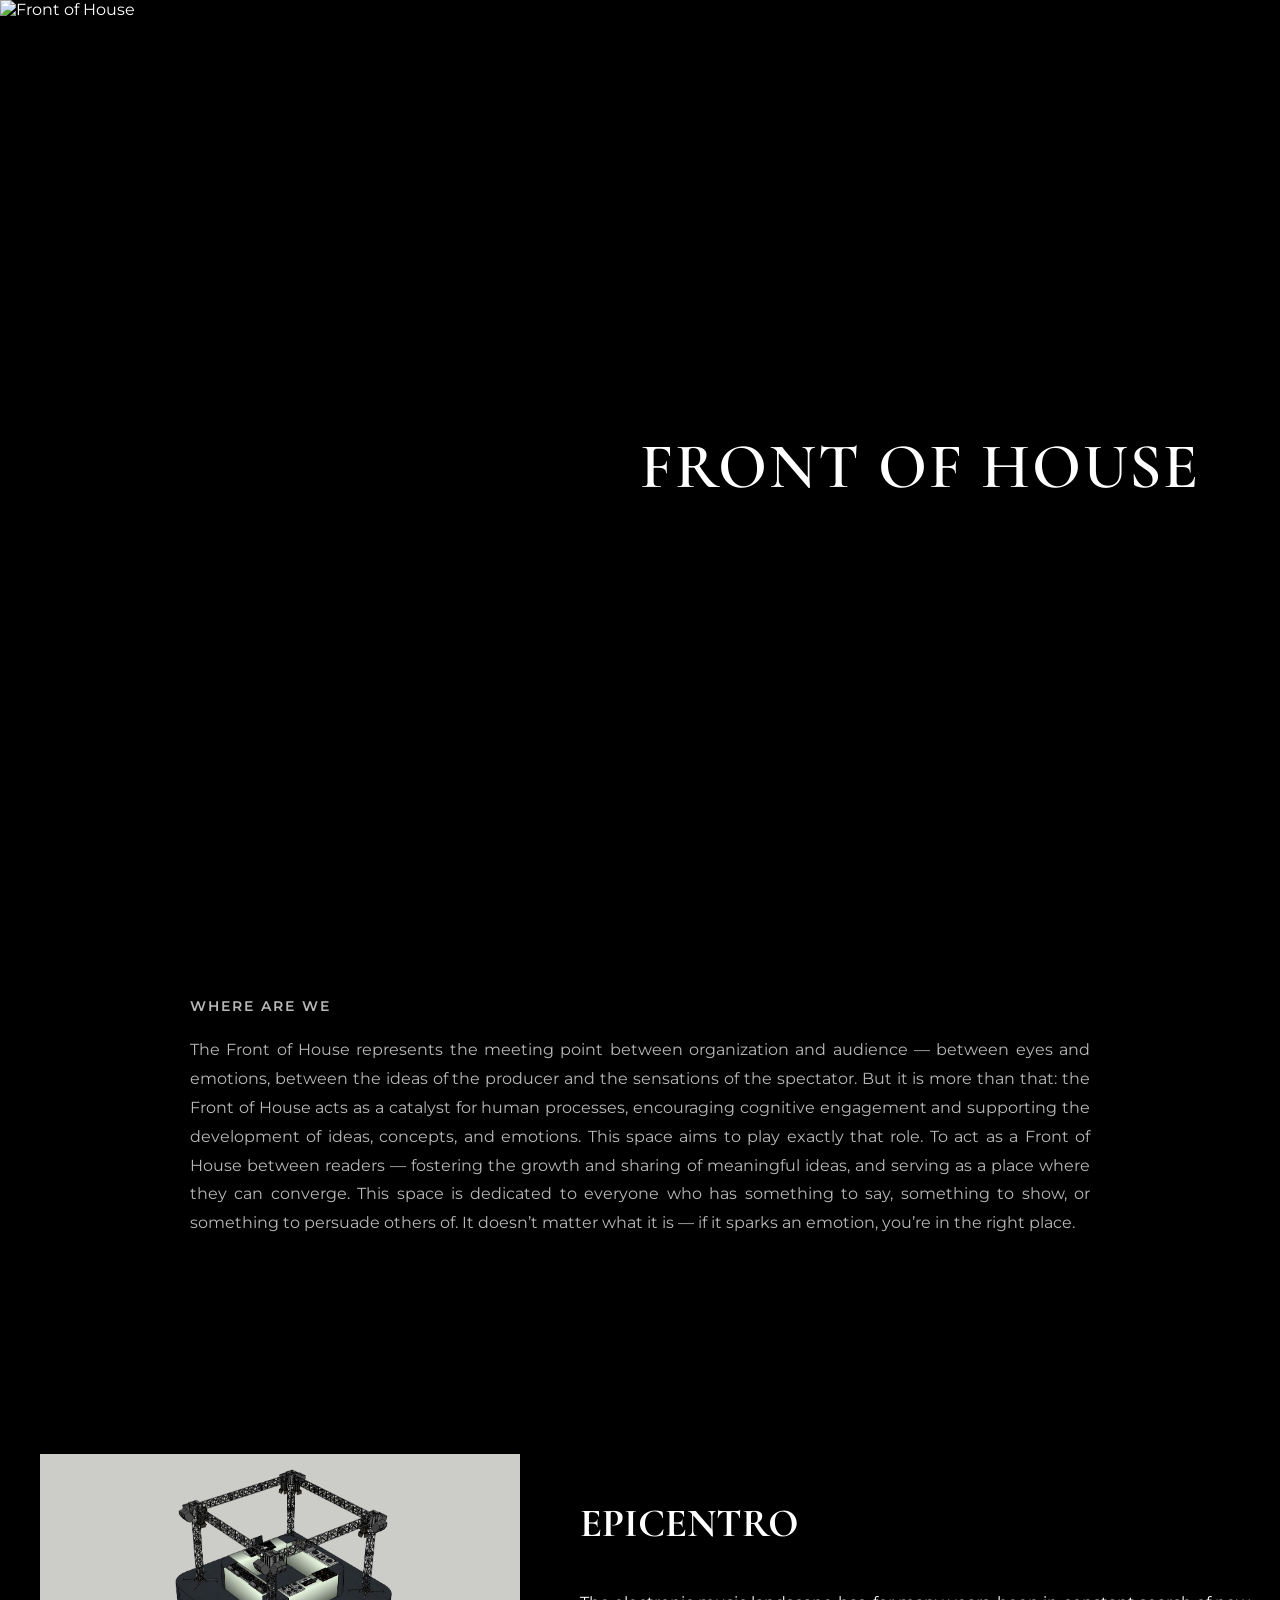
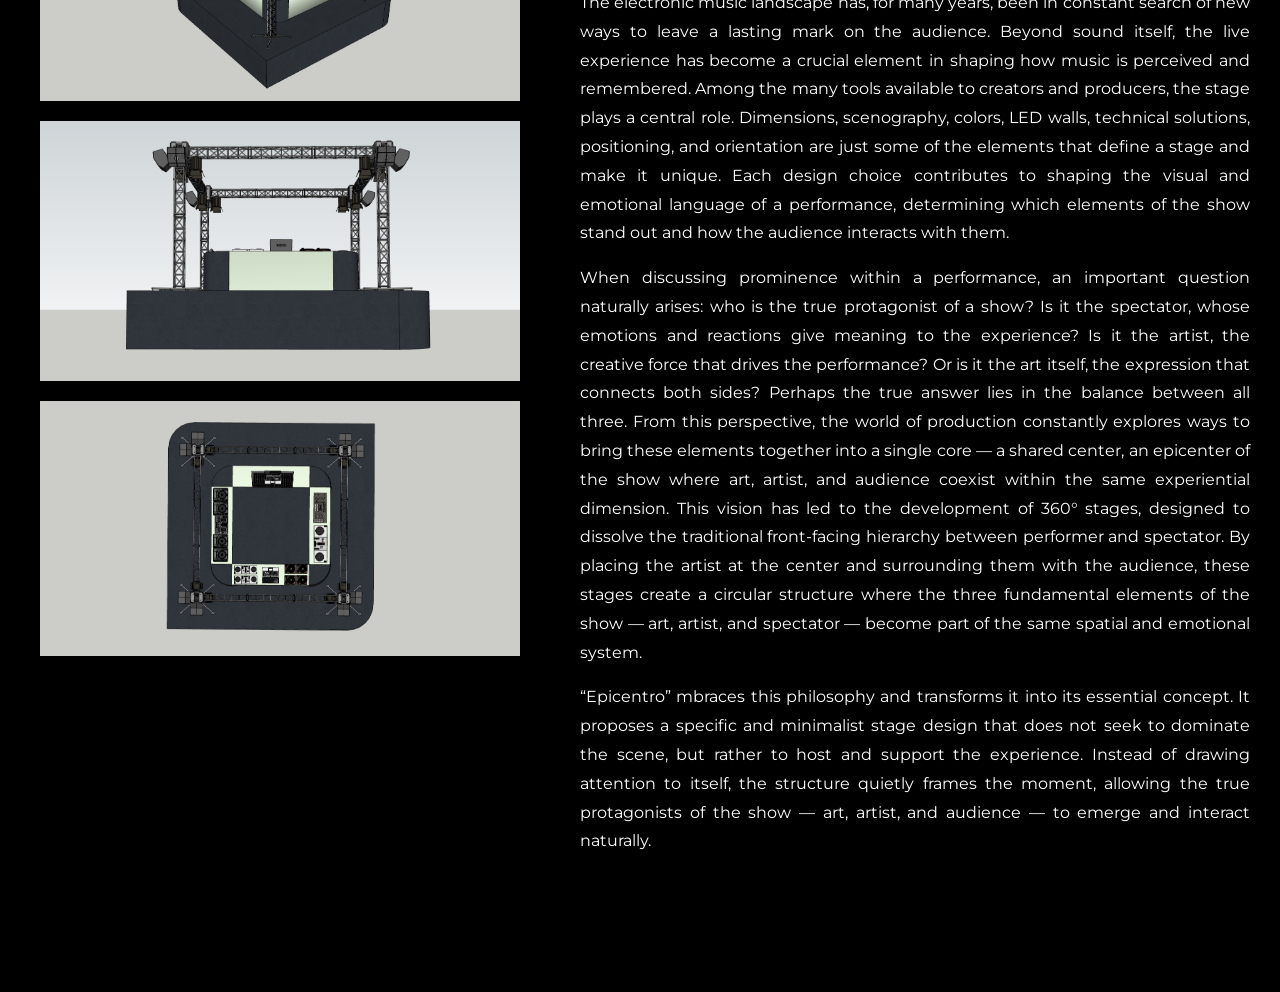
==== frontofhouse.html @ 372e3f1e "Add files via upload" ====
<!DOCTYPE html>
<html lang="it">

<head>
  <meta name="viewport" content="width=device-width, initial-scale=1.0">

 <!-- Font -->
  <link rel="preconnect" href="https://fonts.googleapis.com">
  <link rel="preconnect" href="https://fonts.gstatic.com" crossorigin>
  <link href="https://fonts.googleapis.com/css2?family=Cormorant+Garamond:wght@500;600;700&family=Montserrat:wght@300;400;500;600&display=swap" rel="stylesheet">

<meta charset="UTF-8">
<meta name="viewport" content="width=device-width, initial-scale=1.0">

<title>FRONT OF HOUSE</title>

<style>

  .article-layout{
display:grid;
grid-template-columns: 40% 60%;
gap:60px;

max-width:1400px;
margin:120px auto;
padding:0 40px;
}

.article-images{
display:flex;
flex-direction:column;
gap:20px;
}

.article-images img{
width:100%;
height:auto;
display:block;
}

.article-text{
font-family:'Montserrat', sans-serif;
color:white;
line-height:1.8;
text-align: justify;
hyphens: auto;
padding-right:50px;
}


.article-text h2{
font-family:'Cormorant Garamond', serif;
font-size:2.5rem;
margin-bottom:30px;
}

  .apple-project {
  width: 100%;
  padding: 40px 0;
}

.apple-image-wrap {
  position: relative;
  width: 92%;
  max-width: 1400px;
  margin: 0 auto;
  min-height: 90vh;
  border-radius: 28px;
  overflow: hidden;
  background: #111;
  box-shadow: 0 20px 60px rgba(0, 0, 0, 0.35);
}

.apple-image-wrap img {
  width: 100%;
  height: 90vh;
  object-fit: cover;
  display: block;
  transform: scale(1.03);
}

.apple-overlay {
  position: absolute;
  inset: 0;
  display: flex;
  flex-direction: column;
  justify-content: flex-end;
  align-items: center;
  text-align: center;
  padding: 70px 60px;
  background: linear-gradient(
    to top,
    rgba(0, 0, 0, 0.72) 0%,
    rgba(0, 0, 0, 0.45) 35%,
    rgba(0, 0, 0, 0.12) 65%,
    rgba(0, 0, 0, 0.02) 100%
  );
}

.apple-overlay h2 {
  font-family: 'Cormorant Garamond', serif;
  font-size: 3.4rem;
  line-height: 1;
  margin-bottom: 22px;
  color: #ffffff;
  letter-spacing: 0.5px;
  text-shadow: 0 4px 20px rgba(0, 0, 0, 0.35);
}

.apple-overlay p {
  max-width: 950px;
  font-size: 1.15rem;
  line-height: 1.9;
  color: rgba(255, 255, 255, 0.92);
  text-shadow: 0 2px 18px rgba(0, 0, 0, 0.35);
}

/* animazione elegante all'apertura */
.apple-image-wrap,
.apple-overlay h2,
.apple-overlay p {
  animation: fadeUp 1s ease both;
}

.apple-overlay h2 {
  animation-delay: 0.15s;
}

.apple-overlay p {
  animation-delay: 0.3s;
}

@keyframes fadeUp {
  from {
    opacity: 0;
    transform: translateY(35px);
  }
  to {
    opacity: 1;
    transform: translateY(0);
  }
}

/* tablet */
@media (max-width: 1024px) {
  .apple-image-wrap {
    width: 94%;
    min-height: 80vh;
  }

  .apple-image-wrap img {
    height: 80vh;
  }

  .apple-overlay {
    padding: 50px 35px;
  }

  .apple-overlay h2 {
    font-size: 2.8rem;
  }

  .apple-overlay p {
    font-size: 1rem;
    line-height: 1.8;
  }
}

/* mobile */
@media (max-width: 640px) {
  #portfolio {
    padding: 30px 0 80px;
  }

  .apple-project {
    padding: 20px 0;
  }

  .apple-image-wrap {
    width: 95%;
    min-height: 72vh;
    border-radius: 20px;
  }

  .apple-image-wrap img {
    height: 72vh;
  }

  .apple-overlay {
    justify-content: flex-end;
    padding: 28px 20px;
  }

  .apple-overlay h2 {
    font-size: 2rem;
    margin-bottom: 14px;
  }

  .apple-overlay p {
    font-size: 0.95rem;
    line-height: 1.7;
    max-width: 100%;
  }
}



.foh-subtitle{
font-family:'Montserrat', sans-serif;
font-weight:600;
font-size:0.9rem;
letter-spacing:2px;
margin-bottom:15px;
}

 html {
  scroll-behavior: smooth;
}

h1, h2, h3{
font-family:'Montserrat', sans-serif;
}

body{
background:#000000;
color:white;
margin:0;
font-family:'Montserrat', sans-serif;
text-align: justify;
hyphens: auto;
}

.foh-hero{
height:100vh;
display:flex;
align-items:center;
}

.hero-image{
width:50%;
height:100%;
overflow:hidden;
}

.hero-image img{
width:100%;
height:100%;
object-fit:cover;
}

.hero-text{
width:50%;
display:flex;
align-items:center;
padding:80px;
text-align:justify;
hyphens:auto;
}

.hero-text h1{
font-family:'Cormorant Garamond', serif;
font-size:4rem;
letter-spacing:2px;
align-items:center;
text-align: justify;
hyphens: auto;
}

h1 {
font-family: 'Cormorant Garamond', serif;
      font-size: 5rem;
      font-weight: 600;
      line-height: 0.95;
      letter-spacing: 1px;
      margin-bottom: 18px;
      text-transform: uppercase;
      text-align: justify;
      hyphens: auto;
    }


.foh-content{
max-width:900px;
margin:auto;
padding:80px 20px;
line-height:1.8;
color:#b8b8b8;
}

.home-btn{
display: inline-block;
      background: #e9e9e9;
      color: #000000;
      text-decoration: none;
      padding: 14px 34px;
      border-radius: 999px;
      font-size: 0.95rem;
      font-weight: 600;
      transition: 0.3s ease;
      margin-bottom: 34px;
}
@media (max-width: 900px){

  .navbar{
    flex-direction: column;
    gap: 14px;
    padding: 16px 20px;
  }

  .nav-links{
    flex-wrap: wrap;
    justify-content: center;
    gap: 14px;
  }

  .hero{
    flex-direction: column;
    min-height: auto;
  }

  .gallery,
  .content{
    width: 100%;
  }

  .gallery{
    height: 50vh;
  }

  .gallery img{
    height: 100%;
  }

  .content{
    padding: 50px 24px;
  }

  h1{
    font-size: 2.6rem;
  }

  .subtitle{
    font-size: 0.9rem;
    line-height: 1.5;
  }

  .article-layout{
    grid-template-columns: 1fr;
    gap: 30px;
    padding: 0 20px;
    margin: 70px auto;
  }

  .article-text{
    padding: 0;
  }

  .article-text h2{
    font-size: 2rem;
  }

  #chi-sono,
  .about-container{
    min-height: auto;
  }

  .about-container{
    flex-direction: column;
  }

  .about-image,
  .about-text{
    width: 100%;
  }

  .about-image img{
    height: 50vh;
  }

  .about-text{
    padding: 50px 24px;
  }

  .about-text h2{
    font-size: 2.2rem;
  }

  .foh-hero{
    height: 32vh;
    padding: 20px;
  }

  .foh-hero h1{
    font-size: 2.2rem;
  }

  .foh-content{
    padding: 50px 20px;
    text-align: center;
  }

  .btn,
  .comment-btn,
  .home-btn{
    width: 100%;
    text-align: center;
  }

  #nickname-input,
  #comment-input{
    font-size: 16px;
  }
}
@media (max-width: 600px){

  .navbar{
    padding: 14px 16px;
  }

  .nav-logo{
    font-size: 1.1rem;
    text-align: center;
  }

  .nav-links a{
    font-size: 0.85rem;
  }

  h1{
    font-size: 2rem;
  }

  .content{
    padding: 40px 18px;
  }

  .gallery{
    height: 42vh;
  }

  .article-layout{
    padding: 0 16px;
  }

  .article-images{
    gap: 12px;
  }

  .article-text h2{
    font-size: 1.7rem;
  }

  .article-text{
    font-size: 0.95rem;
    line-height: 1.7;
  }

  .about-image img{
    height: 42vh;
  }

  .about-text{
    padding: 40px 18px;
  }

  .about-text p{
    max-width: 100%;
    font-size: 0.98rem;
    line-height: 1.8;
  }

  .foh-hero h1{
    font-size: 1.8rem;
  }

  .foh-content{
    padding: 40px 16px;
  }
}
@media (max-width: 900px){
  .article-layout{
    display: flex;
    flex-direction: column;
  }

  .article-text{
    padding: 0 20px;
  }
}
</style>

</head>

<body>

<section class="foh-hero">

  <div class="hero-image">
    <img src="FOH.jpeg" alt="Front of House">
  </div>

  <div class="hero-text">
    <h1>Front of House</h1>
  </div>

</section>


<section class="foh-content">

<p class="foh-subtitle">
WHERE ARE WE
</p>

<p>
The Front of House represents the meeting point between organization and audience — between eyes and emotions, between the ideas of the producer and the sensations of the spectator. But it is more than that: the Front of House acts as a catalyst for human processes, encouraging cognitive engagement and supporting the development of ideas, concepts, and emotions.

This space aims to play exactly that role. To act as a Front of House between readers — fostering the growth and sharing of meaningful ideas, and serving as a place where they can converge.

This space is dedicated to everyone who has something to say, something to show, or something to persuade others of. It doesn’t matter what it is — if it sparks an emotion, you’re in the right place.
</p>

</section>

<section class="article-layout">

<div class="article-images">

<img src="EPICENTER 1.png" alt="render 1">
<img src="EPICENTER 2.png" alt="render 2">
<img src="EPICENTER 3.png" alt="render 3">

</div>


<div class="article-text">

<h2>EPICENTRO</h2>

<p>
  The electronic music landscape has, for many years, been in constant search of new ways to leave a lasting mark on the audience. Beyond sound itself, the live experience has become a crucial element in shaping how music is perceived and remembered. Among the many tools available to creators and producers, the stage plays a central role.
Dimensions, scenography, colors, LED walls, technical solutions, positioning, and orientation are just some of the elements that define a stage and make it unique. Each design choice contributes to shaping the visual and emotional language of a performance, determining which elements of the show stand out and how the audience interacts with them.
</p>

<p>
When discussing prominence within a performance, an important question naturally arises: who is the true protagonist of a show? Is it the spectator, whose emotions and reactions give meaning to the experience? Is it the artist, the creative force that drives the performance? Or is it the art itself, the expression that connects both sides? Perhaps the true answer lies in the balance between all three.

From this perspective, the world of production constantly explores ways to bring these elements together into a single core — a shared center, an epicenter of the show where art, artist, and audience coexist within the same experiential dimension.

This vision has led to the development of 360° stages, designed to dissolve the traditional front-facing hierarchy between performer and spectator. By placing the artist at the center and surrounding them with the audience, these stages create a circular structure where the three fundamental elements of the show — art, artist, and spectator — become part of the same spatial and emotional system.
</p>

<p>
“Epicentro” mbraces this philosophy and transforms it into its essential concept. It proposes a specific and minimalist stage design that does not seek to dominate the scene, but rather to host and support the experience. Instead of drawing attention to itself, the structure quietly frames the moment, allowing the true protagonists of the show — art, artist, and audience — to emerge and interact naturally.
</p>

</div>

</section>

</script>
</body>
</html>
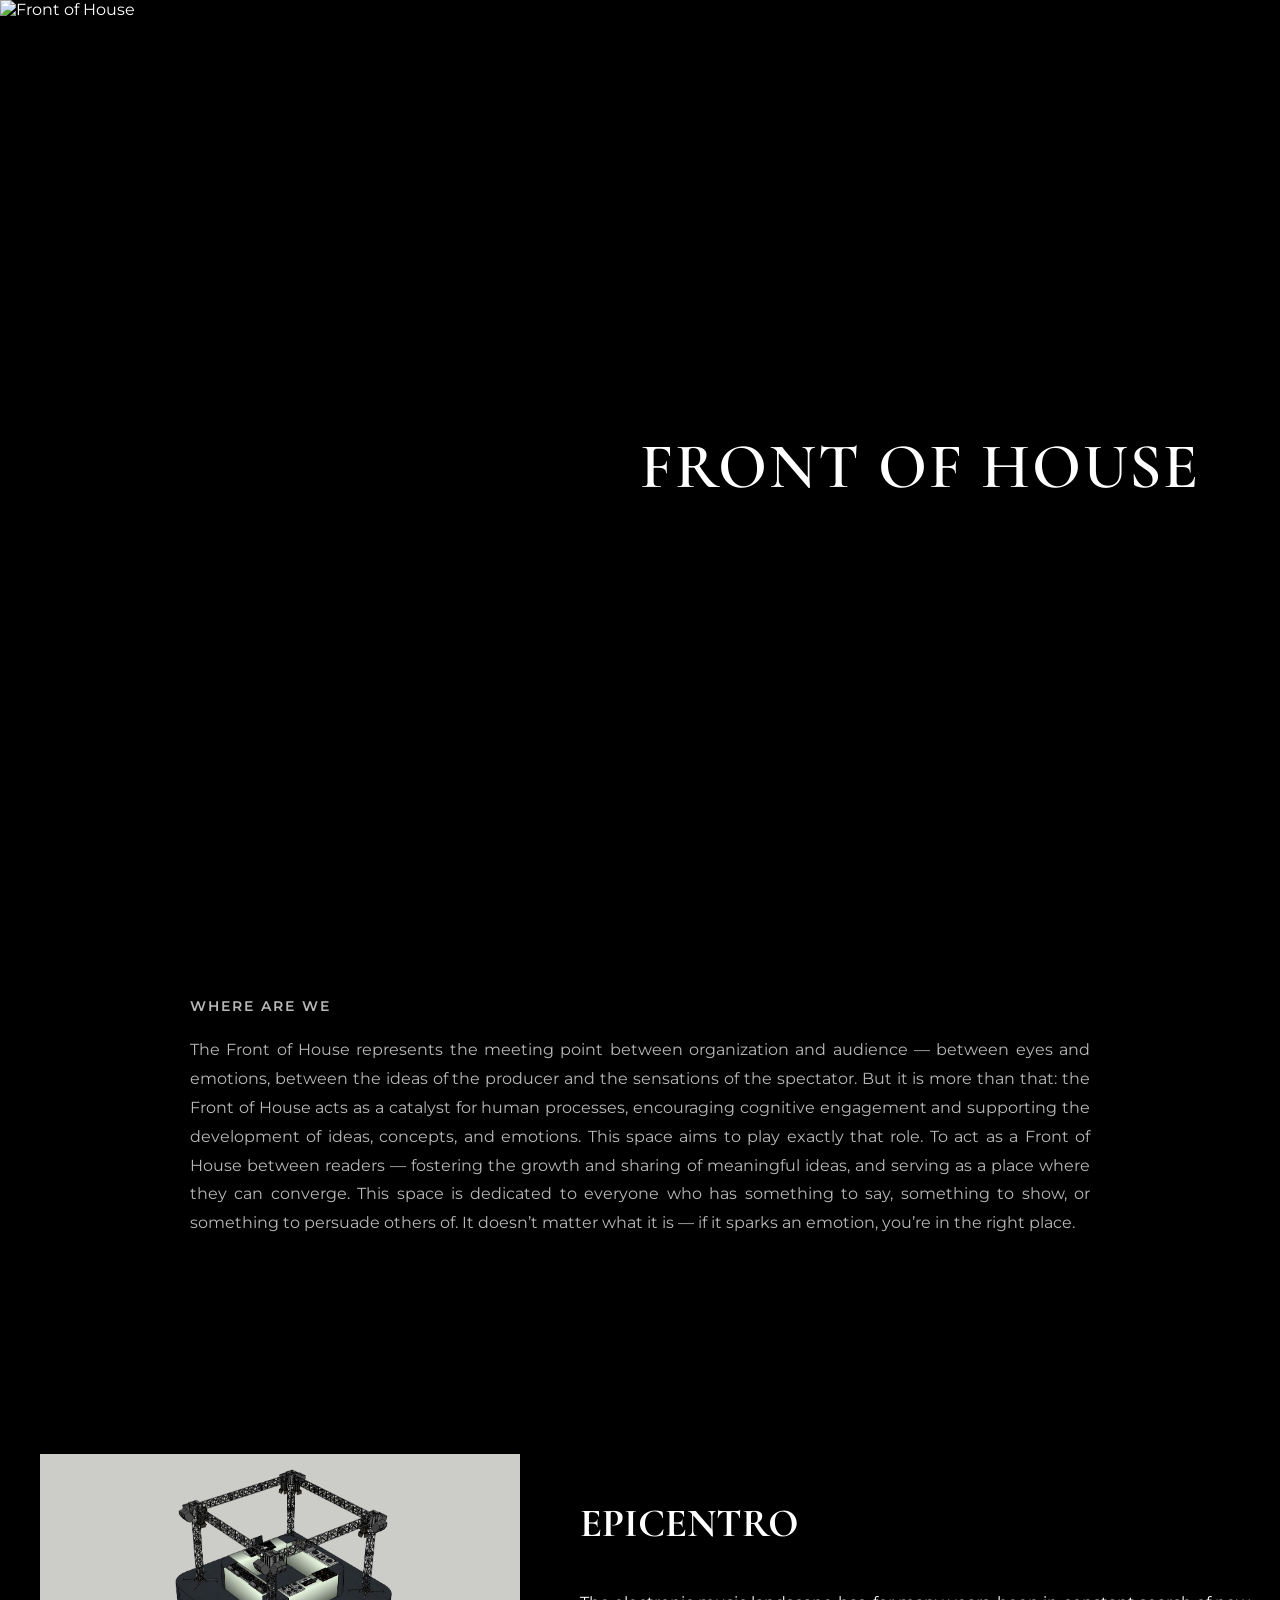
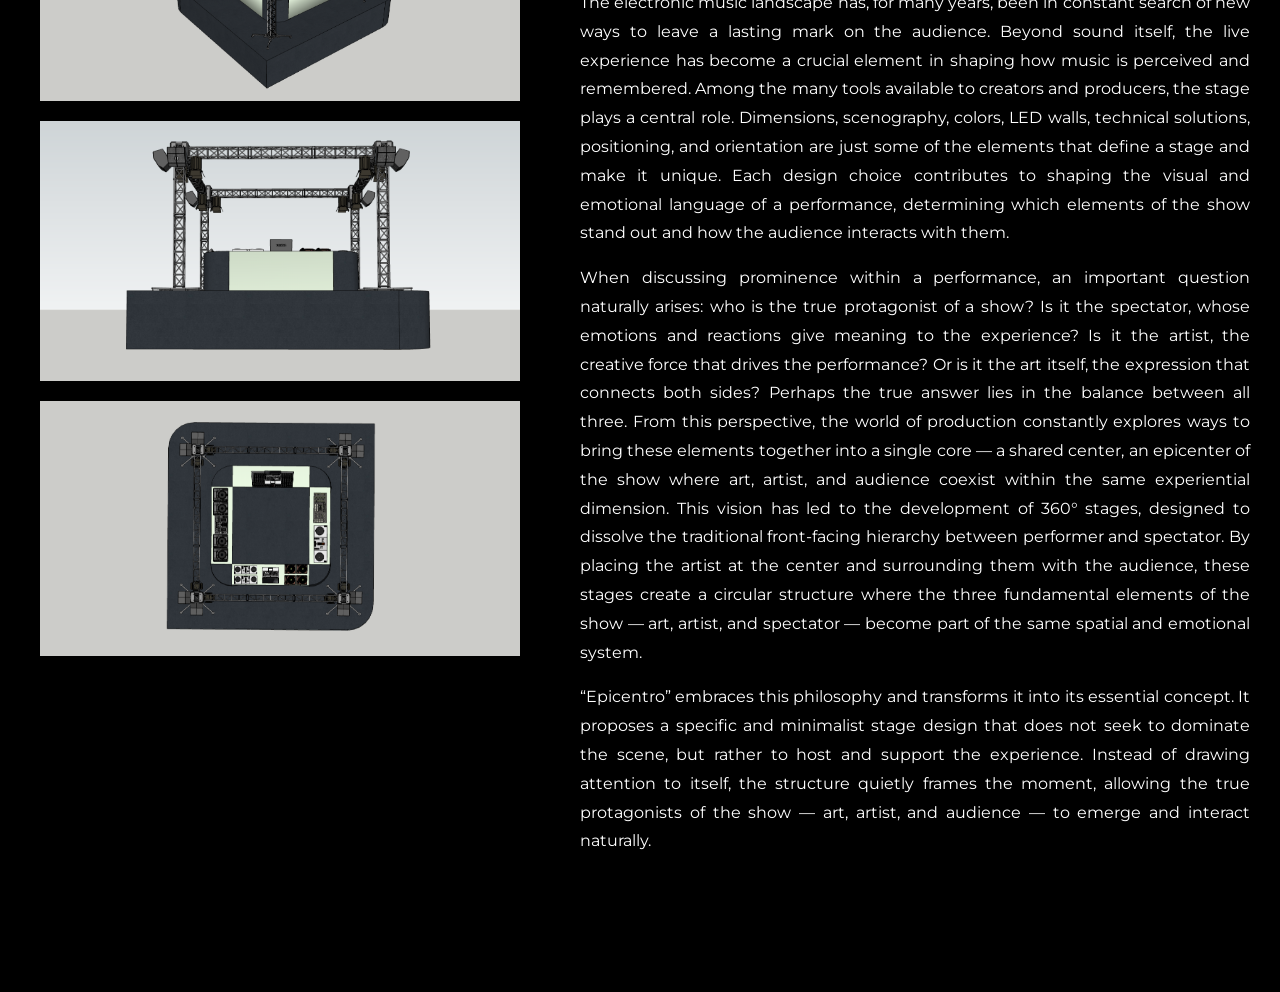
==== commit 406ccd57: "Add files via upload" ====
--- a/frontofhouse.html
+++ b/frontofhouse.html
@@ -551,7 +551,7 @@
 </p>
 
 <p>
-“Epicentro” mbraces this philosophy and transforms it into its essential concept. It proposes a specific and minimalist stage design that does not seek to dominate the scene, but rather to host and support the experience. Instead of drawing attention to itself, the structure quietly frames the moment, allowing the true protagonists of the show — art, artist, and audience — to emerge and interact naturally.
+“Epicentro” embraces this philosophy and transforms it into its essential concept. It proposes a specific and minimalist stage design that does not seek to dominate the scene, but rather to host and support the experience. Instead of drawing attention to itself, the structure quietly frames the moment, allowing the true protagonists of the show — art, artist, and audience — to emerge and interact naturally.
 </p>
 
 </div>
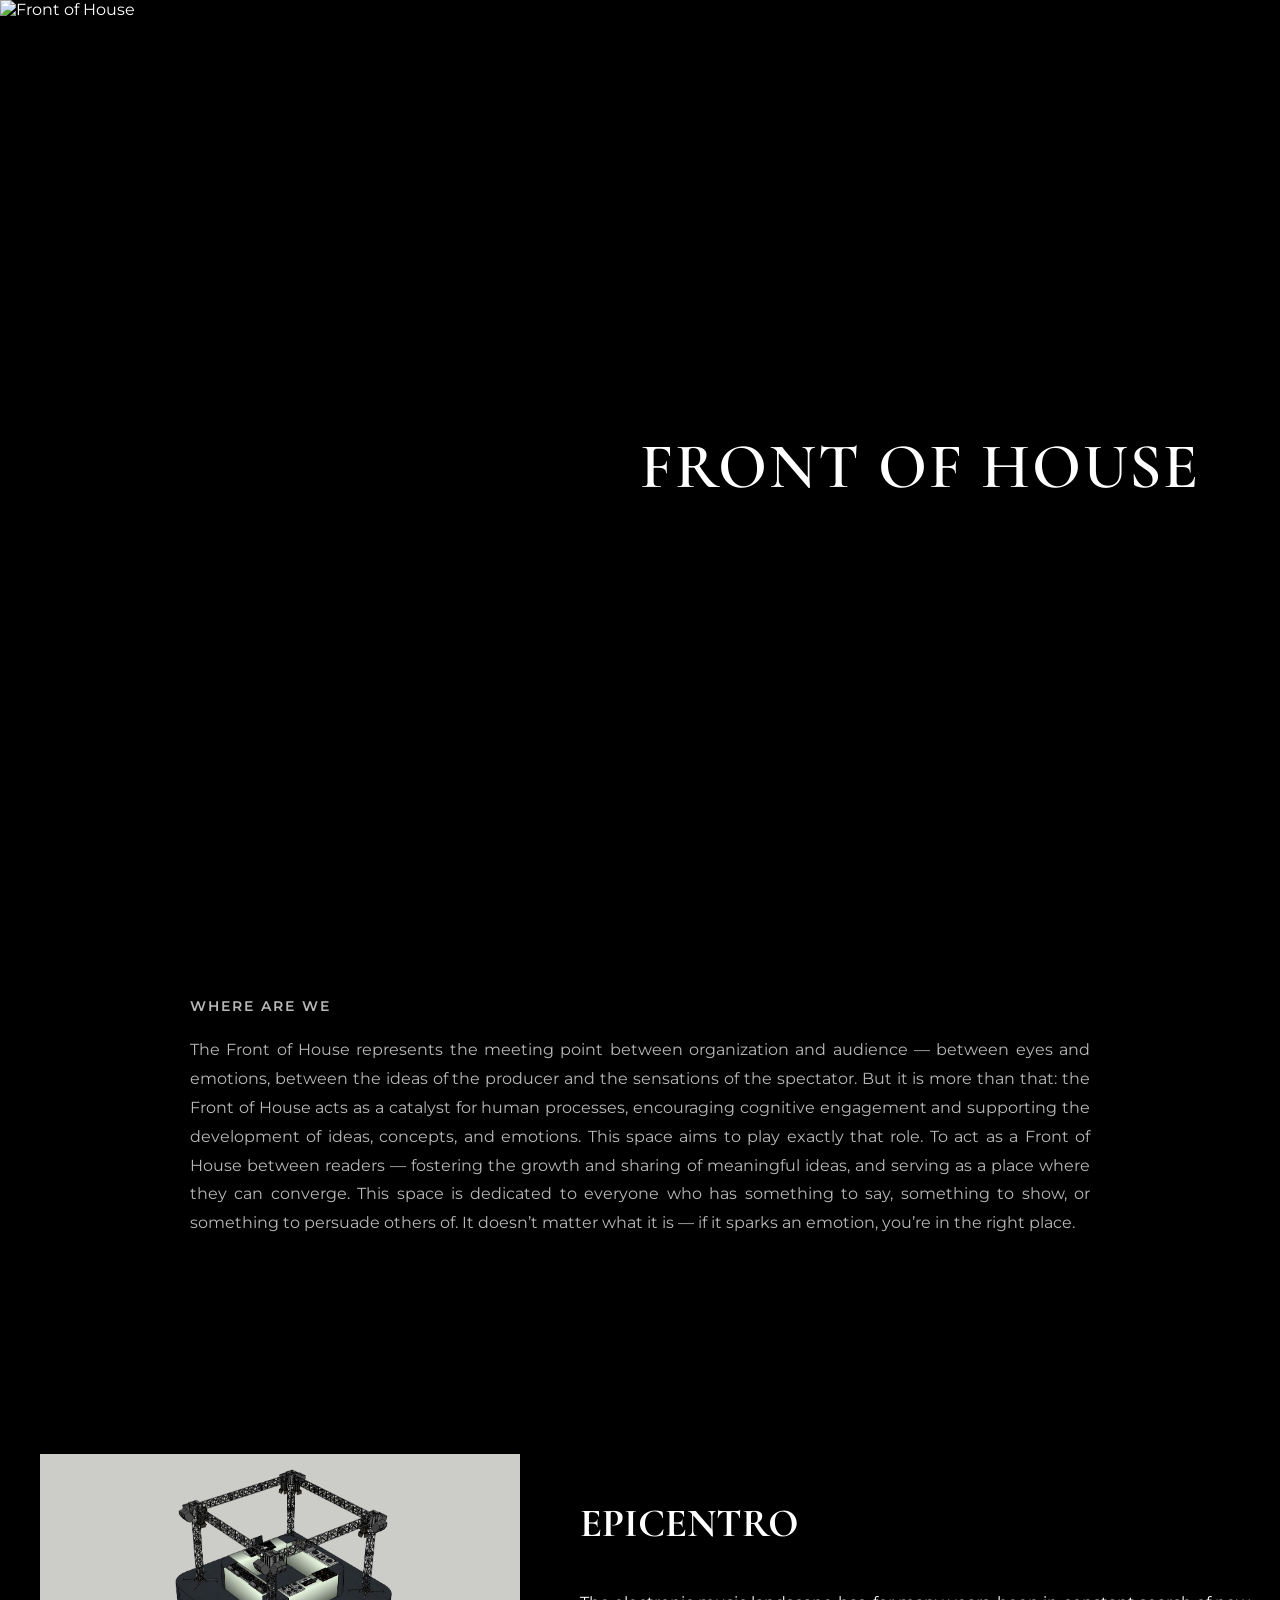
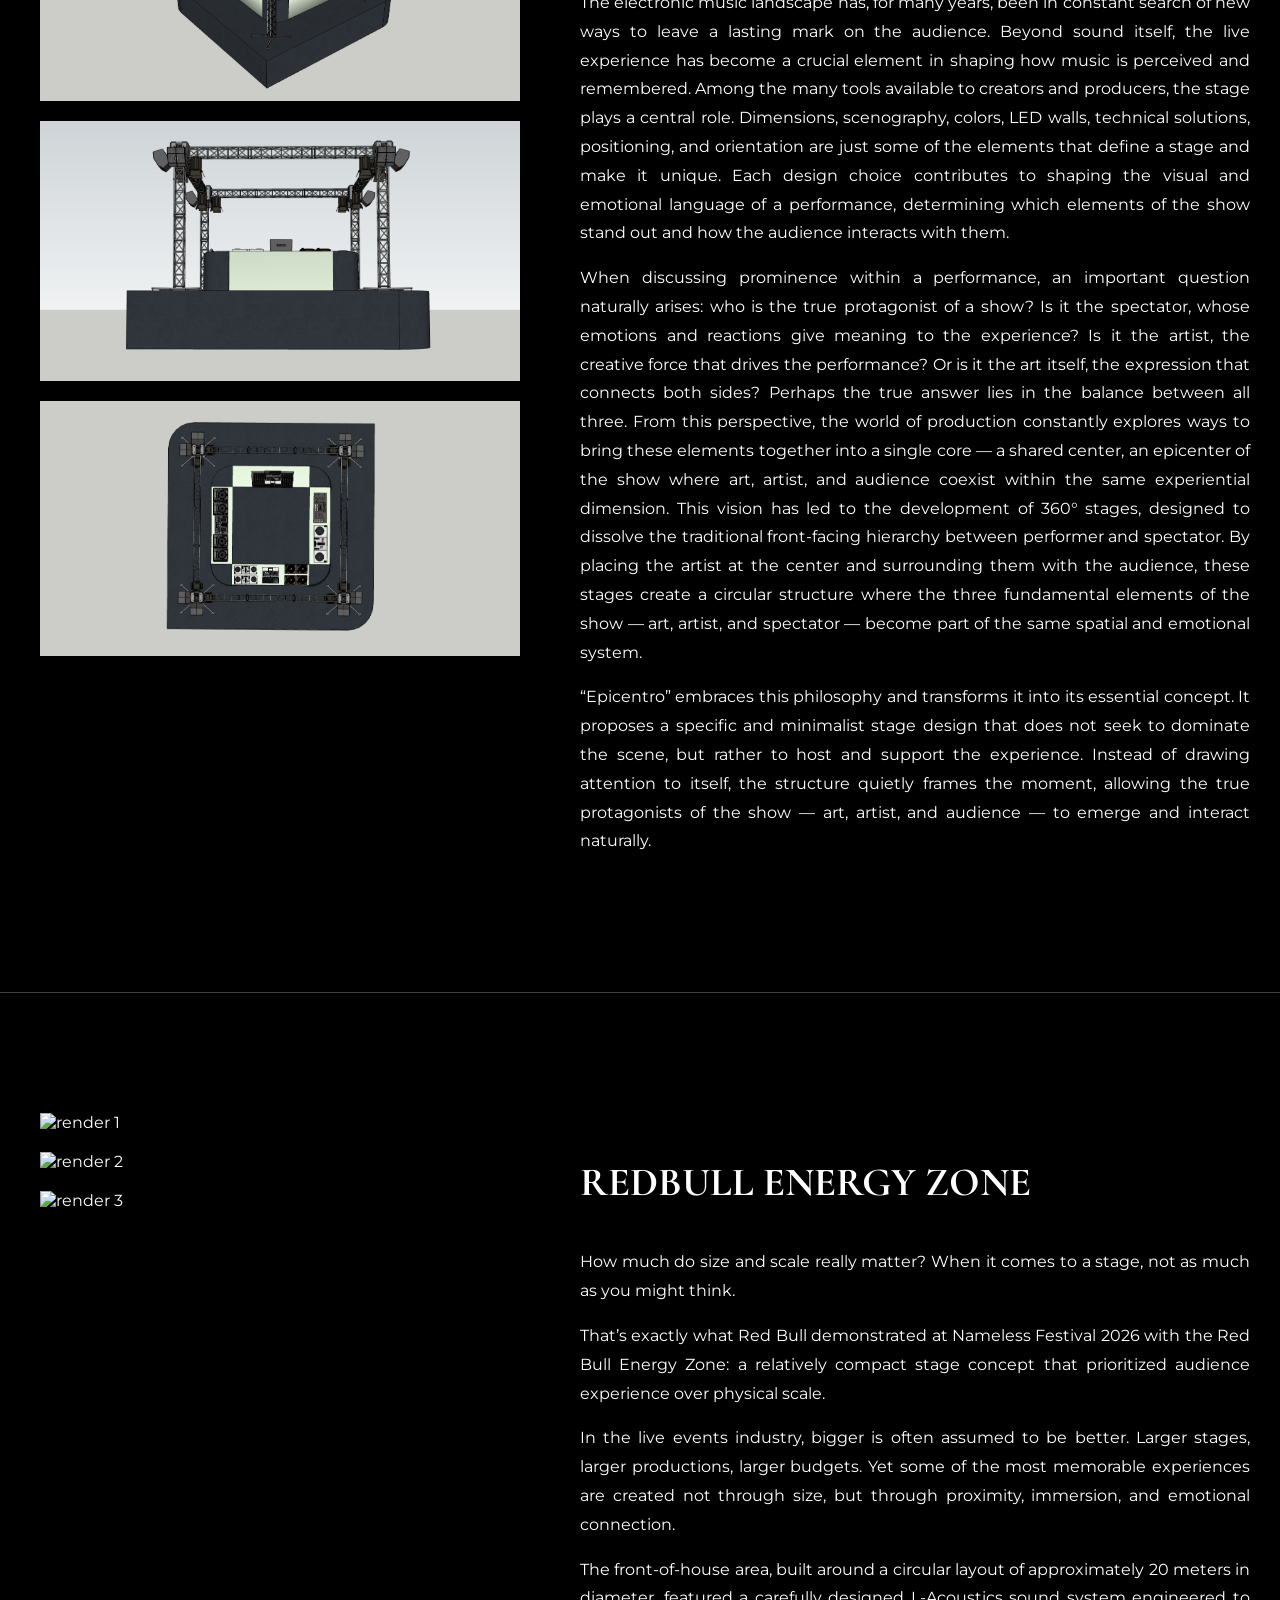
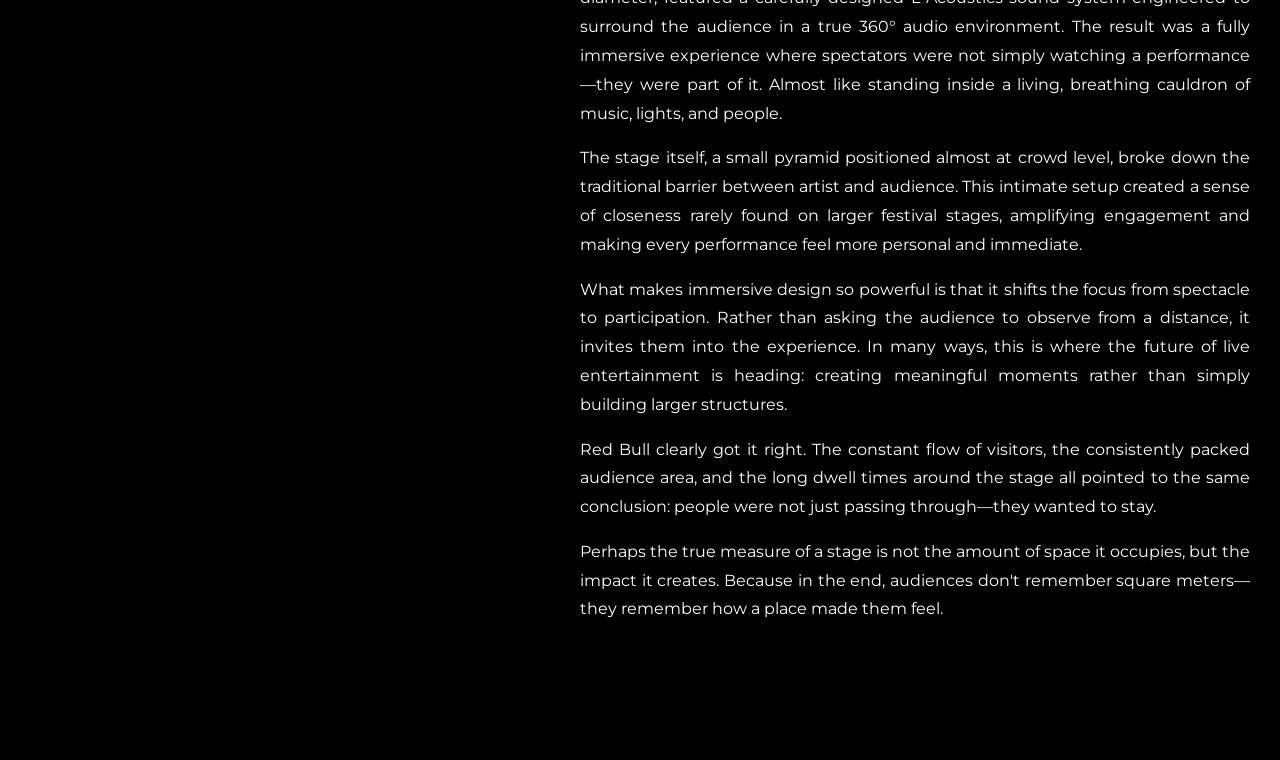
==== commit fd3dfa02: "Add files via upload" ====
--- a/frontofhouse.html
+++ b/frontofhouse.html
@@ -487,6 +487,14 @@
     padding: 0 20px;
   }
 }
+ .article-divider{
+   max-width: 1400px;
+   margin: 40px auto;
+   border: none;
+   height: 1px;
+   background: rgba(255,255,255,0.25);
+  }
+
 </style>
 
 </head>
@@ -558,6 +566,61 @@
 
 </section>
 
+<hr class="article-divider">
+
+<section class="article-layout">
+
+  <div class="article-images">
+
+    <img src="redbull1.png" alt="render 1">
+    <img src="redbull2.png" alt="render 2">
+    <img src="redbull3.png" alt="render 3">
+
+  </div>
+
+  <div class="article-text">
+
+    <h2>REDBULL ENERGY ZONE</h2>
+
+    <p>
+      How much do size and scale really matter?
+      When it comes to a stage, not as much as you might think.
+    </p>
+
+    <p>
+      That’s exactly what Red Bull demonstrated at Nameless Festival 2026 with the Red Bull Energy Zone: a relatively compact stage concept that prioritized audience experience over physical scale.
+    </p>
+
+    <p>
+     In the live events industry, bigger is often assumed to be better. Larger stages, larger productions, larger budgets. Yet some of the most memorable experiences are created not through size, but through proximity, immersion, and emotional connection.
+    </p>
+
+    <p>
+     The front-of-house area, built around a circular layout of approximately 20 meters in diameter, featured a carefully designed L-Acoustics sound system engineered to surround the audience in a true 360° audio environment. The result was a fully immersive experience where spectators were not simply watching a performance—they were part of it. Almost like standing inside a living, breathing cauldron of music, lights, and people. 
+    </p>
+
+    <p>
+     The stage itself, a small pyramid positioned almost at crowd level, broke down the traditional barrier between artist and audience. This intimate setup created a sense of closeness rarely found on larger festival stages, amplifying engagement and making every performance feel more personal and immediate.
+    </p>
+    
+    <p>
+     What makes immersive design so powerful is that it shifts the focus from spectacle to participation. Rather than asking the audience to observe from a distance, it invites them into the experience. In many ways, this is where the future of live entertainment is heading: creating meaningful moments rather than simply building larger structures.
+    </p>
+
+    <p>
+     Red Bull clearly got it right. The constant flow of visitors, the consistently packed audience area, and the long dwell times around the stage all pointed to the same conclusion: people were not just passing through—they wanted to stay.
+    </p>
+
+    <p>
+     Perhaps the true measure of a stage is not the amount of space it occupies, but the impact it creates.
+
+     Because in the end, audiences don't remember square meters—they remember how a place made them feel.
+    </p>
+
+  </div>
+
+</section>
+
 </script>
 </body>
 </html>
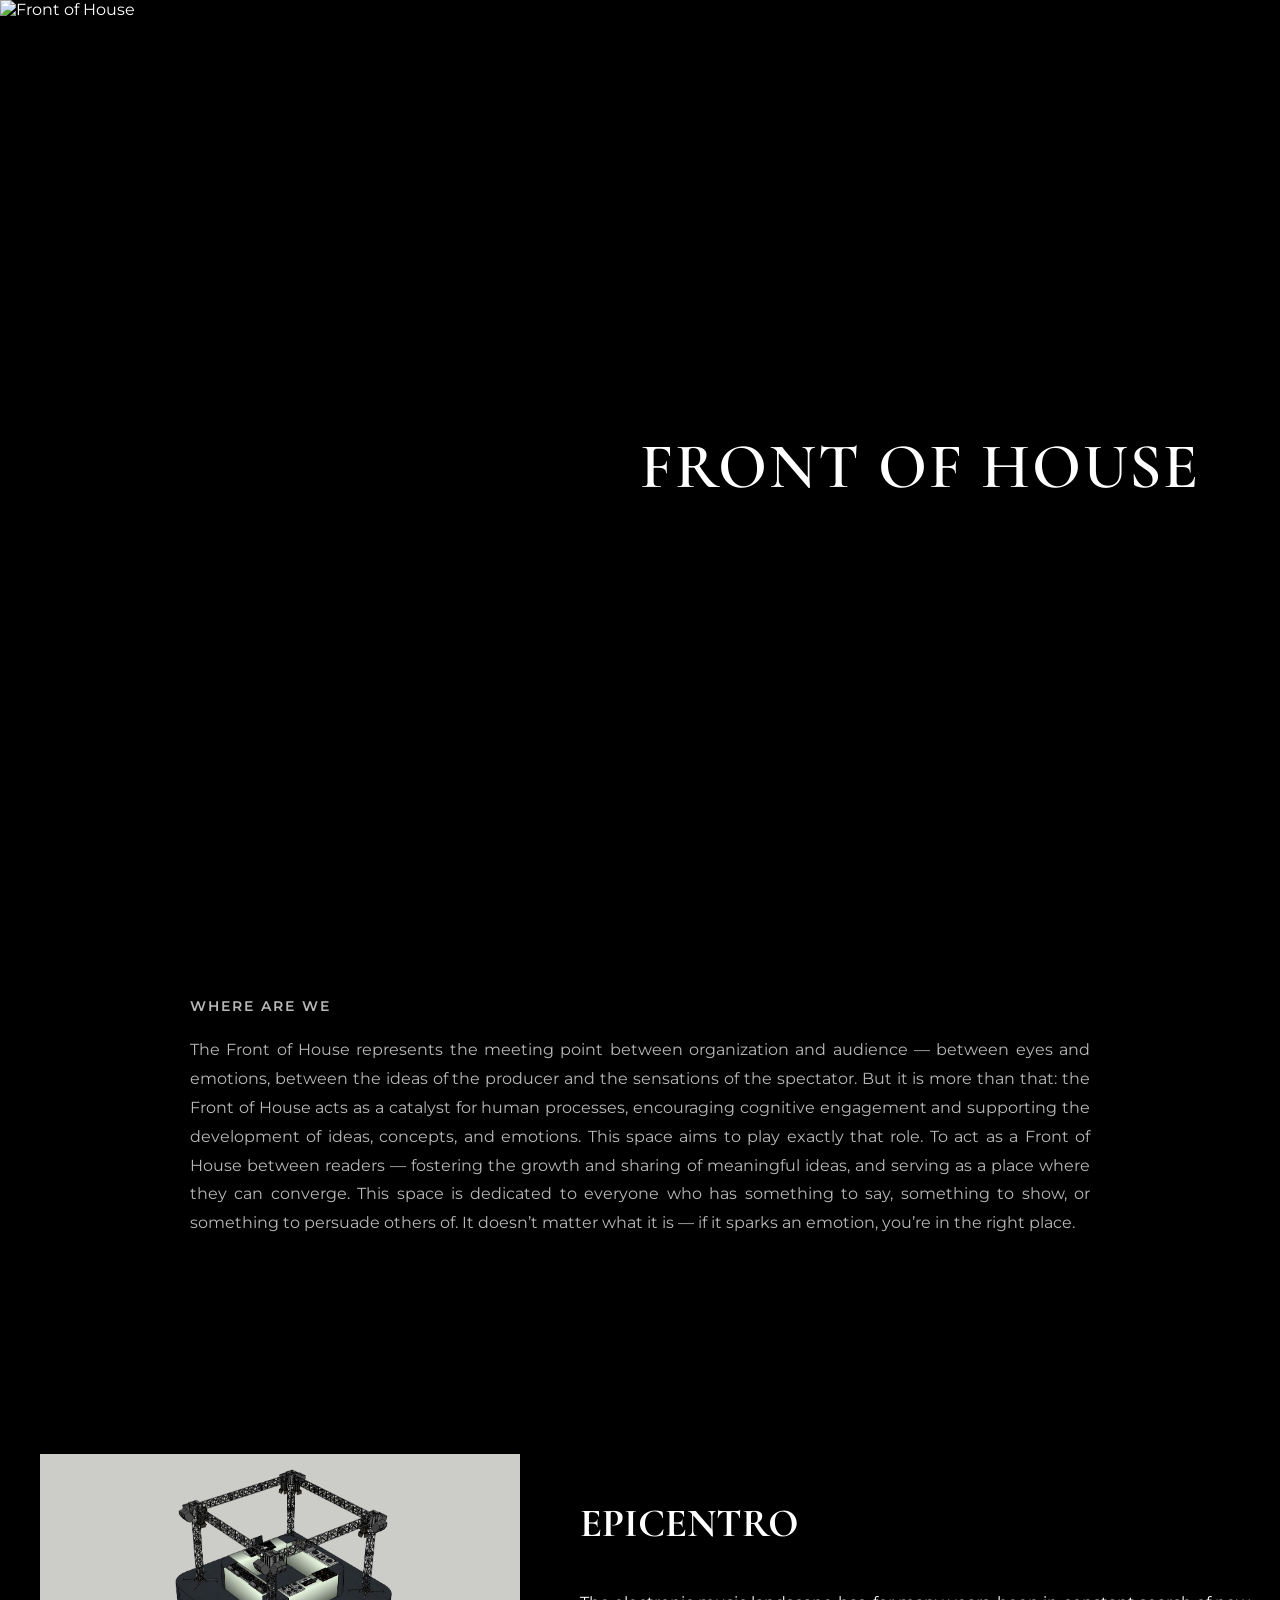
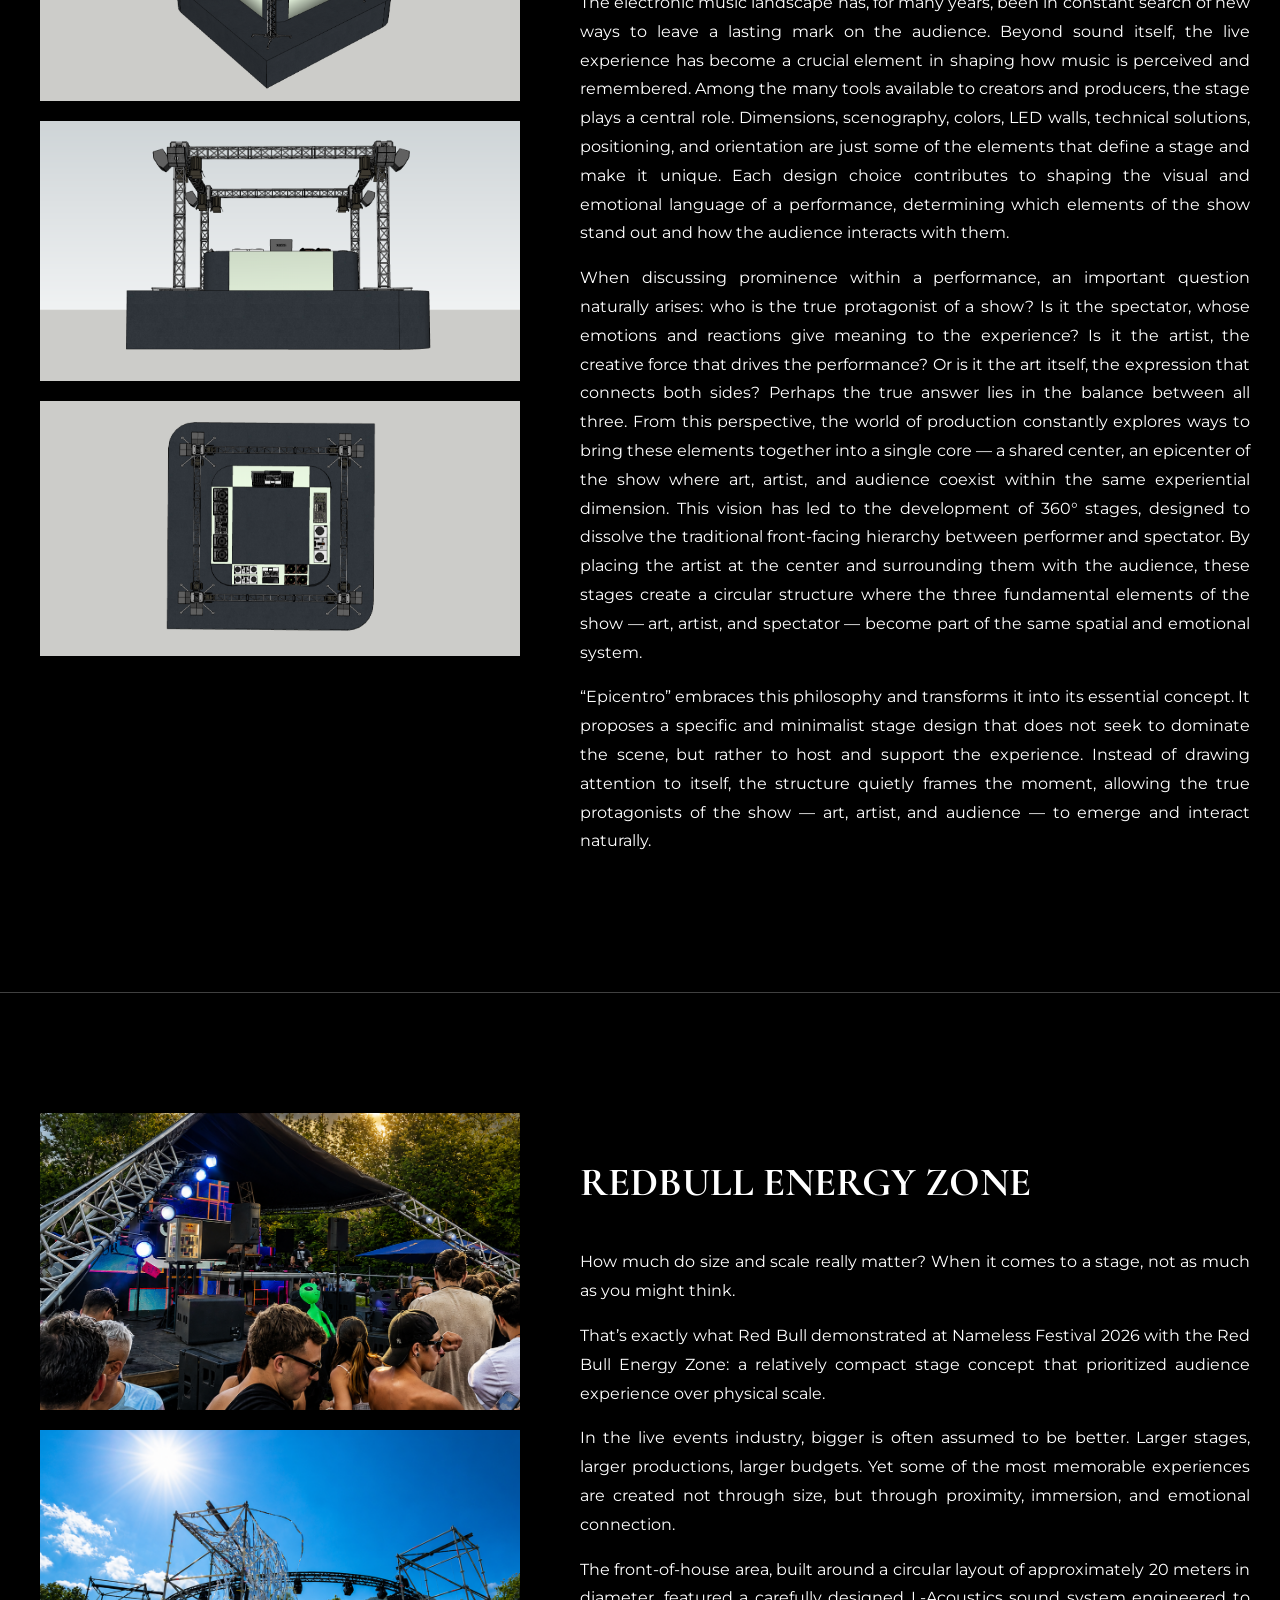
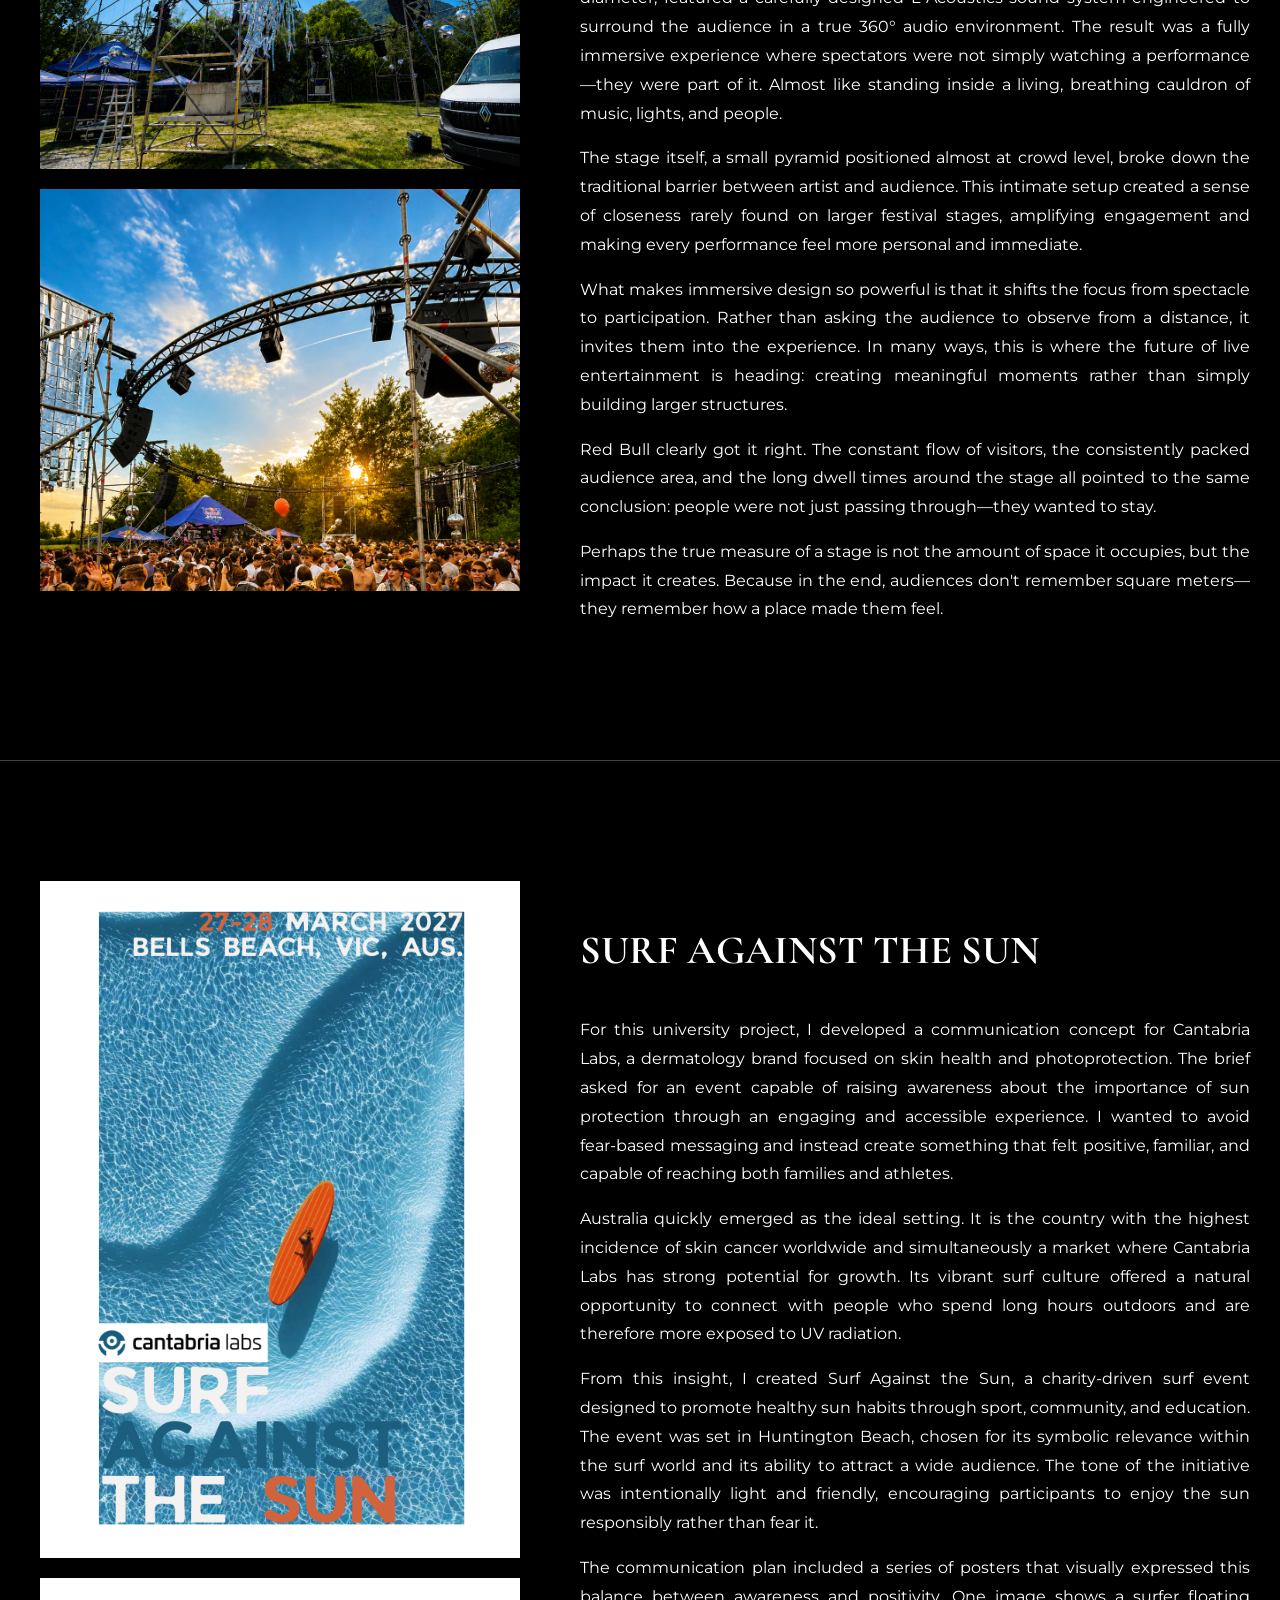
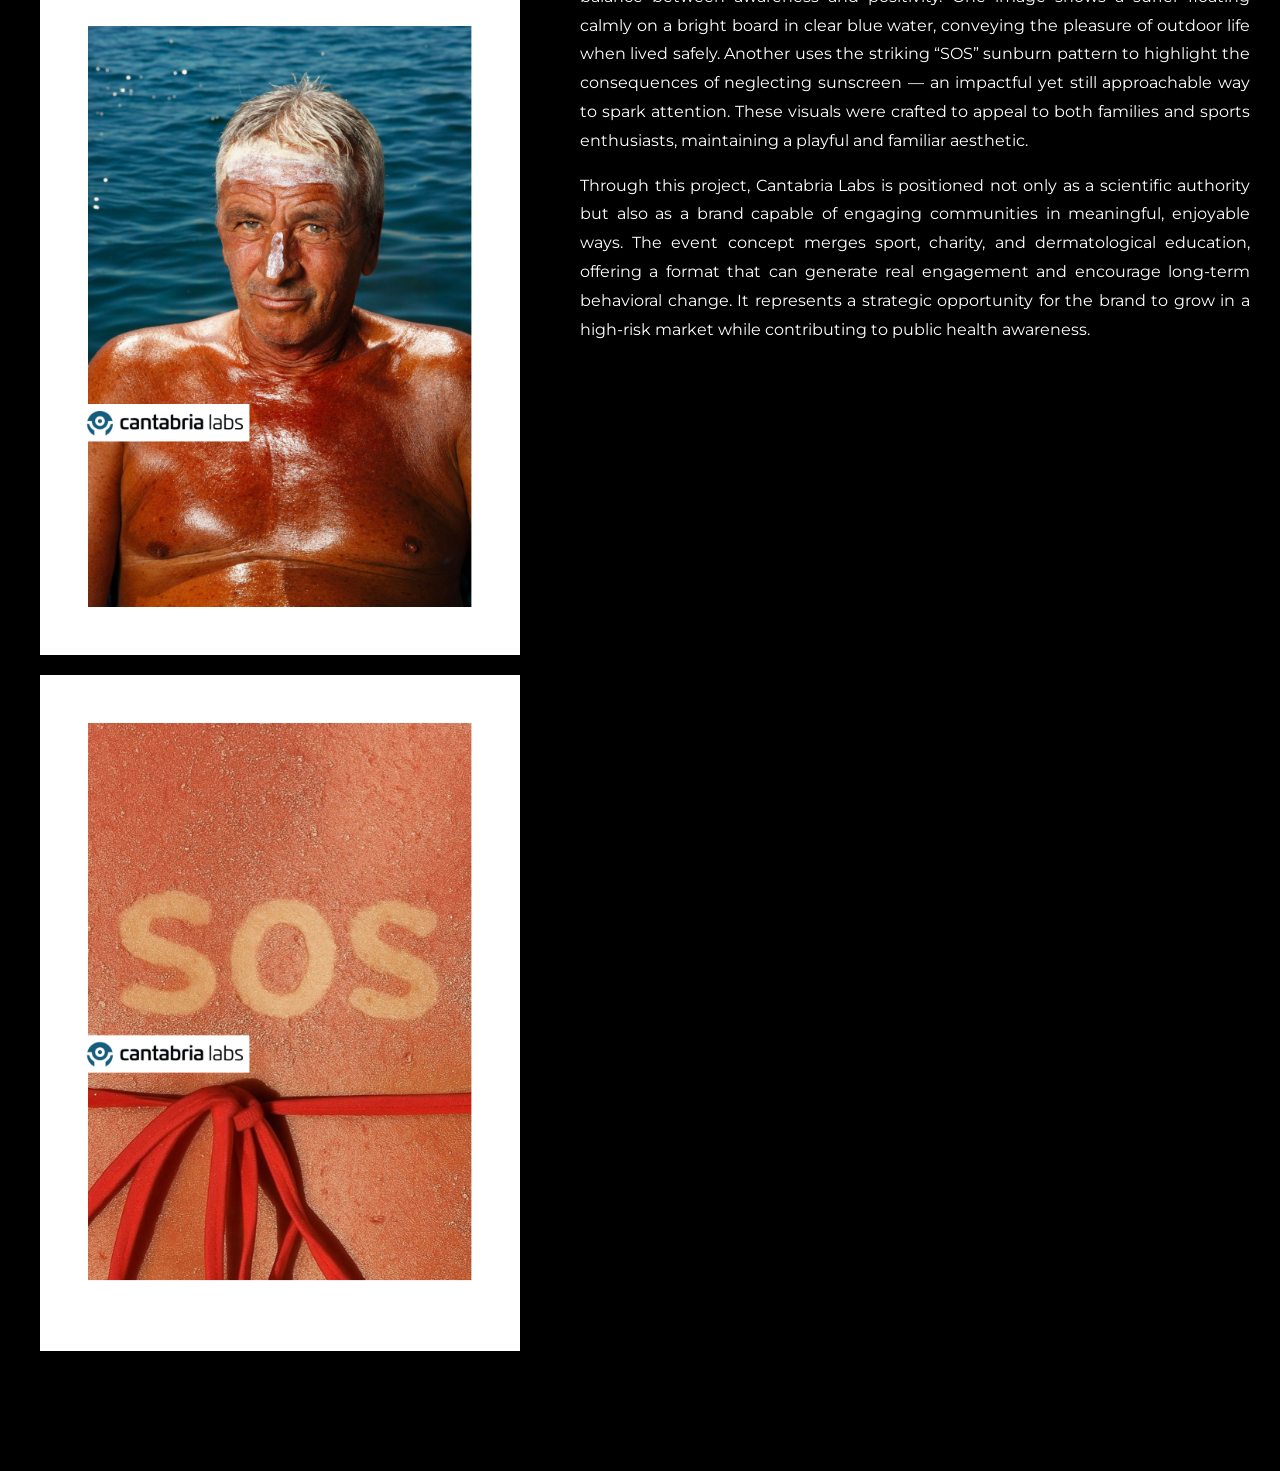
==== commit 52bf183b: "Add files via upload" ====
--- a/frontofhouse.html
+++ b/frontofhouse.html
@@ -494,7 +494,7 @@
    height: 1px;
    background: rgba(255,255,255,0.25);
   }
-
+  
 </style>
 
 </head>
@@ -621,6 +621,43 @@
 
 </section>
 
+<hr class="article-divider">
+
+<section class="article-layout">
+
+  <div class="article-images">
+
+    <img src="H1.png" alt="render 1">
+    <img src="H2.png" alt="render 2">
+    <img src="H3.png" alt="render 3">
+
+  </div>
+
+  <div class="article-text">
+
+    <h2>SURF AGAINST THE SUN</h2>
+
+    <p>
+     For this university project, I developed a communication concept for Cantabria Labs, a dermatology brand focused on skin health and photoprotection. The brief asked for an event capable of raising awareness about the importance of sun protection through an engaging and accessible experience. I wanted to avoid fear‑based messaging and instead create something that felt positive, familiar, and capable of reaching both families and athletes.
+    </p>
+  
+    <p>
+     Australia quickly emerged as the ideal setting. It is the country with the highest incidence of skin cancer worldwide and simultaneously a market where Cantabria Labs has strong potential for growth. Its vibrant surf culture offered a natural opportunity to connect with people who spend long hours outdoors and are therefore more exposed to UV radiation.
+    </p>
+    
+    <p>
+     From this insight, I created Surf Against the Sun, a charity‑driven surf event designed to promote healthy sun habits through sport, community, and education. The event was set in Huntington Beach, chosen for its symbolic relevance within the surf world and its ability to attract a wide audience. The tone of the initiative was intentionally light and friendly, encouraging participants to enjoy the sun responsibly rather than fear it.
+
+    </p>
+     
+    <p>
+     The communication plan included a series of posters that visually expressed this balance between awareness and positivity. One image shows a surfer floating calmly on a bright board in clear blue water, conveying the pleasure of outdoor life when lived safely. Another uses the striking “SOS” sunburn pattern to highlight the consequences of neglecting sunscreen — an impactful yet still approachable way to spark attention. These visuals were crafted to appeal to both families and sports enthusiasts, maintaining a playful and familiar aesthetic.
+    </p>
+
+    <p>
+     Through this project, Cantabria Labs is positioned not only as a scientific authority but also as a brand capable of engaging communities in meaningful, enjoyable ways. The event concept merges sport, charity, and dermatological education, offering a format that can generate real engagement and encourage long‑term behavioral change. It represents a strategic opportunity for the brand to grow in a high‑risk market while contributing to public health awareness.
+    </p>
+    
 </script>
 </body>
 </html>
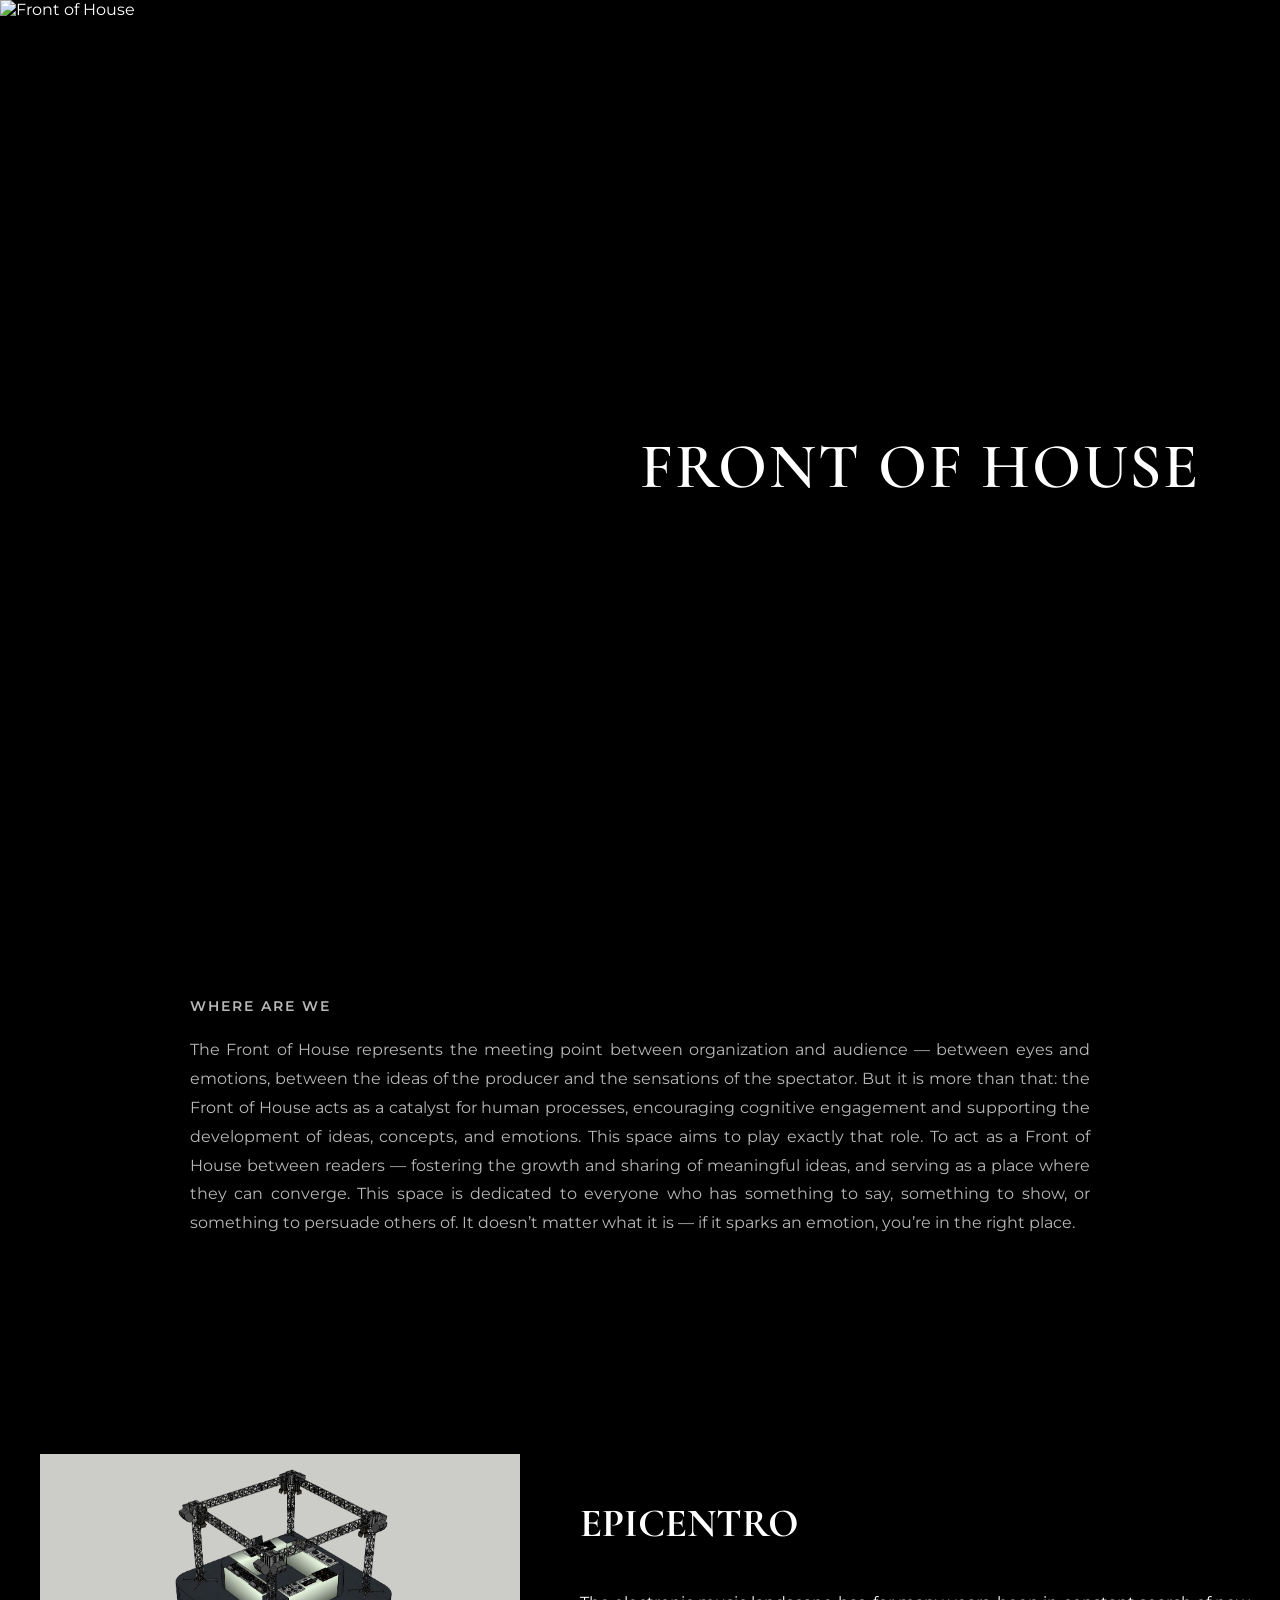
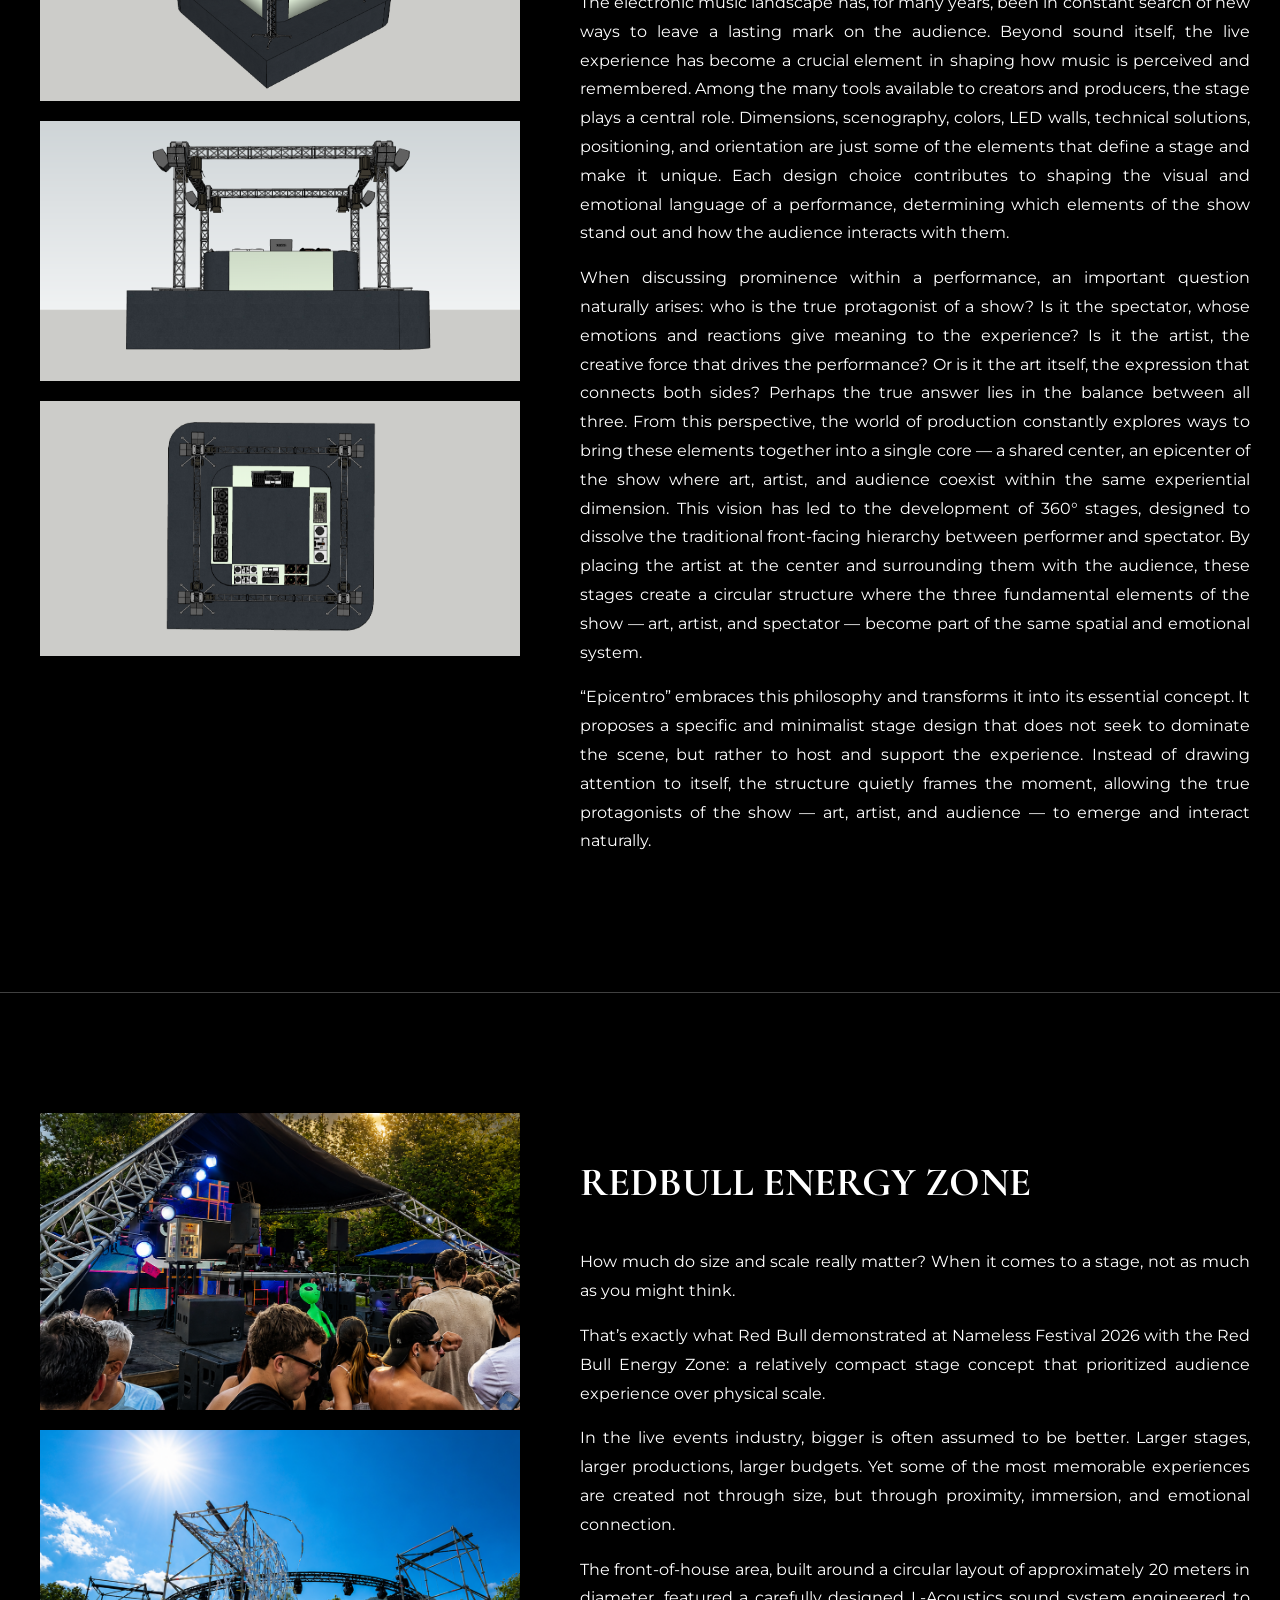
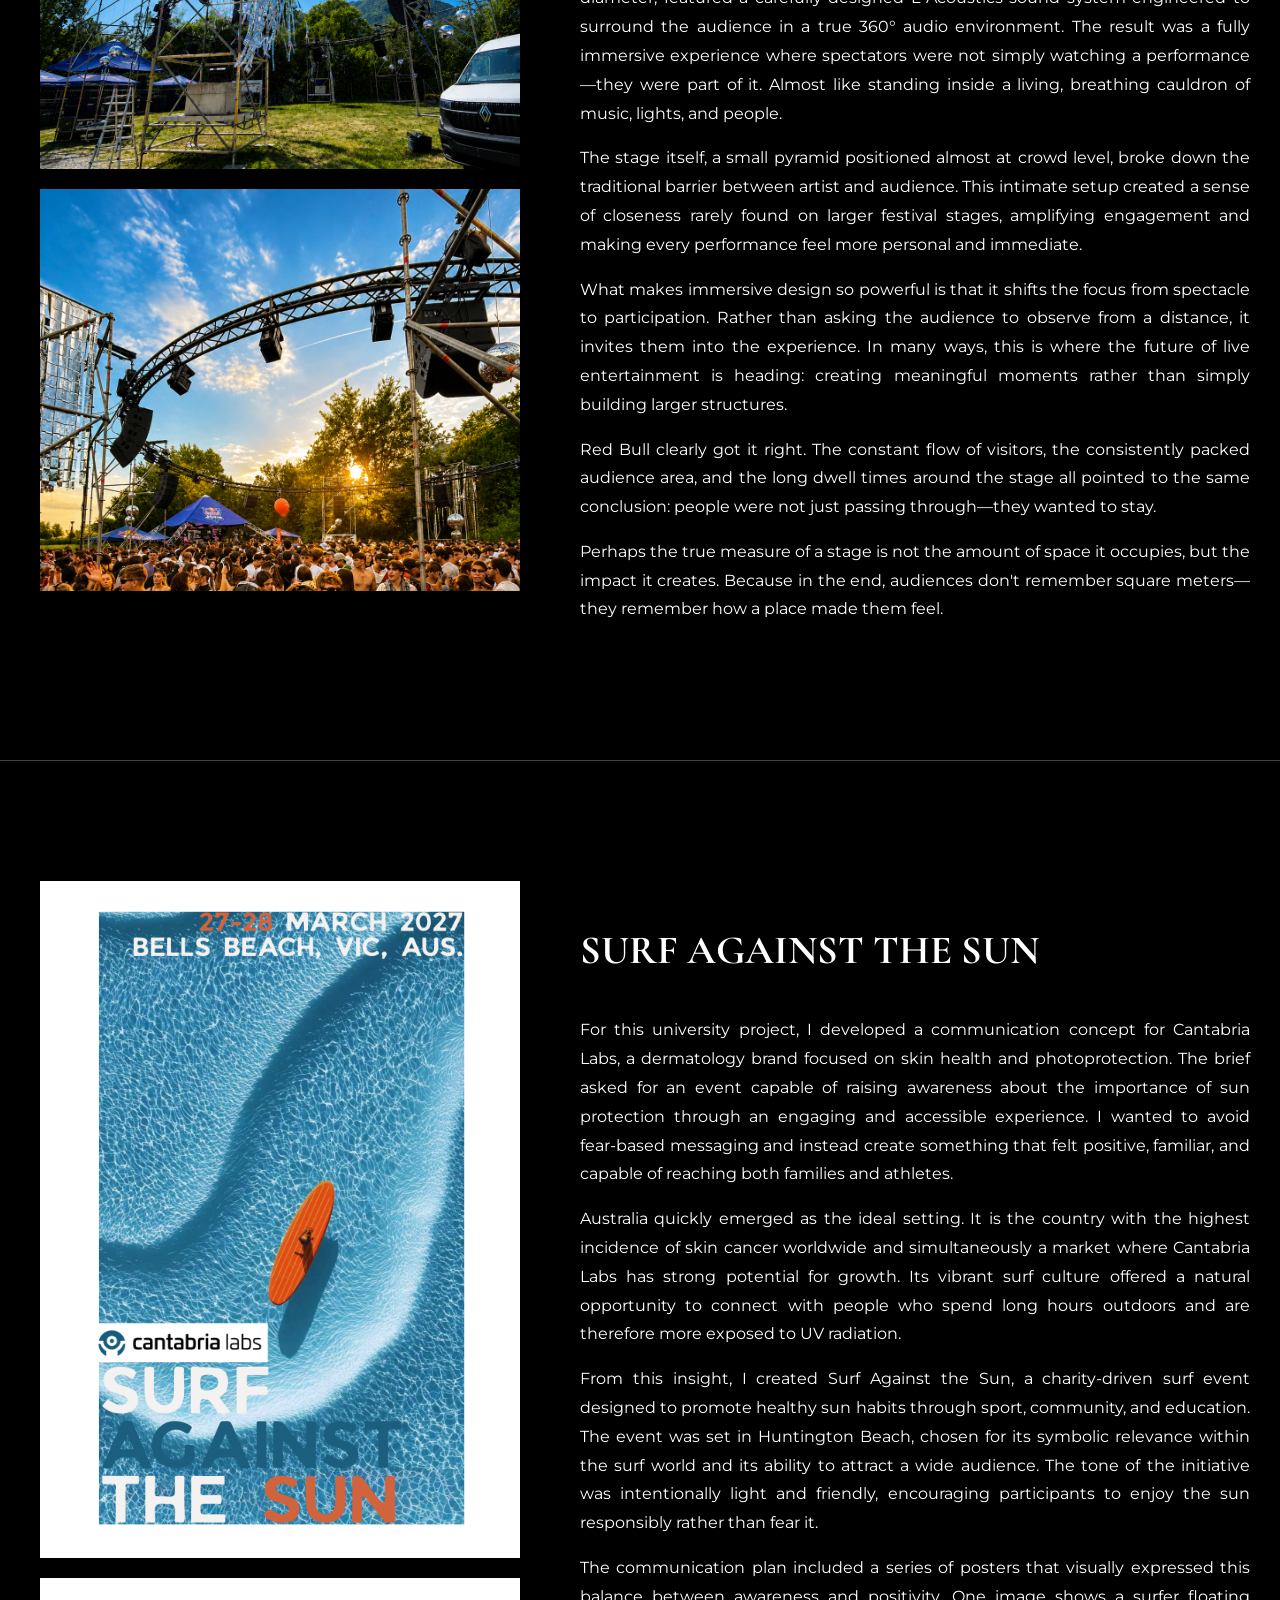
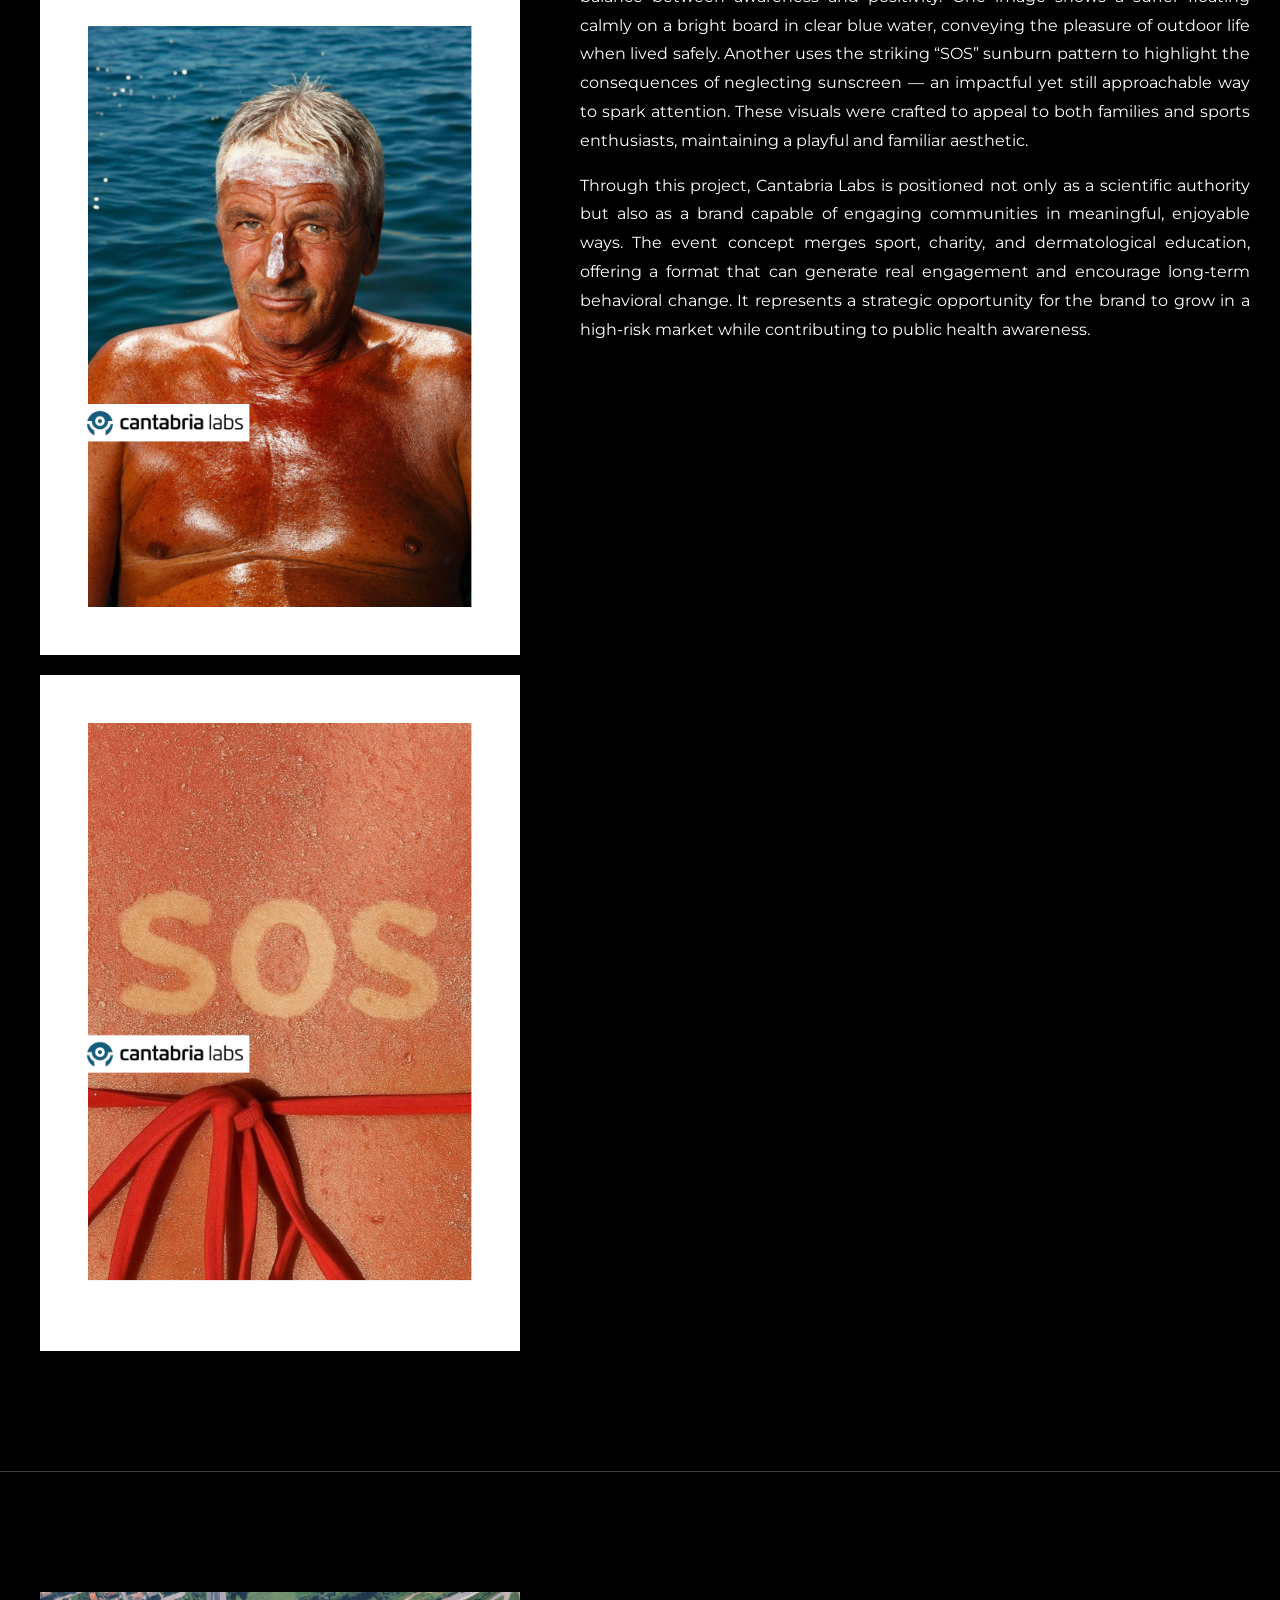
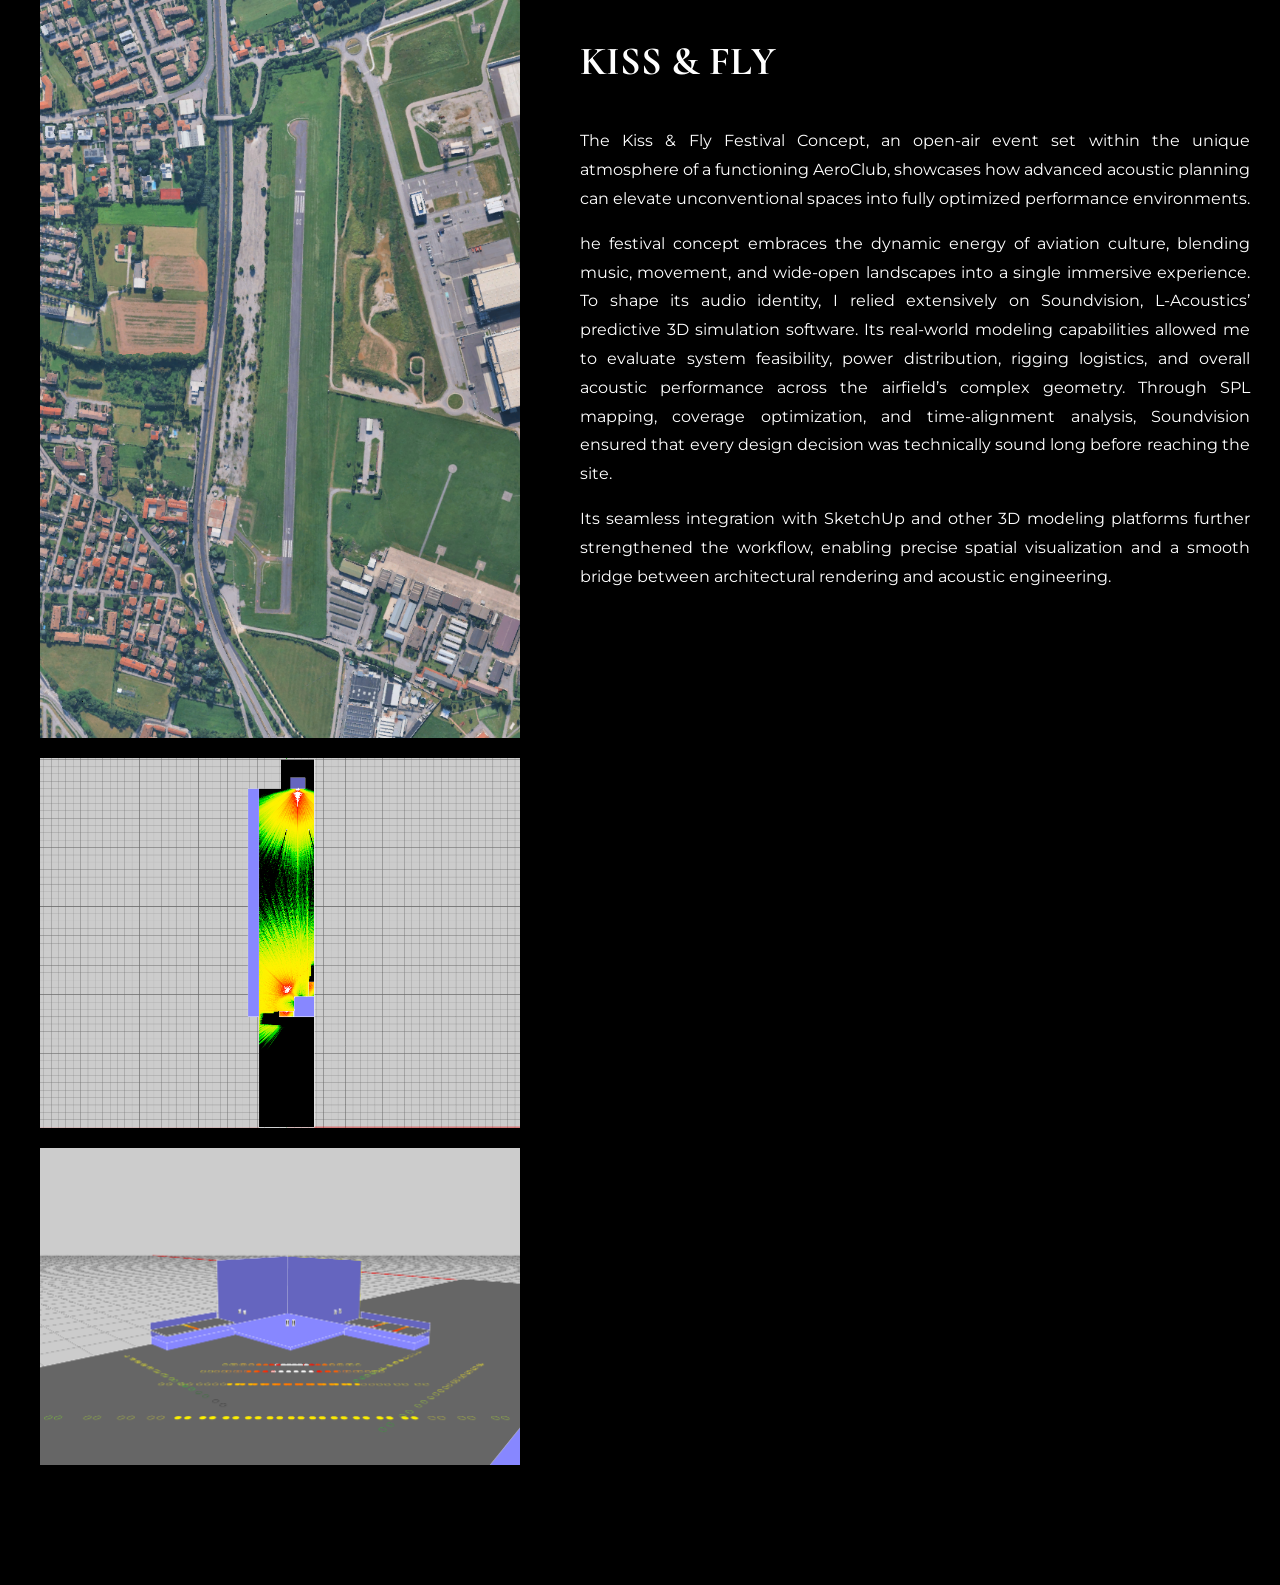
==== commit d13eb48d: "Add files via upload" ====
--- a/frontofhouse.html
+++ b/frontofhouse.html
@@ -657,7 +657,41 @@
     <p>
      Through this project, Cantabria Labs is positioned not only as a scientific authority but also as a brand capable of engaging communities in meaningful, enjoyable ways. The event concept merges sport, charity, and dermatological education, offering a format that can generate real engagement and encourage long‑term behavioral change. It represents a strategic opportunity for the brand to grow in a high‑risk market while contributing to public health awareness.
     </p>
+
+</section>  
+
+<hr class="article-divider">
+
+<section class="article-layout">
+
+  <div class="article-images">
+
+    <img src="AC1.png" alt="render 1">
+    <img src="AC2.png" alt="render 2">
+    <img src="AC3.png" alt="render 3">
+
+  </div>
+
+  <div class="article-text">
+
+    <h2>KISS & FLY</h2>
+
+    <p>
+      The Kiss & Fly Festival Concept, an open‑air event set within the unique atmosphere of a functioning AeroClub, showcases how advanced acoustic planning can elevate unconventional spaces into fully optimized performance environments.
+    </p>
+  
+    <p>
+      he festival concept embraces the dynamic energy of aviation culture, blending music, movement, and wide‑open landscapes into a single immersive experience. To shape its audio identity, I relied extensively on Soundvision, L‑Acoustics’ predictive 3D simulation software. Its real‑world modeling capabilities allowed me to evaluate system feasibility, power distribution, rigging logistics, and overall acoustic performance across the airfield’s complex geometry. Through SPL mapping, coverage optimization, and time‑alignment analysis, Soundvision ensured that every design decision was technically sound long before reaching the site.
+    </p>
     
+    <p>
+      Its seamless integration with SketchUp and other 3D modeling platforms further strengthened the workflow, enabling precise spatial visualization and a smooth bridge between architectural rendering and acoustic engineering.
+
+    </p>
+     
+
+</section>  
+
 </script>
 </body>
 </html>
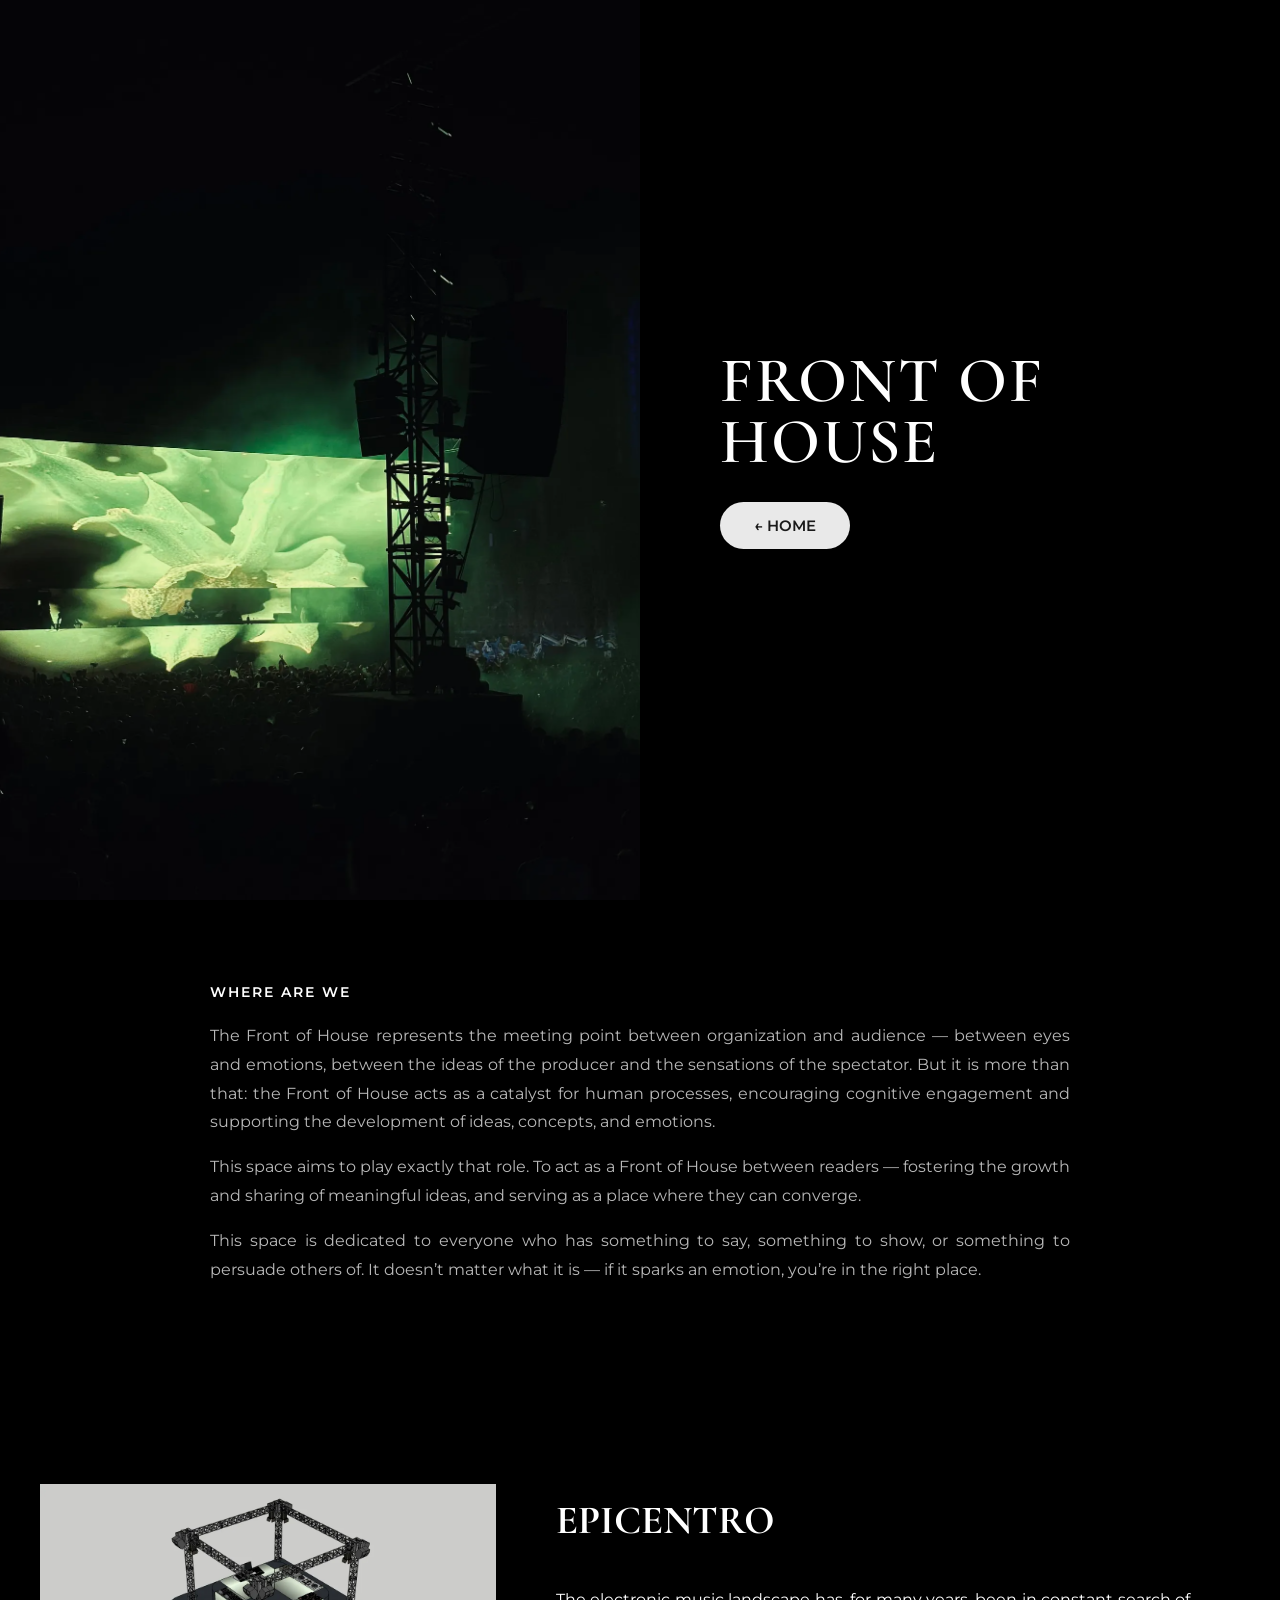
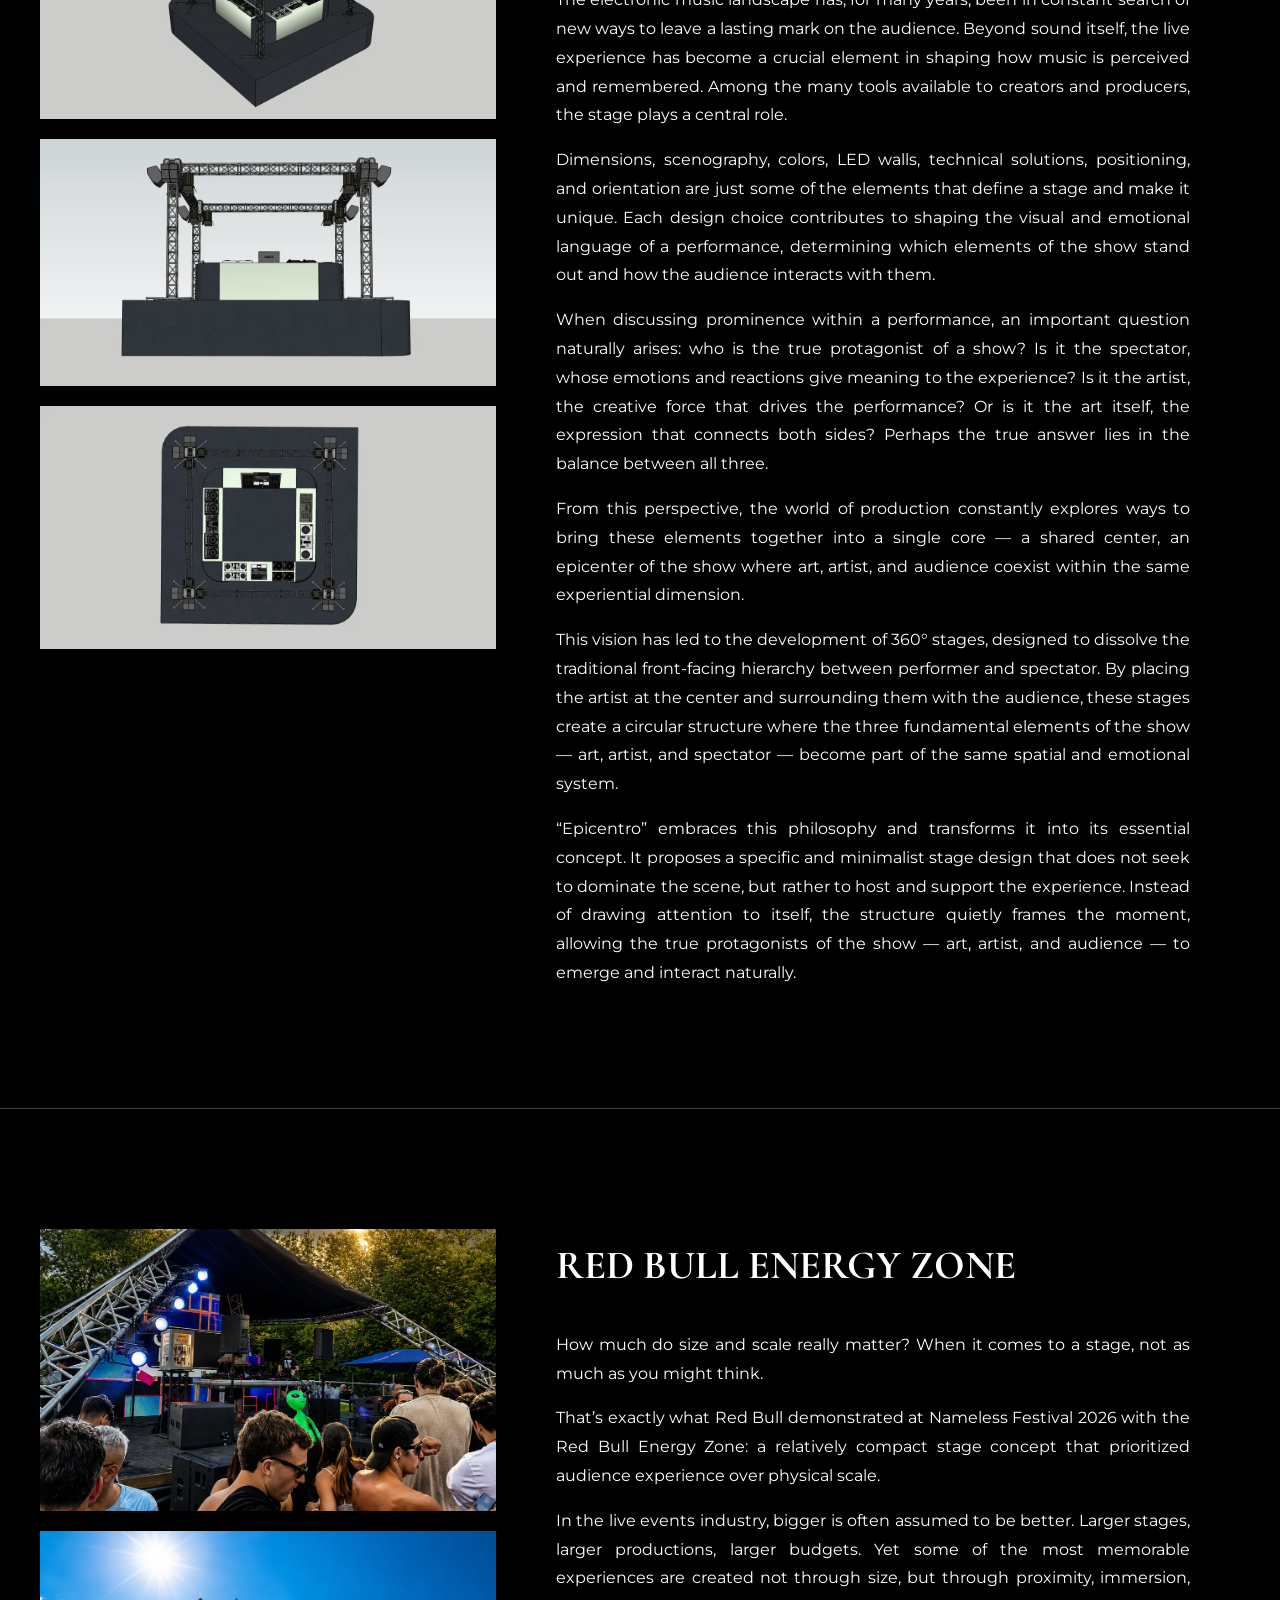
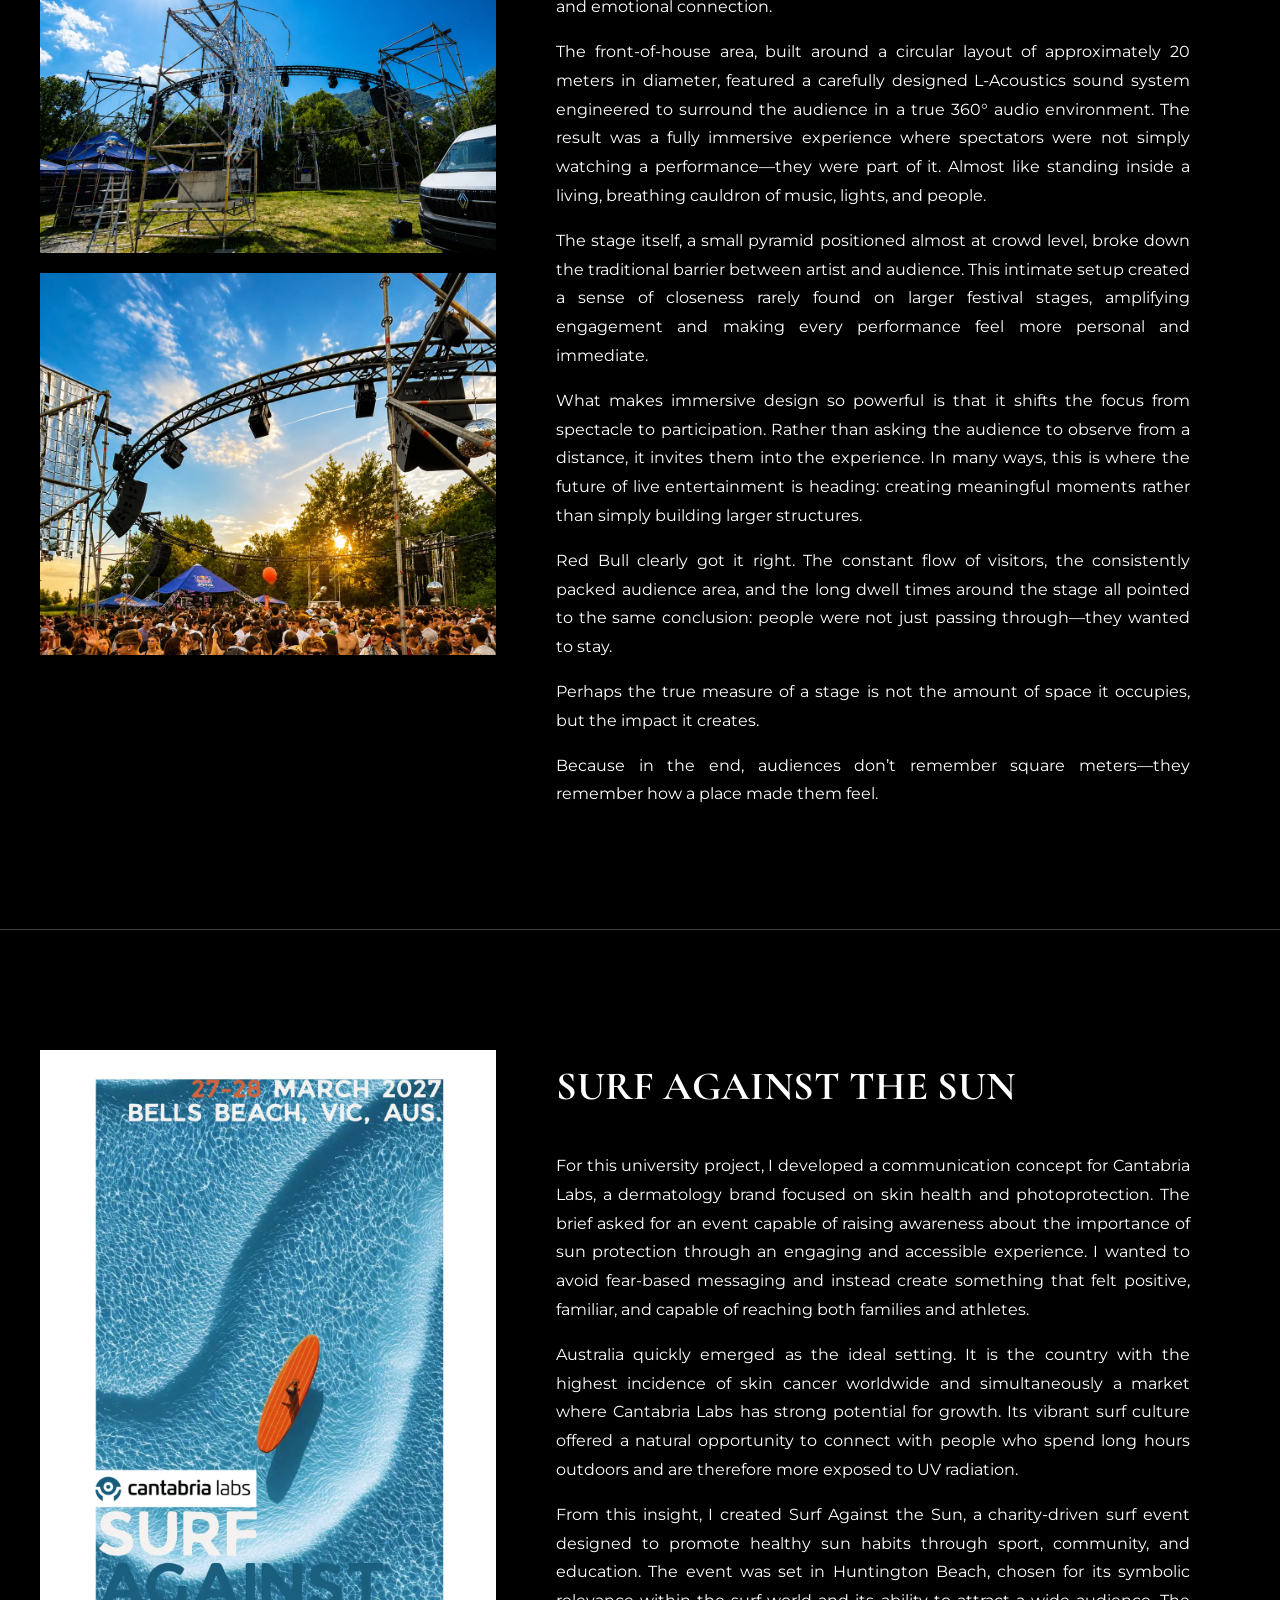
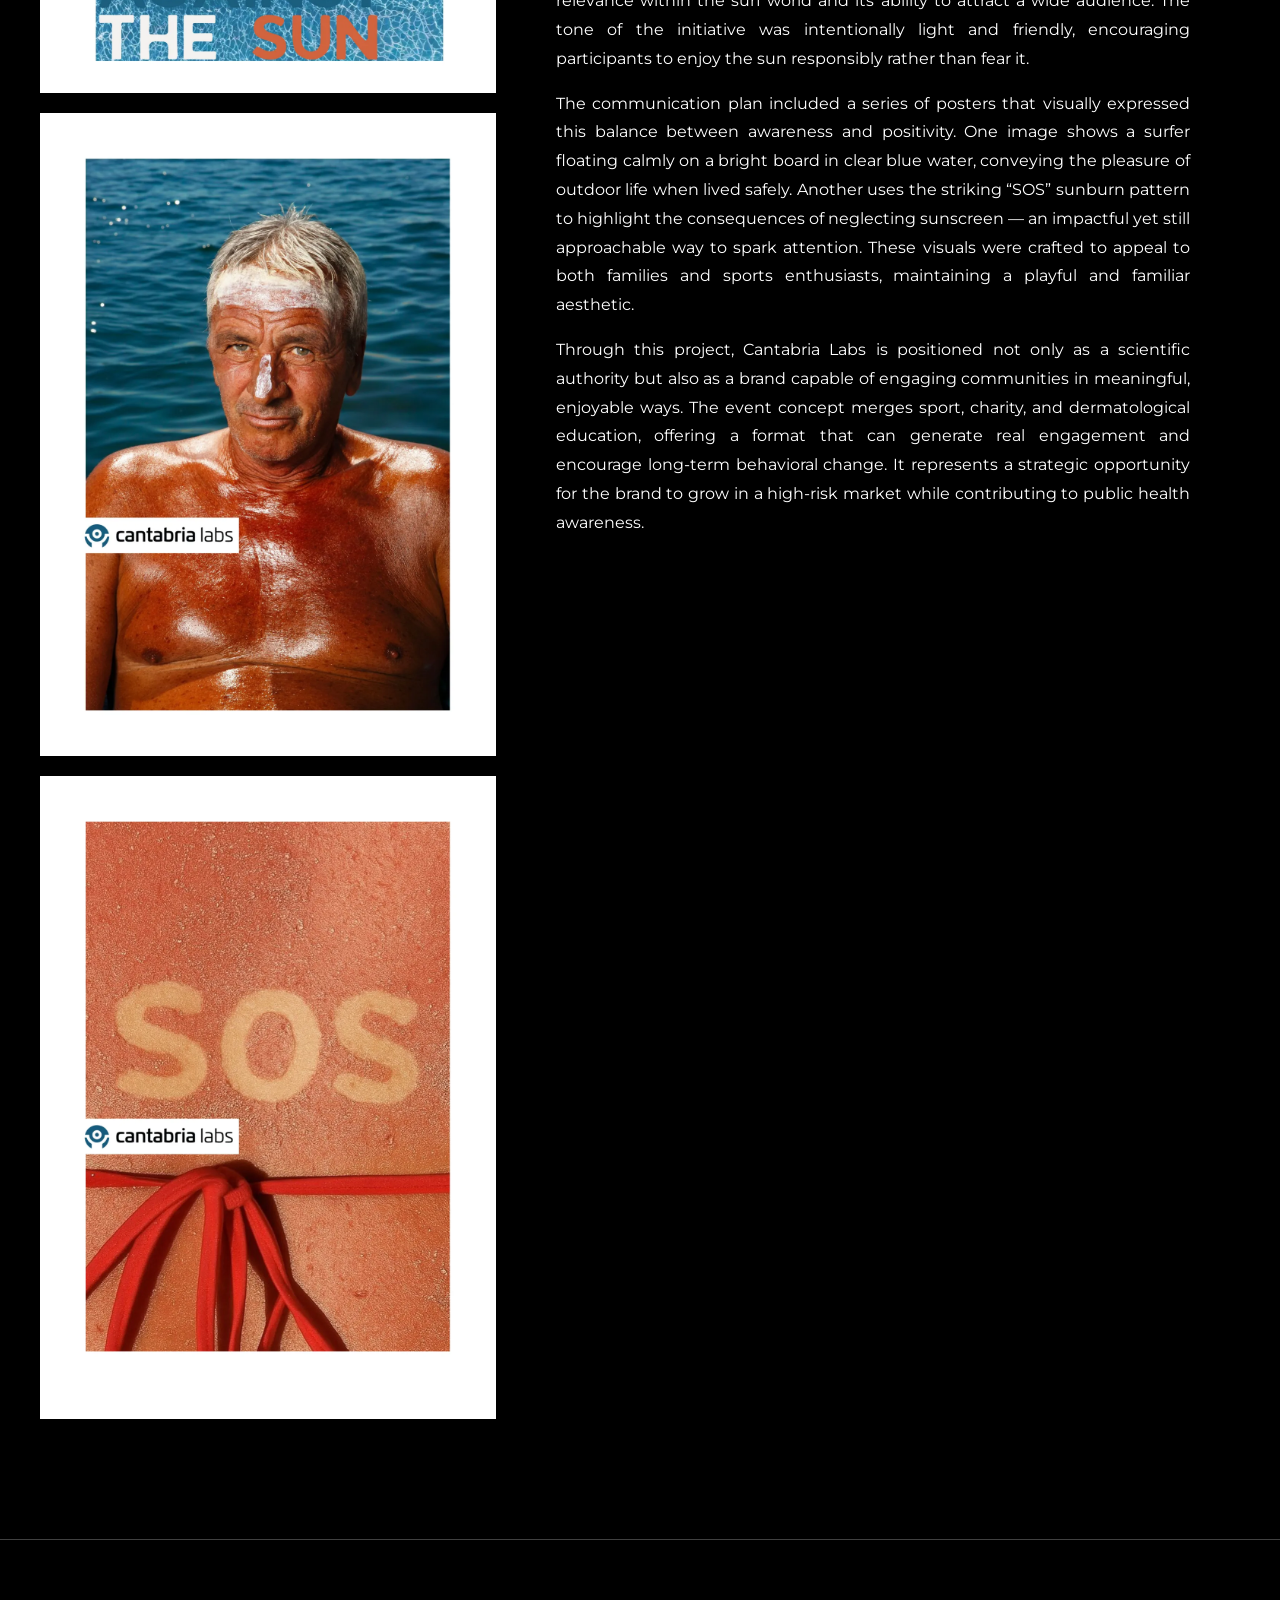
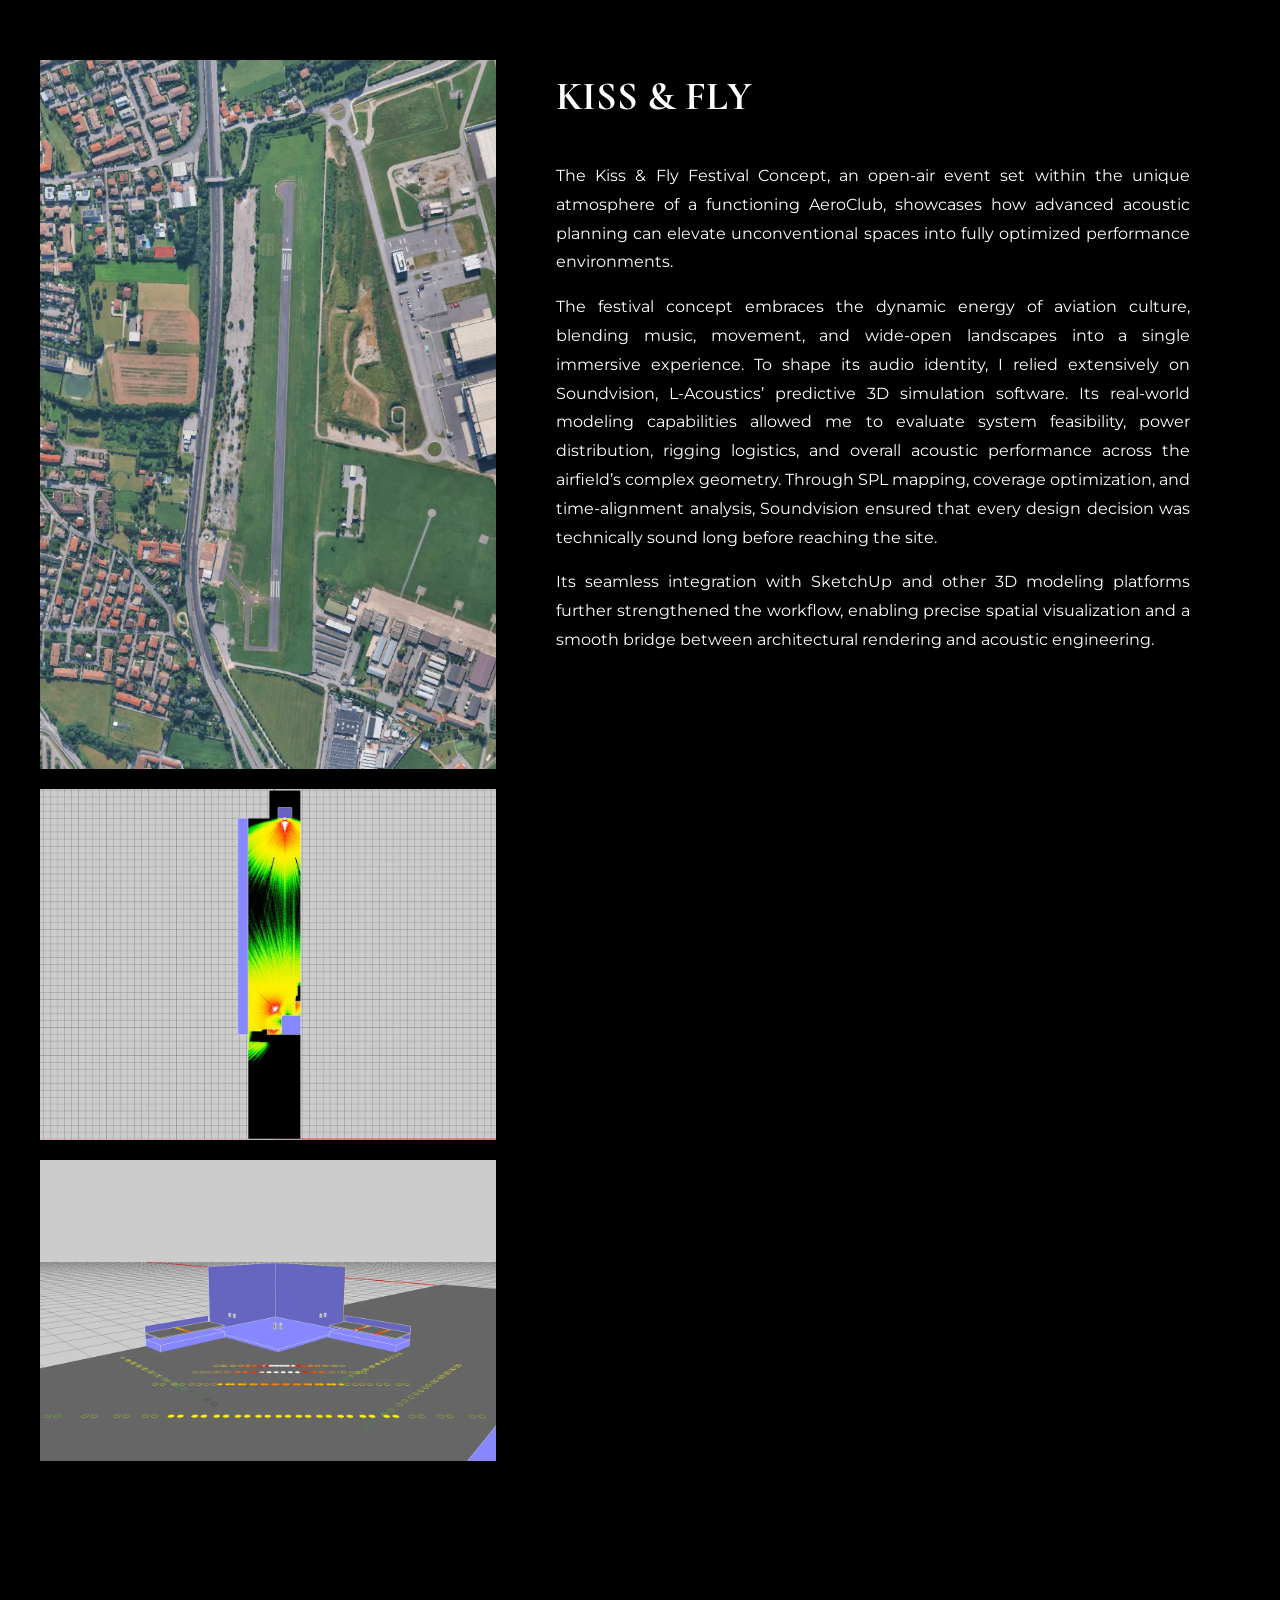
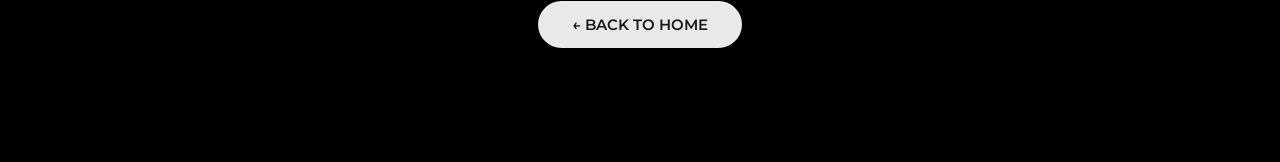
==== commit a03898dc: "Ottimizza il sito: immagini WebP, CSS condiviso, SEO e correzioni - Immagini convertite in WebP e ri" ====
--- a/frontofhouse.html
+++ b/frontofhouse.html
@@ -1,697 +1,197 @@
-<!DOCTYPE html>
-<html lang="it">
-
-<head>
-  <meta name="viewport" content="width=device-width, initial-scale=1.0">
-
- <!-- Font -->
-  <link rel="preconnect" href="https://fonts.googleapis.com">
-  <link rel="preconnect" href="https://fonts.gstatic.com" crossorigin>
-  <link href="https://fonts.googleapis.com/css2?family=Cormorant+Garamond:wght@500;600;700&family=Montserrat:wght@300;400;500;600&display=swap" rel="stylesheet">
-
-<meta charset="UTF-8">
-<meta name="viewport" content="width=device-width, initial-scale=1.0">
-
-<title>FRONT OF HOUSE</title>
-
-<style>
-
-  .article-layout{
-display:grid;
-grid-template-columns: 40% 60%;
-gap:60px;
-
-max-width:1400px;
-margin:120px auto;
-padding:0 40px;
-}
-
-.article-images{
-display:flex;
-flex-direction:column;
-gap:20px;
-}
-
-.article-images img{
-width:100%;
-height:auto;
-display:block;
-}
-
-.article-text{
-font-family:'Montserrat', sans-serif;
-color:white;
-line-height:1.8;
-text-align: justify;
-hyphens: auto;
-padding-right:50px;
-}
-
-
-.article-text h2{
-font-family:'Cormorant Garamond', serif;
-font-size:2.5rem;
-margin-bottom:30px;
-}
-
-  .apple-project {
-  width: 100%;
-  padding: 40px 0;
-}
-
-.apple-image-wrap {
-  position: relative;
-  width: 92%;
-  max-width: 1400px;
-  margin: 0 auto;
-  min-height: 90vh;
-  border-radius: 28px;
-  overflow: hidden;
-  background: #111;
-  box-shadow: 0 20px 60px rgba(0, 0, 0, 0.35);
-}
-
-.apple-image-wrap img {
-  width: 100%;
-  height: 90vh;
-  object-fit: cover;
-  display: block;
-  transform: scale(1.03);
-}
-
-.apple-overlay {
-  position: absolute;
-  inset: 0;
-  display: flex;
-  flex-direction: column;
-  justify-content: flex-end;
-  align-items: center;
-  text-align: center;
-  padding: 70px 60px;
-  background: linear-gradient(
-    to top,
-    rgba(0, 0, 0, 0.72) 0%,
-    rgba(0, 0, 0, 0.45) 35%,
-    rgba(0, 0, 0, 0.12) 65%,
-    rgba(0, 0, 0, 0.02) 100%
-  );
-}
-
-.apple-overlay h2 {
-  font-family: 'Cormorant Garamond', serif;
-  font-size: 3.4rem;
-  line-height: 1;
-  margin-bottom: 22px;
-  color: #ffffff;
-  letter-spacing: 0.5px;
-  text-shadow: 0 4px 20px rgba(0, 0, 0, 0.35);
-}
-
-.apple-overlay p {
-  max-width: 950px;
-  font-size: 1.15rem;
-  line-height: 1.9;
-  color: rgba(255, 255, 255, 0.92);
-  text-shadow: 0 2px 18px rgba(0, 0, 0, 0.35);
-}
-
-/* animazione elegante all'apertura */
-.apple-image-wrap,
-.apple-overlay h2,
-.apple-overlay p {
-  animation: fadeUp 1s ease both;
-}
-
-.apple-overlay h2 {
-  animation-delay: 0.15s;
-}
-
-.apple-overlay p {
-  animation-delay: 0.3s;
-}
-
-@keyframes fadeUp {
-  from {
-    opacity: 0;
-    transform: translateY(35px);
-  }
-  to {
-    opacity: 1;
-    transform: translateY(0);
-  }
-}
-
-/* tablet */
-@media (max-width: 1024px) {
-  .apple-image-wrap {
-    width: 94%;
-    min-height: 80vh;
-  }
-
-  .apple-image-wrap img {
-    height: 80vh;
-  }
-
-  .apple-overlay {
-    padding: 50px 35px;
-  }
-
-  .apple-overlay h2 {
-    font-size: 2.8rem;
-  }
-
-  .apple-overlay p {
-    font-size: 1rem;
-    line-height: 1.8;
-  }
-}
-
-/* mobile */
-@media (max-width: 640px) {
-  #portfolio {
-    padding: 30px 0 80px;
-  }
-
-  .apple-project {
-    padding: 20px 0;
-  }
-
-  .apple-image-wrap {
-    width: 95%;
-    min-height: 72vh;
-    border-radius: 20px;
-  }
-
-  .apple-image-wrap img {
-    height: 72vh;
-  }
-
-  .apple-overlay {
-    justify-content: flex-end;
-    padding: 28px 20px;
-  }
-
-  .apple-overlay h2 {
-    font-size: 2rem;
-    margin-bottom: 14px;
-  }
-
-  .apple-overlay p {
-    font-size: 0.95rem;
-    line-height: 1.7;
-    max-width: 100%;
-  }
-}
-
-
-
-.foh-subtitle{
-font-family:'Montserrat', sans-serif;
-font-weight:600;
-font-size:0.9rem;
-letter-spacing:2px;
-margin-bottom:15px;
-}
-
- html {
-  scroll-behavior: smooth;
-}
-
-h1, h2, h3{
-font-family:'Montserrat', sans-serif;
-}
-
-body{
-background:#000000;
-color:white;
-margin:0;
-font-family:'Montserrat', sans-serif;
-text-align: justify;
-hyphens: auto;
-}
-
-.foh-hero{
-height:100vh;
-display:flex;
-align-items:center;
-}
-
-.hero-image{
-width:50%;
-height:100%;
-overflow:hidden;
-}
-
-.hero-image img{
-width:100%;
-height:100%;
-object-fit:cover;
-}
-
-.hero-text{
-width:50%;
-display:flex;
-align-items:center;
-padding:80px;
-text-align:justify;
-hyphens:auto;
-}
-
-.hero-text h1{
-font-family:'Cormorant Garamond', serif;
-font-size:4rem;
-letter-spacing:2px;
-align-items:center;
-text-align: justify;
-hyphens: auto;
-}
-
-h1 {
-font-family: 'Cormorant Garamond', serif;
-      font-size: 5rem;
-      font-weight: 600;
-      line-height: 0.95;
-      letter-spacing: 1px;
-      margin-bottom: 18px;
-      text-transform: uppercase;
-      text-align: justify;
-      hyphens: auto;
-    }
-
-
-.foh-content{
-max-width:900px;
-margin:auto;
-padding:80px 20px;
-line-height:1.8;
-color:#b8b8b8;
-}
-
-.home-btn{
-display: inline-block;
-      background: #e9e9e9;
-      color: #000000;
-      text-decoration: none;
-      padding: 14px 34px;
-      border-radius: 999px;
-      font-size: 0.95rem;
-      font-weight: 600;
-      transition: 0.3s ease;
-      margin-bottom: 34px;
-}
-@media (max-width: 900px){
-
-  .navbar{
-    flex-direction: column;
-    gap: 14px;
-    padding: 16px 20px;
-  }
-
-  .nav-links{
-    flex-wrap: wrap;
-    justify-content: center;
-    gap: 14px;
-  }
-
-  .hero{
-    flex-direction: column;
-    min-height: auto;
-  }
-
-  .gallery,
-  .content{
-    width: 100%;
-  }
-
-  .gallery{
-    height: 50vh;
-  }
-
-  .gallery img{
-    height: 100%;
-  }
-
-  .content{
-    padding: 50px 24px;
-  }
-
-  h1{
-    font-size: 2.6rem;
-  }
-
-  .subtitle{
-    font-size: 0.9rem;
-    line-height: 1.5;
-  }
-
-  .article-layout{
-    grid-template-columns: 1fr;
-    gap: 30px;
-    padding: 0 20px;
-    margin: 70px auto;
-  }
-
-  .article-text{
-    padding: 0;
-  }
-
-  .article-text h2{
-    font-size: 2rem;
-  }
-
-  #chi-sono,
-  .about-container{
-    min-height: auto;
-  }
-
-  .about-container{
-    flex-direction: column;
-  }
-
-  .about-image,
-  .about-text{
-    width: 100%;
-  }
-
-  .about-image img{
-    height: 50vh;
-  }
-
-  .about-text{
-    padding: 50px 24px;
-  }
-
-  .about-text h2{
-    font-size: 2.2rem;
-  }
-
-  .foh-hero{
-    height: 32vh;
-    padding: 20px;
-  }
-
-  .foh-hero h1{
-    font-size: 2.2rem;
-  }
-
-  .foh-content{
-    padding: 50px 20px;
-    text-align: center;
-  }
-
-  .btn,
-  .comment-btn,
-  .home-btn{
-    width: 100%;
-    text-align: center;
-  }
-
-  #nickname-input,
-  #comment-input{
-    font-size: 16px;
-  }
-}
-@media (max-width: 600px){
-
-  .navbar{
-    padding: 14px 16px;
-  }
-
-  .nav-logo{
-    font-size: 1.1rem;
-    text-align: center;
-  }
-
-  .nav-links a{
-    font-size: 0.85rem;
-  }
-
-  h1{
-    font-size: 2rem;
-  }
-
-  .content{
-    padding: 40px 18px;
-  }
-
-  .gallery{
-    height: 42vh;
-  }
-
-  .article-layout{
-    padding: 0 16px;
-  }
-
-  .article-images{
-    gap: 12px;
-  }
-
-  .article-text h2{
-    font-size: 1.7rem;
-  }
-
-  .article-text{
-    font-size: 0.95rem;
-    line-height: 1.7;
-  }
-
-  .about-image img{
-    height: 42vh;
-  }
-
-  .about-text{
-    padding: 40px 18px;
-  }
-
-  .about-text p{
-    max-width: 100%;
-    font-size: 0.98rem;
-    line-height: 1.8;
-  }
-
-  .foh-hero h1{
-    font-size: 1.8rem;
-  }
-
-  .foh-content{
-    padding: 40px 16px;
-  }
-}
-@media (max-width: 900px){
-  .article-layout{
-    display: flex;
-    flex-direction: column;
-  }
-
-  .article-text{
-    padding: 0 20px;
-  }
-}
- .article-divider{
-   max-width: 1400px;
-   margin: 40px auto;
-   border: none;
-   height: 1px;
-   background: rgba(255,255,255,0.25);
-  }
-  
-</style>
-
-</head>
-
-<body>
-
-<section class="foh-hero">
-
-  <div class="hero-image">
-    <img src="FOH.jpeg" alt="Front of House">
-  </div>
-
-  <div class="hero-text">
-    <h1>Front of House</h1>
-  </div>
-
-</section>
-
-
-<section class="foh-content">
-
-<p class="foh-subtitle">
-WHERE ARE WE
-</p>
-
-<p>
-The Front of House represents the meeting point between organization and audience — between eyes and emotions, between the ideas of the producer and the sensations of the spectator. But it is more than that: the Front of House acts as a catalyst for human processes, encouraging cognitive engagement and supporting the development of ideas, concepts, and emotions.
-
-This space aims to play exactly that role. To act as a Front of House between readers — fostering the growth and sharing of meaningful ideas, and serving as a place where they can converge.
-
-This space is dedicated to everyone who has something to say, something to show, or something to persuade others of. It doesn’t matter what it is — if it sparks an emotion, you’re in the right place.
-</p>
-
-</section>
-
-<section class="article-layout">
-
-<div class="article-images">
-
-<img src="EPICENTER 1.png" alt="render 1">
-<img src="EPICENTER 2.png" alt="render 2">
-<img src="EPICENTER 3.png" alt="render 3">
-
-</div>
-
-
-<div class="article-text">
-
-<h2>EPICENTRO</h2>
-
-<p>
-  The electronic music landscape has, for many years, been in constant search of new ways to leave a lasting mark on the audience. Beyond sound itself, the live experience has become a crucial element in shaping how music is perceived and remembered. Among the many tools available to creators and producers, the stage plays a central role.
-Dimensions, scenography, colors, LED walls, technical solutions, positioning, and orientation are just some of the elements that define a stage and make it unique. Each design choice contributes to shaping the visual and emotional language of a performance, determining which elements of the show stand out and how the audience interacts with them.
-</p>
-
-<p>
-When discussing prominence within a performance, an important question naturally arises: who is the true protagonist of a show? Is it the spectator, whose emotions and reactions give meaning to the experience? Is it the artist, the creative force that drives the performance? Or is it the art itself, the expression that connects both sides? Perhaps the true answer lies in the balance between all three.
-
-From this perspective, the world of production constantly explores ways to bring these elements together into a single core — a shared center, an epicenter of the show where art, artist, and audience coexist within the same experiential dimension.
-
-This vision has led to the development of 360° stages, designed to dissolve the traditional front-facing hierarchy between performer and spectator. By placing the artist at the center and surrounding them with the audience, these stages create a circular structure where the three fundamental elements of the show — art, artist, and spectator — become part of the same spatial and emotional system.
-</p>
-
-<p>
-“Epicentro” embraces this philosophy and transforms it into its essential concept. It proposes a specific and minimalist stage design that does not seek to dominate the scene, but rather to host and support the experience. Instead of drawing attention to itself, the structure quietly frames the moment, allowing the true protagonists of the show — art, artist, and audience — to emerge and interact naturally.
-</p>
-
-</div>
-
-</section>
-
-<hr class="article-divider">
-
-<section class="article-layout">
-
-  <div class="article-images">
-
-    <img src="redbull1.png" alt="render 1">
-    <img src="redbull2.png" alt="render 2">
-    <img src="redbull3.png" alt="render 3">
-
-  </div>
-
-  <div class="article-text">
-
-    <h2>REDBULL ENERGY ZONE</h2>
-
-    <p>
-      How much do size and scale really matter?
-      When it comes to a stage, not as much as you might think.
-    </p>
-
-    <p>
-      That’s exactly what Red Bull demonstrated at Nameless Festival 2026 with the Red Bull Energy Zone: a relatively compact stage concept that prioritized audience experience over physical scale.
-    </p>
-
-    <p>
-     In the live events industry, bigger is often assumed to be better. Larger stages, larger productions, larger budgets. Yet some of the most memorable experiences are created not through size, but through proximity, immersion, and emotional connection.
-    </p>
-
-    <p>
-     The front-of-house area, built around a circular layout of approximately 20 meters in diameter, featured a carefully designed L-Acoustics sound system engineered to surround the audience in a true 360° audio environment. The result was a fully immersive experience where spectators were not simply watching a performance—they were part of it. Almost like standing inside a living, breathing cauldron of music, lights, and people. 
-    </p>
-
-    <p>
-     The stage itself, a small pyramid positioned almost at crowd level, broke down the traditional barrier between artist and audience. This intimate setup created a sense of closeness rarely found on larger festival stages, amplifying engagement and making every performance feel more personal and immediate.
-    </p>
-    
-    <p>
-     What makes immersive design so powerful is that it shifts the focus from spectacle to participation. Rather than asking the audience to observe from a distance, it invites them into the experience. In many ways, this is where the future of live entertainment is heading: creating meaningful moments rather than simply building larger structures.
-    </p>
-
-    <p>
-     Red Bull clearly got it right. The constant flow of visitors, the consistently packed audience area, and the long dwell times around the stage all pointed to the same conclusion: people were not just passing through—they wanted to stay.
-    </p>
-
-    <p>
-     Perhaps the true measure of a stage is not the amount of space it occupies, but the impact it creates.
-
-     Because in the end, audiences don't remember square meters—they remember how a place made them feel.
-    </p>
-
-  </div>
-
-</section>
-
-<hr class="article-divider">
-
-<section class="article-layout">
-
-  <div class="article-images">
-
-    <img src="H1.png" alt="render 1">
-    <img src="H2.png" alt="render 2">
-    <img src="H3.png" alt="render 3">
-
-  </div>
-
-  <div class="article-text">
-
-    <h2>SURF AGAINST THE SUN</h2>
-
-    <p>
-     For this university project, I developed a communication concept for Cantabria Labs, a dermatology brand focused on skin health and photoprotection. The brief asked for an event capable of raising awareness about the importance of sun protection through an engaging and accessible experience. I wanted to avoid fear‑based messaging and instead create something that felt positive, familiar, and capable of reaching both families and athletes.
-    </p>
-  
-    <p>
-     Australia quickly emerged as the ideal setting. It is the country with the highest incidence of skin cancer worldwide and simultaneously a market where Cantabria Labs has strong potential for growth. Its vibrant surf culture offered a natural opportunity to connect with people who spend long hours outdoors and are therefore more exposed to UV radiation.
-    </p>
-    
-    <p>
-     From this insight, I created Surf Against the Sun, a charity‑driven surf event designed to promote healthy sun habits through sport, community, and education. The event was set in Huntington Beach, chosen for its symbolic relevance within the surf world and its ability to attract a wide audience. The tone of the initiative was intentionally light and friendly, encouraging participants to enjoy the sun responsibly rather than fear it.
-
-    </p>
-     
-    <p>
-     The communication plan included a series of posters that visually expressed this balance between awareness and positivity. One image shows a surfer floating calmly on a bright board in clear blue water, conveying the pleasure of outdoor life when lived safely. Another uses the striking “SOS” sunburn pattern to highlight the consequences of neglecting sunscreen — an impactful yet still approachable way to spark attention. These visuals were crafted to appeal to both families and sports enthusiasts, maintaining a playful and familiar aesthetic.
-    </p>
-
-    <p>
-     Through this project, Cantabria Labs is positioned not only as a scientific authority but also as a brand capable of engaging communities in meaningful, enjoyable ways. The event concept merges sport, charity, and dermatological education, offering a format that can generate real engagement and encourage long‑term behavioral change. It represents a strategic opportunity for the brand to grow in a high‑risk market while contributing to public health awareness.
-    </p>
-
-</section>  
-
-<hr class="article-divider">
-
-<section class="article-layout">
-
-  <div class="article-images">
-
-    <img src="AC1.png" alt="render 1">
-    <img src="AC2.png" alt="render 2">
-    <img src="AC3.png" alt="render 3">
-
-  </div>
-
-  <div class="article-text">
-
-    <h2>KISS & FLY</h2>
-
-    <p>
-      The Kiss & Fly Festival Concept, an open‑air event set within the unique atmosphere of a functioning AeroClub, showcases how advanced acoustic planning can elevate unconventional spaces into fully optimized performance environments.
-    </p>
-  
-    <p>
-      he festival concept embraces the dynamic energy of aviation culture, blending music, movement, and wide‑open landscapes into a single immersive experience. To shape its audio identity, I relied extensively on Soundvision, L‑Acoustics’ predictive 3D simulation software. Its real‑world modeling capabilities allowed me to evaluate system feasibility, power distribution, rigging logistics, and overall acoustic performance across the airfield’s complex geometry. Through SPL mapping, coverage optimization, and time‑alignment analysis, Soundvision ensured that every design decision was technically sound long before reaching the site.
-    </p>
-    
-    <p>
-      Its seamless integration with SketchUp and other 3D modeling platforms further strengthened the workflow, enabling precise spatial visualization and a smooth bridge between architectural rendering and acoustic engineering.
-
-    </p>
-     
-
-</section>  
-
-</script>
-</body>
-</html>+<!DOCTYPE html>
+<html lang="en">
+<head>
+  <meta charset="UTF-8">
+  <meta name="viewport" content="width=device-width, initial-scale=1.0">
+  <title>Front of House — Diego Valsecchi</title>
+  <meta name="description" content="Front of House: articles and concepts by Diego Valsecchi on stage design, immersive audio and live event experiences — Epicentro, Red Bull Energy Zone, Surf Against the Sun, Kiss &amp; Fly.">
+  <meta name="author" content="Diego Valsecchi">
+  <meta name="theme-color" content="#000000">
+  <link rel="canonical" href="https://valsecchidiego2001-beep.github.io/mydimension/frontofhouse.html">
+  <link rel="icon" href="data:image/svg+xml,%3Csvg xmlns='http://www.w3.org/2000/svg' viewBox='0 0 64 64'%3E%3Crect width='64' height='64' rx='14' fill='%2305081a'/%3E%3Ctext x='32' y='43' font-family='Georgia,serif' font-size='30' font-weight='600' fill='%23fff' text-anchor='middle'%3EDV%3C/text%3E%3C/svg%3E">
+
+  <meta property="og:type" content="website">
+  <meta property="og:title" content="Front of House — Diego Valsecchi">
+  <meta property="og:description" content="Ideas on stage design, immersive audio and the live event experience.">
+  <meta property="og:url" content="https://valsecchidiego2001-beep.github.io/mydimension/frontofhouse.html">
+  <meta property="og:image" content="https://valsecchidiego2001-beep.github.io/mydimension/img/og-image.jpg">
+  <meta name="twitter:card" content="summary_large_image">
+
+  <!-- Font -->
+  <link rel="preconnect" href="https://fonts.googleapis.com">
+  <link rel="preconnect" href="https://fonts.gstatic.com" crossorigin>
+  <link href="https://fonts.googleapis.com/css2?family=Cormorant+Garamond:wght@500;600;700&family=Montserrat:wght@300;400;500;600&display=swap" rel="stylesheet">
+
+  <link rel="preload" as="image" href="img/front-of-house.webp" fetchpriority="high">
+  <link rel="stylesheet" href="css/style.css">
+</head>
+
+<body class="page-foh">
+  <a class="skip-link" href="#main">Skip to content</a>
+
+  <header class="foh-hero">
+    <div class="hero-image">
+      <img src="img/front-of-house.webp" width="1400" height="1867" alt="LED wall and lights during a night show" fetchpriority="high">
+    </div>
+
+    <div class="hero-text">
+      <h1>Front of House</h1>
+      <a href="index.html" class="btn home-btn">← HOME</a>
+    </div>
+  </header>
+
+  <main id="main">
+
+    <section class="foh-content">
+      <p class="foh-subtitle">WHERE ARE WE</p>
+
+      <p>
+        The Front of House represents the meeting point between organization and audience — between eyes and emotions, between the ideas of the producer and the sensations of the spectator. But it is more than that: the Front of House acts as a catalyst for human processes, encouraging cognitive engagement and supporting the development of ideas, concepts, and emotions.
+      </p>
+      <p>
+        This space aims to play exactly that role. To act as a Front of House between readers — fostering the growth and sharing of meaningful ideas, and serving as a place where they can converge.
+      </p>
+      <p>
+        This space is dedicated to everyone who has something to say, something to show, or something to persuade others of. It doesn’t matter what it is — if it sparks an emotion, you’re in the right place.
+      </p>
+    </section>
+
+    <!-- ===== EPICENTRO ===== -->
+    <article class="article-layout">
+      <div class="article-images">
+        <img src="img/epicentro-1.webp" width="1200" height="617" alt="Epicentro stage concept, render 1" loading="lazy" decoding="async">
+        <img src="img/epicentro-2.webp" width="1200" height="651" alt="Epicentro stage concept, render 2" loading="lazy" decoding="async">
+        <img src="img/epicentro-3.webp" width="1200" height="638" alt="Epicentro stage concept, render 3" loading="lazy" decoding="async">
+      </div>
+
+      <div class="article-text">
+        <h2>EPICENTRO</h2>
+
+        <p>
+          The electronic music landscape has, for many years, been in constant search of new ways to leave a lasting mark on the audience. Beyond sound itself, the live experience has become a crucial element in shaping how music is perceived and remembered. Among the many tools available to creators and producers, the stage plays a central role.
+        </p>
+        <p>
+          Dimensions, scenography, colors, LED walls, technical solutions, positioning, and orientation are just some of the elements that define a stage and make it unique. Each design choice contributes to shaping the visual and emotional language of a performance, determining which elements of the show stand out and how the audience interacts with them.
+        </p>
+        <p>
+          When discussing prominence within a performance, an important question naturally arises: who is the true protagonist of a show? Is it the spectator, whose emotions and reactions give meaning to the experience? Is it the artist, the creative force that drives the performance? Or is it the art itself, the expression that connects both sides? Perhaps the true answer lies in the balance between all three.
+        </p>
+        <p>
+          From this perspective, the world of production constantly explores ways to bring these elements together into a single core — a shared center, an epicenter of the show where art, artist, and audience coexist within the same experiential dimension.
+        </p>
+        <p>
+          This vision has led to the development of 360° stages, designed to dissolve the traditional front-facing hierarchy between performer and spectator. By placing the artist at the center and surrounding them with the audience, these stages create a circular structure where the three fundamental elements of the show — art, artist, and spectator — become part of the same spatial and emotional system.
+        </p>
+        <p>
+          “Epicentro” embraces this philosophy and transforms it into its essential concept. It proposes a specific and minimalist stage design that does not seek to dominate the scene, but rather to host and support the experience. Instead of drawing attention to itself, the structure quietly frames the moment, allowing the true protagonists of the show — art, artist, and audience — to emerge and interact naturally.
+        </p>
+      </div>
+    </article>
+
+    <hr class="article-divider">
+
+    <!-- ===== RED BULL ENERGY ZONE ===== -->
+    <article class="article-layout">
+      <div class="article-images">
+        <img src="img/redbull-1.webp" width="1086" height="671" alt="Red Bull Energy Zone at Nameless Festival, image 1" loading="lazy" decoding="async">
+        <img src="img/redbull-2.webp" width="1086" height="768" alt="Red Bull Energy Zone at Nameless Festival, image 2" loading="lazy" decoding="async">
+        <img src="img/redbull-3.webp" width="1086" height="910" alt="Red Bull Energy Zone at Nameless Festival, image 3" loading="lazy" decoding="async">
+      </div>
+
+      <div class="article-text">
+        <h2>RED BULL ENERGY ZONE</h2>
+
+        <p>
+          How much do size and scale really matter?
+          When it comes to a stage, not as much as you might think.
+        </p>
+        <p>
+          That’s exactly what Red Bull demonstrated at Nameless Festival 2026 with the Red Bull Energy Zone: a relatively compact stage concept that prioritized audience experience over physical scale.
+        </p>
+        <p>
+          In the live events industry, bigger is often assumed to be better. Larger stages, larger productions, larger budgets. Yet some of the most memorable experiences are created not through size, but through proximity, immersion, and emotional connection.
+        </p>
+        <p>
+          The front-of-house area, built around a circular layout of approximately 20 meters in diameter, featured a carefully designed L-Acoustics sound system engineered to surround the audience in a true 360° audio environment. The result was a fully immersive experience where spectators were not simply watching a performance—they were part of it. Almost like standing inside a living, breathing cauldron of music, lights, and people.
+        </p>
+        <p>
+          The stage itself, a small pyramid positioned almost at crowd level, broke down the traditional barrier between artist and audience. This intimate setup created a sense of closeness rarely found on larger festival stages, amplifying engagement and making every performance feel more personal and immediate.
+        </p>
+        <p>
+          What makes immersive design so powerful is that it shifts the focus from spectacle to participation. Rather than asking the audience to observe from a distance, it invites them into the experience. In many ways, this is where the future of live entertainment is heading: creating meaningful moments rather than simply building larger structures.
+        </p>
+        <p>
+          Red Bull clearly got it right. The constant flow of visitors, the consistently packed audience area, and the long dwell times around the stage all pointed to the same conclusion: people were not just passing through—they wanted to stay.
+        </p>
+        <p>
+          Perhaps the true measure of a stage is not the amount of space it occupies, but the impact it creates.
+        </p>
+        <p>
+          Because in the end, audiences don’t remember square meters—they remember how a place made them feel.
+        </p>
+      </div>
+    </article>
+
+    <hr class="article-divider">
+
+    <!-- ===== SURF AGAINST THE SUN ===== -->
+    <article class="article-layout">
+      <div class="article-images">
+        <img src="img/surf-1.webp" width="1200" height="1692" alt="Surf Against the Sun campaign poster 1" loading="lazy" decoding="async">
+        <img src="img/surf-2.webp" width="1200" height="1692" alt="Surf Against the Sun campaign poster 2" loading="lazy" decoding="async">
+        <img src="img/surf-3.webp" width="1200" height="1692" alt="Surf Against the Sun campaign poster 3" loading="lazy" decoding="async">
+      </div>
+
+      <div class="article-text">
+        <h2>SURF AGAINST THE SUN</h2>
+
+        <p>
+          For this university project, I developed a communication concept for Cantabria Labs, a dermatology brand focused on skin health and photoprotection. The brief asked for an event capable of raising awareness about the importance of sun protection through an engaging and accessible experience. I wanted to avoid fear‑based messaging and instead create something that felt positive, familiar, and capable of reaching both families and athletes.
+        </p>
+        <p>
+          Australia quickly emerged as the ideal setting. It is the country with the highest incidence of skin cancer worldwide and simultaneously a market where Cantabria Labs has strong potential for growth. Its vibrant surf culture offered a natural opportunity to connect with people who spend long hours outdoors and are therefore more exposed to UV radiation.
+        </p>
+        <p>
+          From this insight, I created Surf Against the Sun, a charity‑driven surf event designed to promote healthy sun habits through sport, community, and education. The event was set in Huntington Beach, chosen for its symbolic relevance within the surf world and its ability to attract a wide audience. The tone of the initiative was intentionally light and friendly, encouraging participants to enjoy the sun responsibly rather than fear it.
+        </p>
+        <p>
+          The communication plan included a series of posters that visually expressed this balance between awareness and positivity. One image shows a surfer floating calmly on a bright board in clear blue water, conveying the pleasure of outdoor life when lived safely. Another uses the striking “SOS” sunburn pattern to highlight the consequences of neglecting sunscreen — an impactful yet still approachable way to spark attention. These visuals were crafted to appeal to both families and sports enthusiasts, maintaining a playful and familiar aesthetic.
+        </p>
+        <p>
+          Through this project, Cantabria Labs is positioned not only as a scientific authority but also as a brand capable of engaging communities in meaningful, enjoyable ways. The event concept merges sport, charity, and dermatological education, offering a format that can generate real engagement and encourage long‑term behavioral change. It represents a strategic opportunity for the brand to grow in a high‑risk market while contributing to public health awareness.
+        </p>
+      </div>
+    </article>
+
+    <hr class="article-divider">
+
+    <!-- ===== KISS & FLY ===== -->
+    <article class="article-layout">
+      <div class="article-images">
+        <img src="img/kiss-fly-1.webp" width="650" height="1010" alt="Aerial view of the AeroClub airfield" loading="lazy" decoding="async">
+        <img src="img/kiss-fly-2.webp" width="1200" height="926" alt="Soundvision SPL coverage map" loading="lazy" decoding="async">
+        <img src="img/kiss-fly-3.webp" width="1200" height="792" alt="3D model of the Kiss &amp; Fly stage" loading="lazy" decoding="async">
+      </div>
+
+      <div class="article-text">
+        <h2>KISS &amp; FLY</h2>
+
+        <p>
+          The Kiss &amp; Fly Festival Concept, an open‑air event set within the unique atmosphere of a functioning AeroClub, showcases how advanced acoustic planning can elevate unconventional spaces into fully optimized performance environments.
+        </p>
+        <p>
+          The festival concept embraces the dynamic energy of aviation culture, blending music, movement, and wide‑open landscapes into a single immersive experience. To shape its audio identity, I relied extensively on Soundvision, L‑Acoustics’ predictive 3D simulation software. Its real‑world modeling capabilities allowed me to evaluate system feasibility, power distribution, rigging logistics, and overall acoustic performance across the airfield’s complex geometry. Through SPL mapping, coverage optimization, and time‑alignment analysis, Soundvision ensured that every design decision was technically sound long before reaching the site.
+        </p>
+        <p>
+          Its seamless integration with SketchUp and other 3D modeling platforms further strengthened the workflow, enabling precise spatial visualization and a smooth bridge between architectural rendering and acoustic engineering.
+        </p>
+      </div>
+    </article>
+
+  </main>
+
+  <footer class="foh-footer">
+    <a href="index.html" class="btn">← BACK TO HOME</a>
+  </footer>
+</body>
+</html>
--- a/css/style.css
+++ b/css/style.css
@@ -0,0 +1,508 @@
+/* =========================================================
+   Diego Valsecchi — foglio di stile condiviso
+   (index.html + frontofhouse.html)
+   ========================================================= */
+
+/* ---------- Base ---------- */
+*,
+*::before,
+*::after {
+  margin: 0;
+  padding: 0;
+  box-sizing: border-box;
+}
+
+html {
+  scroll-behavior: smooth;
+  -webkit-text-size-adjust: 100%;
+}
+
+body {
+  background: #05081a;
+  color: #fff;
+  font-family: 'Montserrat', system-ui, -apple-system, 'Segoe UI', sans-serif;
+  -webkit-font-smoothing: antialiased;
+}
+
+img {
+  max-width: 100%;
+  display: block;
+}
+
+h1 {
+  font-family: 'Cormorant Garamond', Georgia, serif;
+  font-size: 5rem;
+  font-weight: 600;
+  line-height: 0.95;
+  letter-spacing: 1px;
+  margin-bottom: 18px;
+  text-transform: uppercase;
+  text-align: justify;
+  hyphens: auto;
+}
+
+/* Link "salta al contenuto" per chi naviga da tastiera */
+.skip-link {
+  position: absolute;
+  left: 16px;
+  top: -60px;
+  z-index: 100;
+  background: #fff;
+  color: #05081a;
+  padding: 10px 18px;
+  border-radius: 999px;
+  font-weight: 600;
+  text-decoration: none;
+  transition: top 0.2s ease;
+}
+.skip-link:focus {
+  top: 16px;
+}
+
+a:focus-visible {
+  outline: 2px solid #fff;
+  outline-offset: 4px;
+}
+
+/* ---------- Pulsanti ---------- */
+.btn {
+  display: inline-block;
+  background: #e9e9e9;
+  color: #1a1a1a;
+  text-decoration: none;
+  padding: 14px 34px;
+  border-radius: 999px;
+  font-size: 0.95rem;
+  font-weight: 600;
+  transition: background 0.3s ease, transform 0.3s ease;
+  margin-bottom: 34px;
+}
+
+.btn:hover {
+  background: #fff;
+  transform: translateY(-2px);
+}
+
+/* =========================================================
+   HOME — hero
+   ========================================================= */
+.hero {
+  display: flex;
+  min-height: 100vh;
+  min-height: 100svh;
+  width: 100%;
+}
+
+.gallery {
+  width: 50%;
+  display: flex;
+  height: 100vh;
+  height: 100svh;
+  overflow: hidden;
+}
+
+.gallery img {
+  width: 33.333%;
+  height: 100%;
+  object-fit: cover;
+}
+
+.content {
+  width: 50%;
+  background: #05081a;
+  display: flex;
+  justify-content: center;
+  align-items: center;
+  padding: 40px;
+  text-align: center;
+}
+
+.content-inner {
+  max-width: 520px;
+  width: 100%;
+}
+
+.subtitle {
+  font-size: 1rem;
+  color: #b8b8b8;
+  font-weight: 500;
+  text-transform: uppercase;
+  margin-bottom: 28px;
+  line-height: 1.6;
+  text-align: justify;
+  hyphens: auto;
+}
+
+.socials {
+  display: flex;
+  justify-content: center;
+  gap: 18px;
+}
+
+.socials a {
+  width: 46px;
+  height: 46px;
+  border-radius: 50%;
+  background: #f1f1f1;
+  color: #111;
+  display: flex;
+  align-items: center;
+  justify-content: center;
+  text-decoration: none;
+  transition: background 0.3s ease, transform 0.3s ease;
+}
+
+.socials a:hover {
+  transform: translateY(-3px);
+  background: #fff;
+}
+
+.socials svg {
+  width: 18px;
+  height: 18px;
+  fill: currentColor;
+}
+
+/* =========================================================
+   HOME — portfolio
+   ========================================================= */
+#portfolio {
+  background: #05081a;
+  padding: 60px 0 120px;
+}
+
+.apple-project {
+  width: 100%;
+  padding: 40px 0;
+}
+
+.apple-image-wrap {
+  position: relative;
+  width: 92%;
+  max-width: 1400px;
+  margin: 0 auto;
+  min-height: 90vh;
+  border-radius: 28px;
+  overflow: hidden;
+  background: #111;
+  box-shadow: 0 20px 60px rgba(0, 0, 0, 0.35);
+}
+
+.apple-image-wrap img {
+  width: 100%;
+  height: 90vh;
+  object-fit: cover;
+  transform: scale(1.03);
+}
+
+.apple-overlay {
+  position: absolute;
+  inset: 0;
+  display: flex;
+  flex-direction: column;
+  justify-content: flex-end;
+  align-items: center;
+  text-align: center;
+  padding: 70px 60px;
+  background: linear-gradient(
+    to top,
+    rgba(0, 0, 0, 0.72) 0%,
+    rgba(0, 0, 0, 0.45) 35%,
+    rgba(0, 0, 0, 0.12) 65%,
+    rgba(0, 0, 0, 0.02) 100%
+  );
+}
+
+.apple-overlay h2 {
+  font-family: 'Cormorant Garamond', Georgia, serif;
+  font-size: 3.4rem;
+  line-height: 1;
+  margin-bottom: 22px;
+  color: #fff;
+  letter-spacing: 0.5px;
+  text-shadow: 0 4px 20px rgba(0, 0, 0, 0.35);
+}
+
+.apple-overlay p {
+  max-width: 950px;
+  font-size: 1.15rem;
+  line-height: 1.9;
+  color: rgba(255, 255, 255, 0.92);
+  text-shadow: 0 2px 18px rgba(0, 0, 0, 0.35);
+}
+
+/* animazione elegante all'apertura */
+.apple-image-wrap,
+.apple-overlay h2,
+.apple-overlay p {
+  animation: fadeUp 1s ease both;
+}
+.apple-overlay h2 { animation-delay: 0.15s; }
+.apple-overlay p  { animation-delay: 0.3s; }
+
+@keyframes fadeUp {
+  from { opacity: 0; transform: translateY(35px); }
+  to   { opacity: 1; transform: translateY(0); }
+}
+
+/* =========================================================
+   HOME — about me
+   ========================================================= */
+#chi-sono {
+  width: 100%;
+  min-height: 100vh;
+  background: #05081a;
+}
+
+.about-container {
+  display: flex;
+  min-height: 100vh;
+}
+
+.about-image {
+  width: 50%;
+}
+
+.about-image img {
+  width: 100%;
+  height: 100vh;
+  object-fit: cover;
+}
+
+.about-text {
+  width: 50%;
+  display: flex;
+  flex-direction: column;
+  justify-content: center;
+  padding: 100px 120px;
+  text-align: justify;
+  hyphens: auto;
+}
+
+.about-text h2 {
+  font-family: 'Cormorant Garamond', Georgia, serif;
+  font-size: 3rem;
+  margin-bottom: 30px;
+}
+
+.about-text p {
+  font-size: 1.05rem;
+  line-height: 1.9;
+  color: #b8b8b8;
+  margin-bottom: 20px;
+  max-width: 520px;
+}
+
+/* =========================================================
+   FRONT OF HOUSE
+   ========================================================= */
+.page-foh {
+  background: #000;
+  text-align: justify;
+  hyphens: auto;
+}
+
+.foh-hero {
+  height: 100vh;
+  height: 100svh;
+  display: flex;
+  align-items: center;
+}
+
+.hero-image {
+  width: 50%;
+  height: 100%;
+  overflow: hidden;
+}
+
+.hero-image img {
+  width: 100%;
+  height: 100%;
+  object-fit: cover;
+}
+
+.hero-text {
+  width: 50%;
+  display: flex;
+  flex-direction: column;
+  align-items: flex-start;
+  padding: 80px;
+}
+
+.hero-text h1 {
+  font-size: 4rem;
+  letter-spacing: 2px;
+  text-align: left;
+}
+
+.home-btn {
+  margin: 12px 0 0;
+}
+
+.foh-content {
+  max-width: 900px;
+  margin: auto;
+  padding: 80px 20px;
+  line-height: 1.8;
+  color: #b8b8b8;
+}
+
+.foh-content p + p {
+  margin-top: 1em;
+}
+
+.foh-subtitle {
+  font-weight: 600;
+  font-size: 0.9rem;
+  letter-spacing: 2px;
+  margin-bottom: 15px;
+  color: #fff;
+}
+
+.article-layout {
+  display: grid;
+  grid-template-columns: 2fr 3fr;
+  gap: 60px;
+  max-width: 1400px;
+  margin: 120px auto;
+  padding: 0 40px;
+}
+
+.article-images {
+  display: flex;
+  flex-direction: column;
+  gap: 20px;
+}
+
+.article-images img {
+  width: 100%;
+  height: auto;
+}
+
+.article-text {
+  color: #fff;
+  line-height: 1.8;
+  text-align: justify;
+  hyphens: auto;
+  padding-right: 50px;
+}
+
+.article-text h2 {
+  font-family: 'Cormorant Garamond', Georgia, serif;
+  font-size: 2.5rem;
+  margin-bottom: 30px;
+}
+
+.article-text p + p {
+  margin-top: 1em;
+}
+
+.article-divider {
+  max-width: 1400px;
+  margin: 40px auto;
+  border: none;
+  height: 1px;
+  background: rgba(255, 255, 255, 0.25);
+}
+
+.foh-footer {
+  text-align: center;
+  padding: 20px 20px 80px;
+}
+
+/* =========================================================
+   Responsive
+   ========================================================= */
+
+/* tablet */
+@media (max-width: 1100px) {
+  h1 { font-size: 4rem; }
+}
+
+@media (max-width: 1024px) {
+  .apple-image-wrap { width: 94%; min-height: 80vh; }
+  .apple-image-wrap img { height: 80vh; }
+  .apple-overlay { padding: 50px 35px; }
+  .apple-overlay h2 { font-size: 2.8rem; }
+  .apple-overlay p { font-size: 1rem; line-height: 1.8; }
+  .about-text { padding: 80px 60px; }
+}
+
+@media (max-width: 900px) {
+  /* home */
+  .hero { flex-direction: column; }
+  .gallery,
+  .content { width: 100%; }
+  .gallery { height: 55vh; }
+  .content { min-height: 45vh; padding: 60px 25px; }
+  h1 { font-size: 3.2rem; }
+  .subtitle { font-size: 0.9rem; text-align: center; }
+
+  .about-container { flex-direction: column; min-height: auto; }
+  #chi-sono { min-height: auto; }
+  .about-image,
+  .about-text { width: 100%; }
+  .about-image img { height: auto; }
+  .about-text { padding: 40px 20px; }
+  .about-text h2 { font-size: 2.2rem; }
+
+  /* front of house */
+  .foh-hero { height: 32vh; padding: 20px; }
+  .hero-text { padding: 20px; }
+  .foh-hero h1 { font-size: 2.2rem; }
+  .foh-content { padding: 50px 20px; text-align: center; }
+
+  .article-layout {
+    display: flex;
+    flex-direction: column;
+    gap: 30px;
+    padding: 0 20px;
+    margin: 70px auto;
+  }
+  .article-text { padding: 0; }
+  .article-text h2 { font-size: 2rem; }
+}
+
+/* mobile */
+@media (max-width: 640px) {
+  #portfolio { padding: 30px 0 80px; }
+  .apple-project { padding: 20px 0; }
+  .apple-image-wrap { width: 95%; min-height: 72vh; border-radius: 20px; }
+  .apple-image-wrap img { height: 72vh; }
+  .apple-overlay {
+    padding: 28px 20px;
+    /* gradiente più scuro: il testo resta leggibile anche su foto chiare */
+    background: linear-gradient(to top, rgba(0,0,0,0.85) 0%, rgba(0,0,0,0.6) 55%, rgba(0,0,0,0.15) 100%);
+  }
+  .apple-overlay h2 { font-size: 2rem; margin-bottom: 14px; }
+  .apple-overlay p { font-size: 0.95rem; line-height: 1.7; max-width: 100%; }
+}
+
+@media (max-width: 600px) {
+  .gallery { height: 48vh; }
+  h1 { font-size: 2.5rem; }
+  .btn { padding: 12px 28px; font-size: 0.9rem; }
+  .socials a { width: 42px; height: 42px; }
+  .socials svg { width: 16px; height: 16px; }
+
+  .about-text p { max-width: 100%; font-size: 0.98rem; line-height: 1.8; }
+
+  .foh-hero h1 { font-size: 1.8rem; }
+  .home-btn { padding: 10px 20px; font-size: 0.8rem; }
+  .foh-content { padding: 40px 16px; }
+  .article-layout { padding: 0 16px; }
+  .article-images { gap: 12px; }
+  .article-text { font-size: 0.95rem; line-height: 1.7; }
+  .article-text h2 { font-size: 1.7rem; }
+}
+
+/* Chi preferisce meno animazioni (impostazione di sistema) */
+@media (prefers-reduced-motion: reduce) {
+  html { scroll-behavior: auto; }
+  *,
+  *::before,
+  *::after {
+    animation: none !important;
+    transition: none !important;
+  }
+}
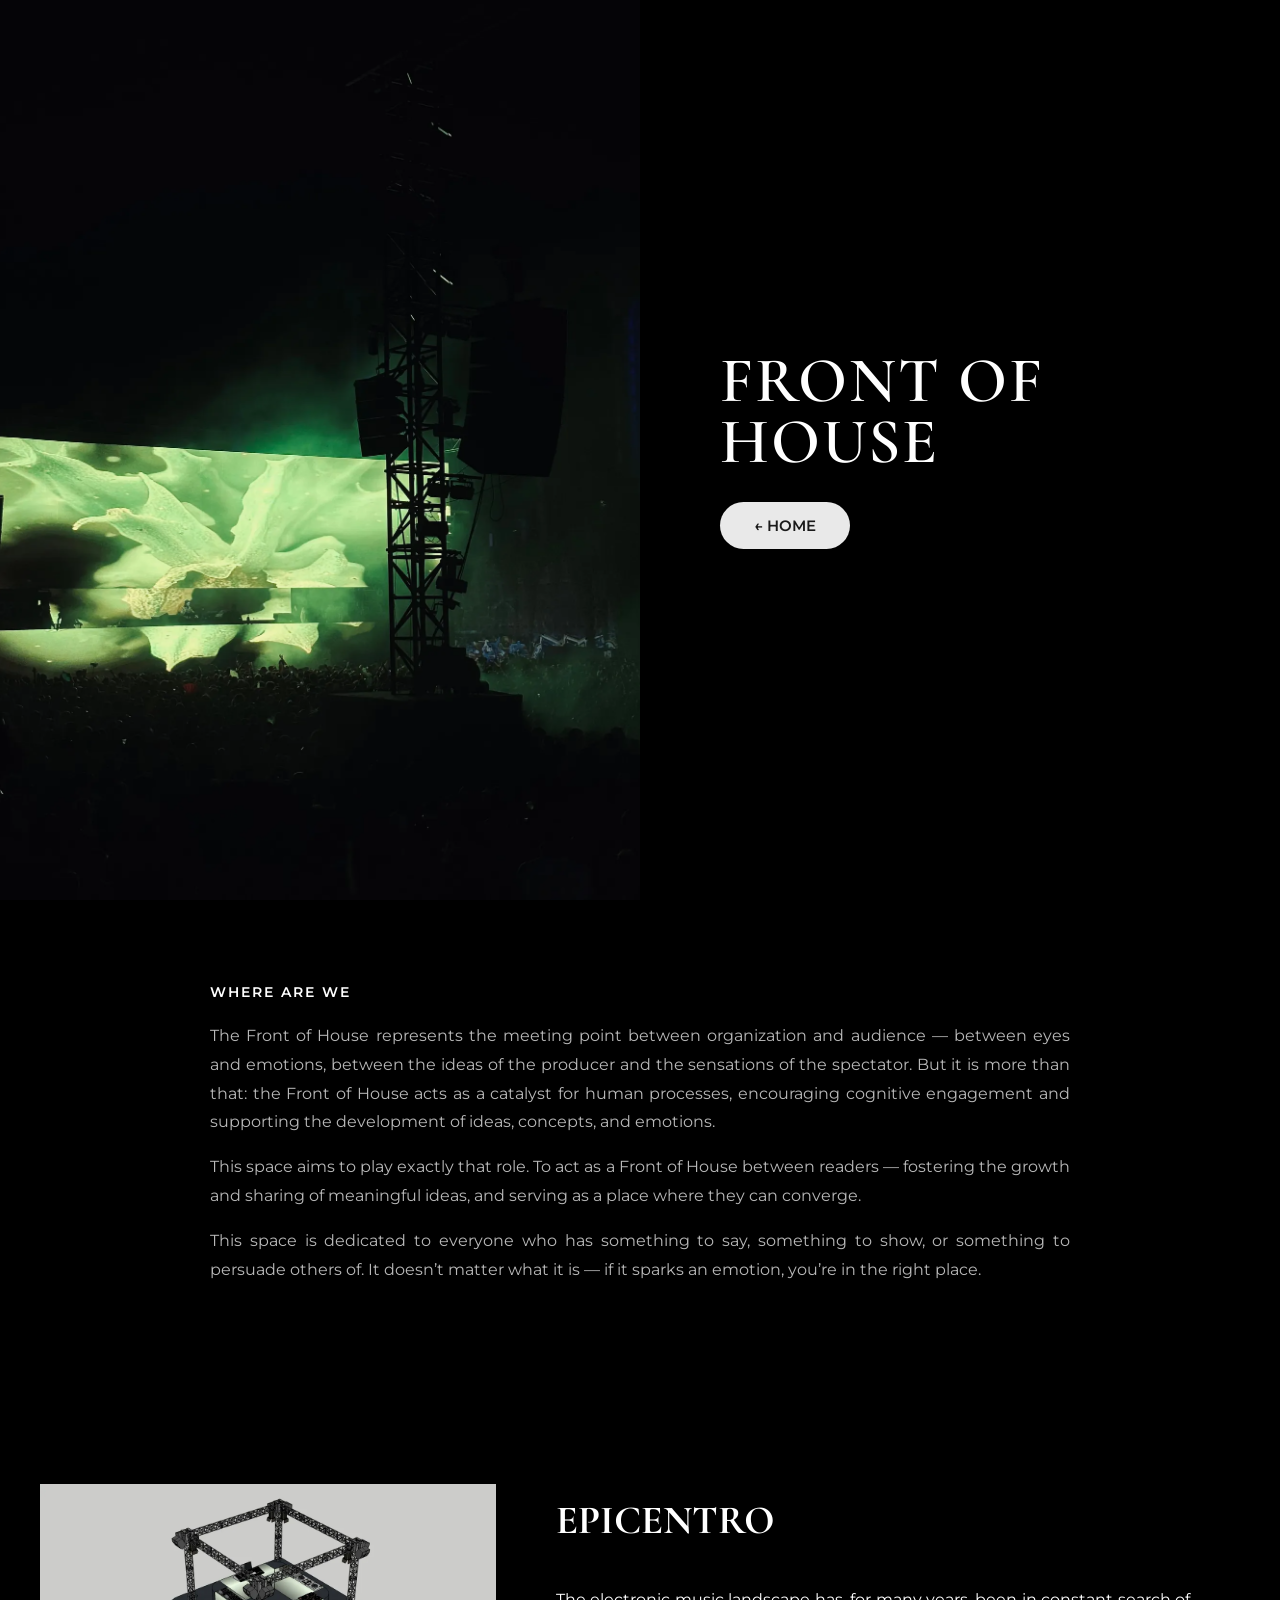
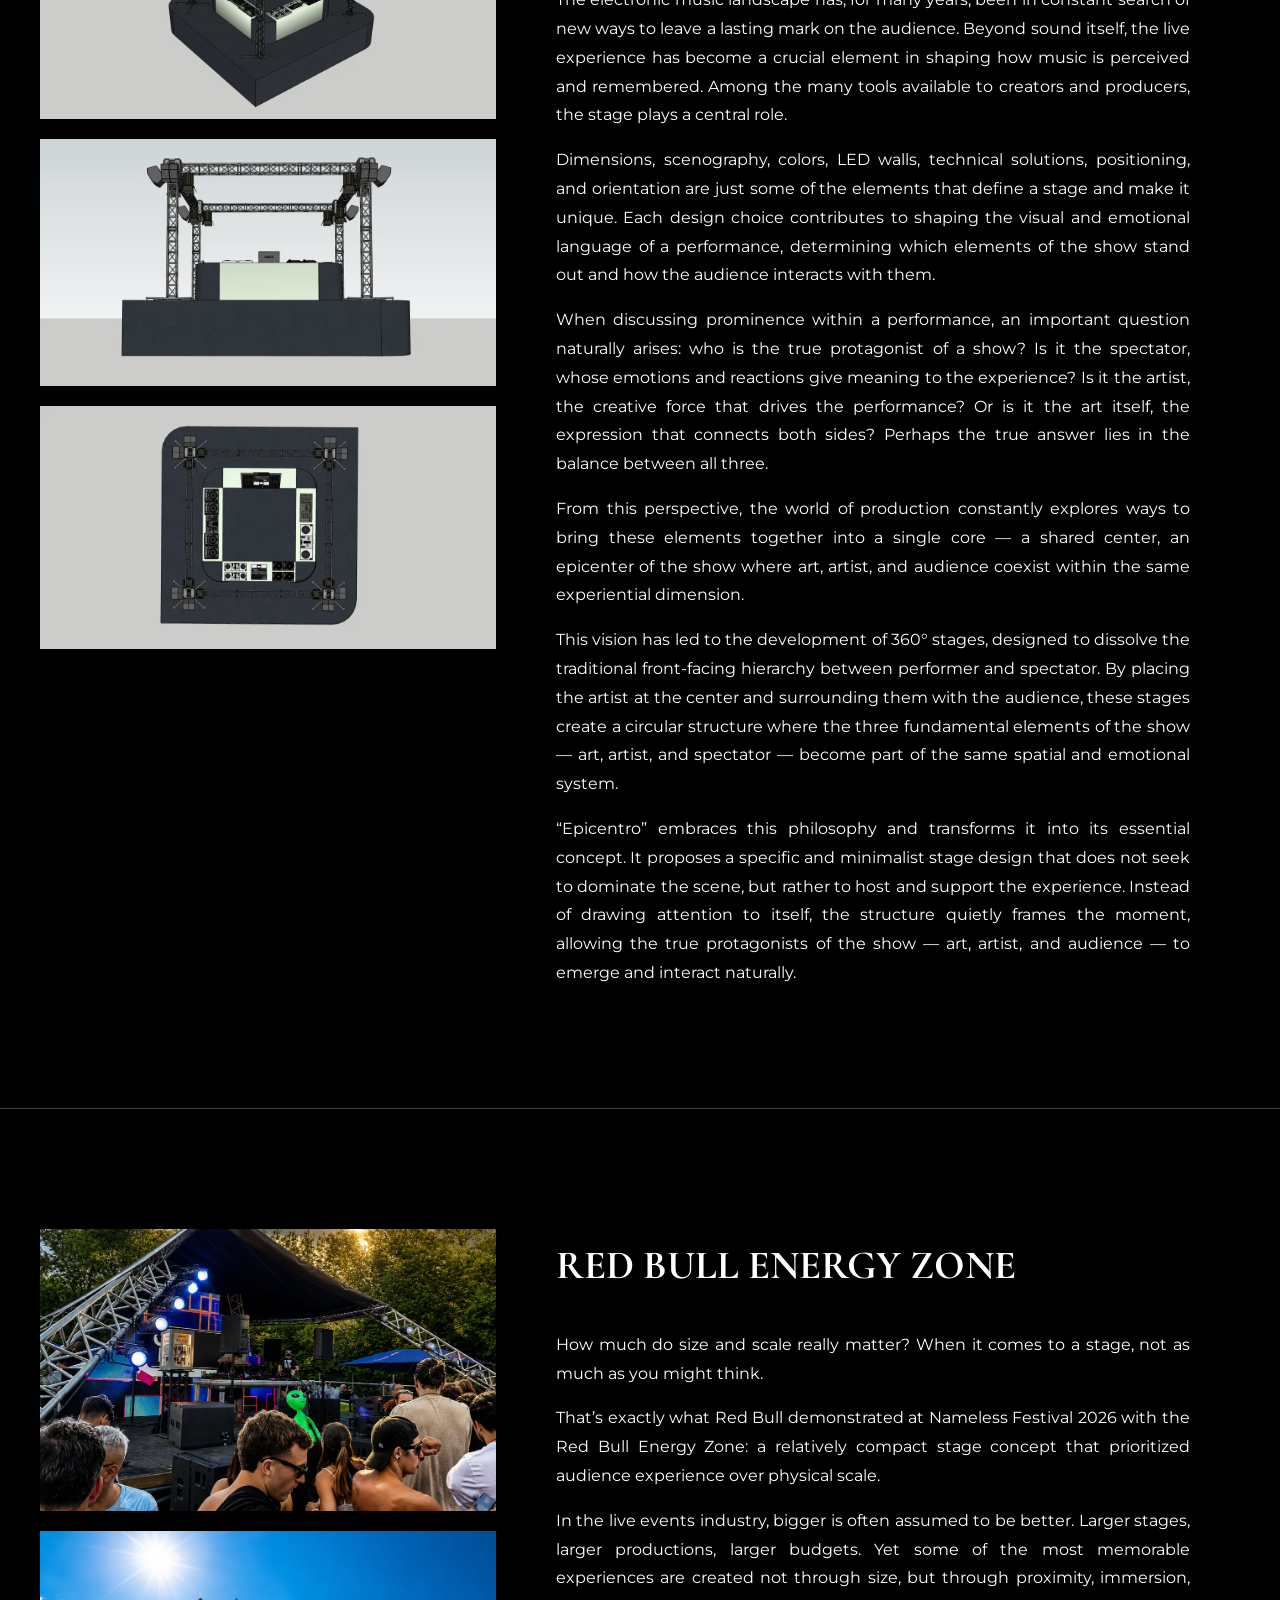
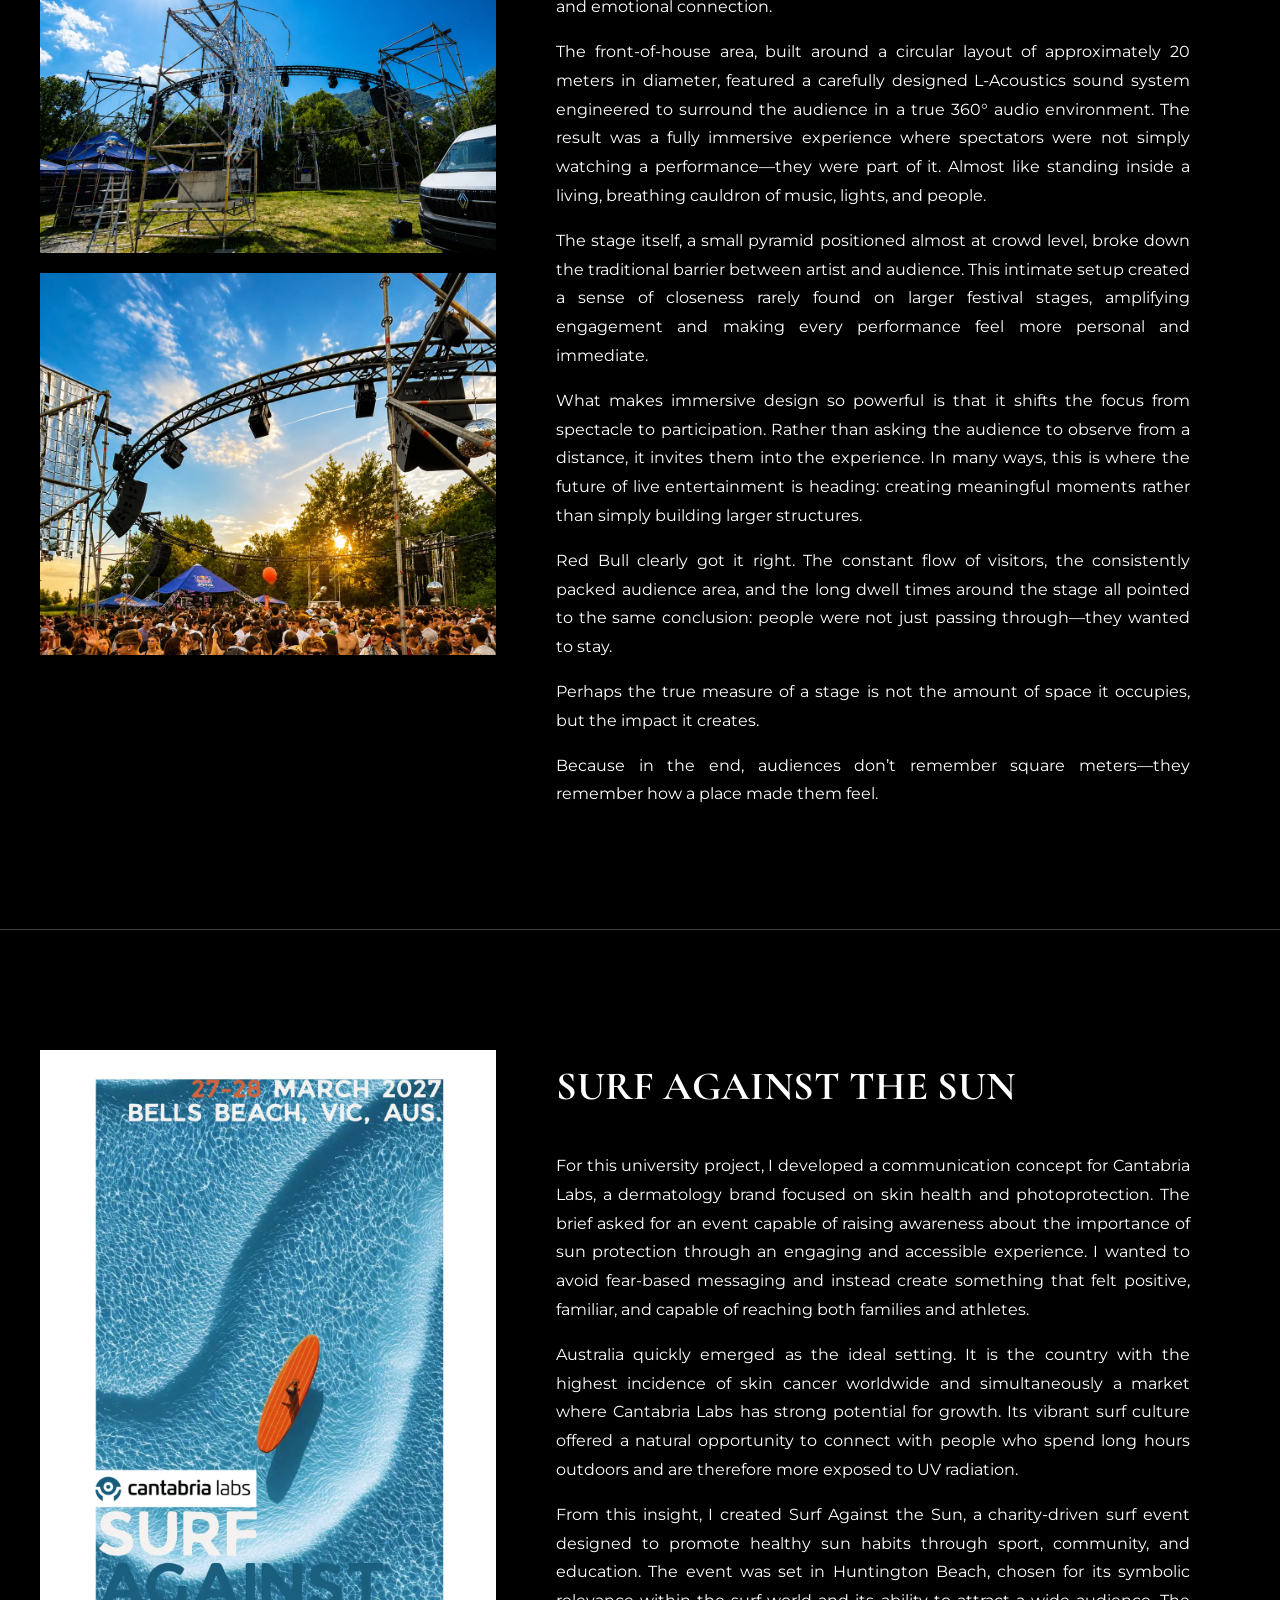
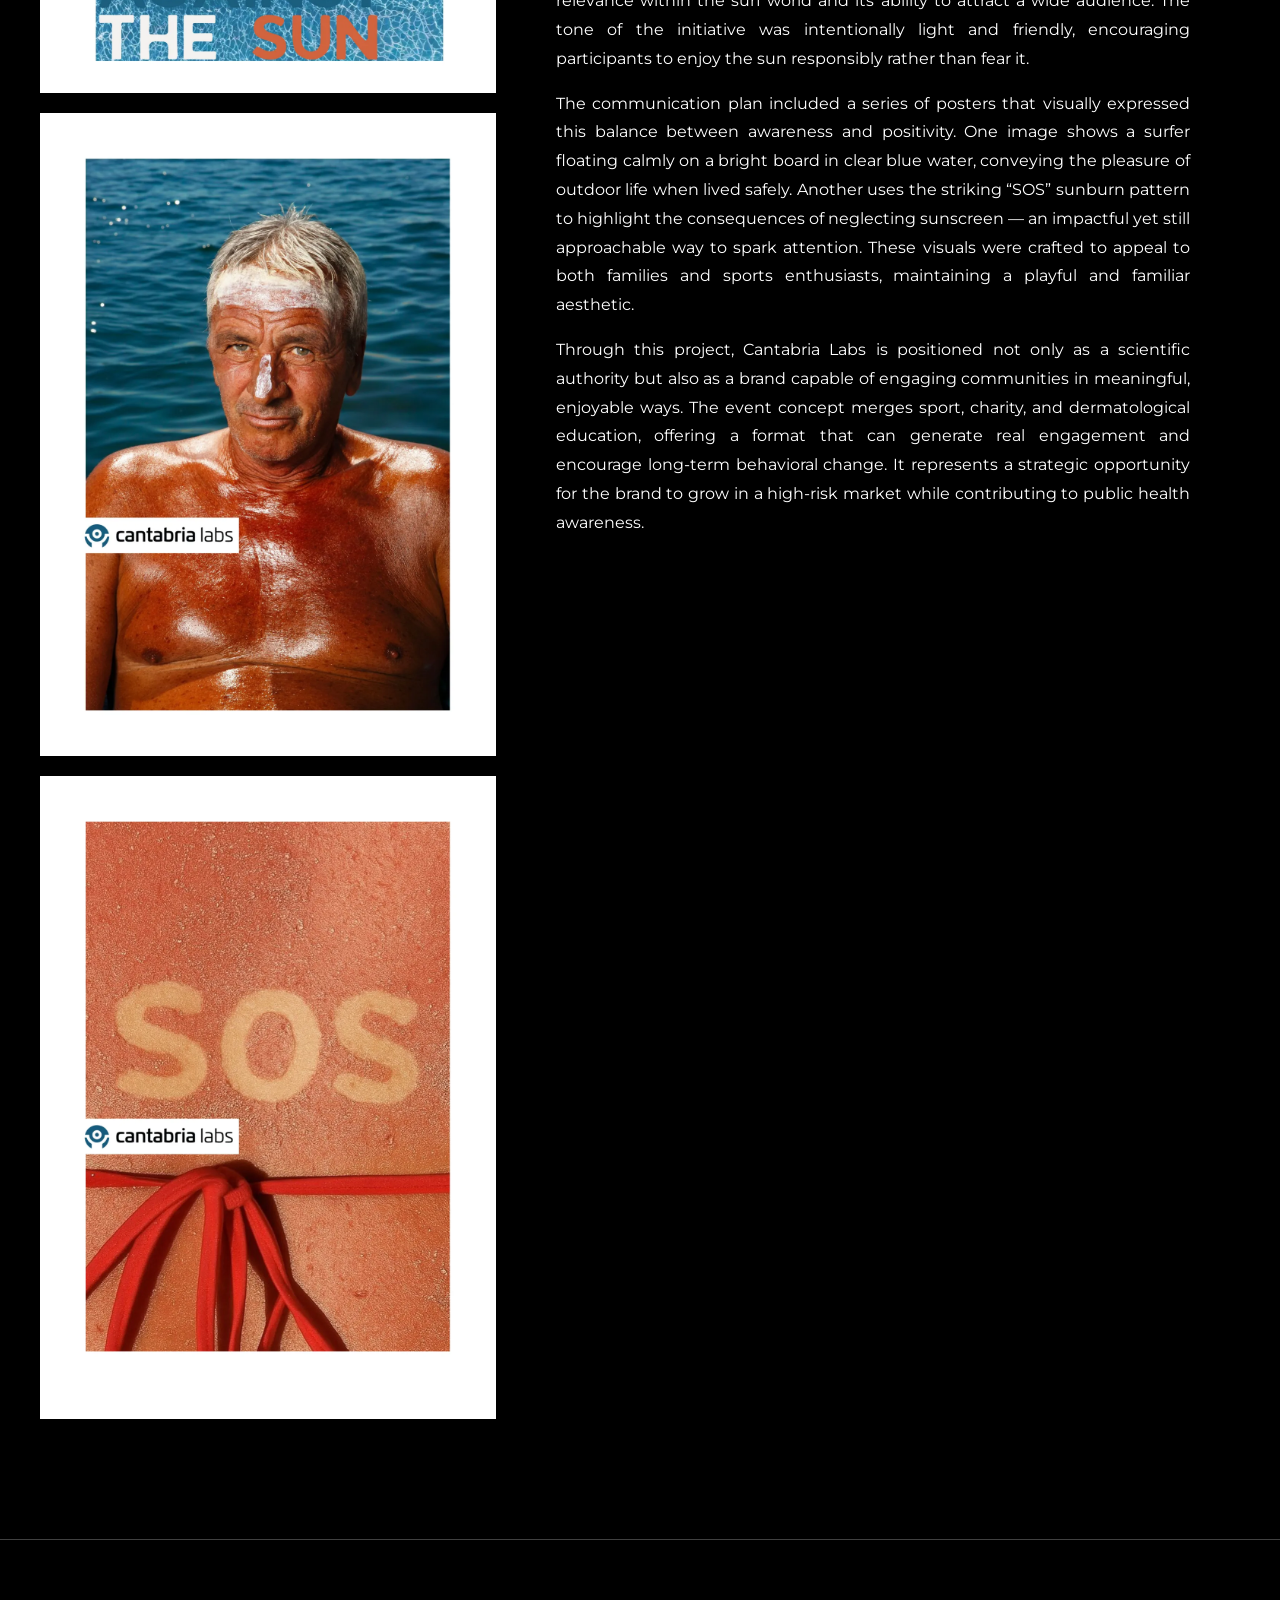
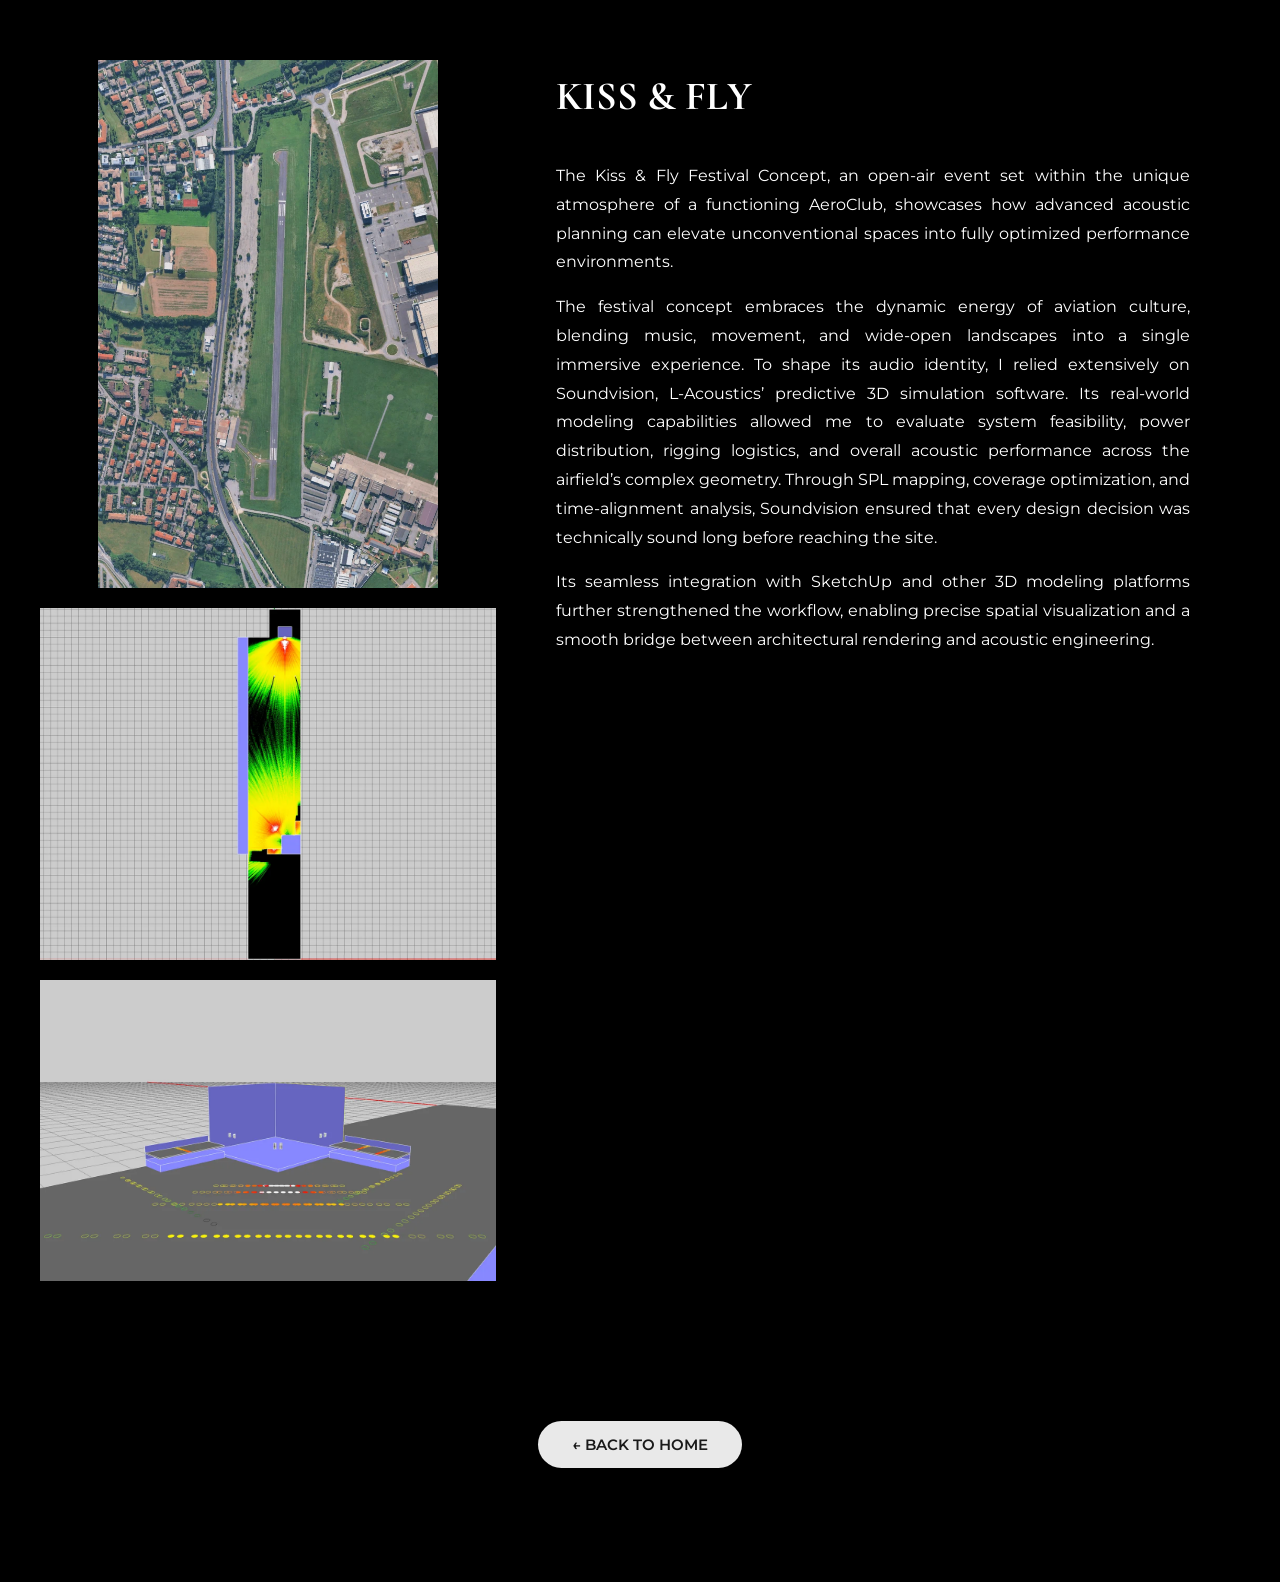
==== commit b84c5689: "Front of House: foto aerea Kiss & Fly più piccola e più nitida La foto originale è solo 650px di lar" ====
--- a/frontofhouse.html
+++ b/frontofhouse.html
@@ -168,7 +168,7 @@
     <!-- ===== KISS & FLY ===== -->
     <article class="article-layout">
       <div class="article-images">
-        <img src="img/kiss-fly-1.webp" width="650" height="1010" alt="Aerial view of the AeroClub airfield" loading="lazy" decoding="async">
+        <img class="img-small" src="img/kiss-fly-1.webp" width="650" height="1010" alt="Aerial view of the AeroClub airfield" loading="lazy" decoding="async">
         <img src="img/kiss-fly-2.webp" width="1200" height="926" alt="Soundvision SPL coverage map" loading="lazy" decoding="async">
         <img src="img/kiss-fly-3.webp" width="1200" height="792" alt="3D model of the Kiss &amp; Fly stage" loading="lazy" decoding="async">
       </div>
--- a/css/style.css
+++ b/css/style.css
@@ -379,6 +379,13 @@
   height: auto;
 }
 
+/* foto a bassa risoluzione: mostrata più piccola per non sgranare */
+.article-images img.img-small {
+  width: 100%;
+  max-width: 340px;
+  align-self: center;
+}
+
 .article-text {
   color: #fff;
   line-height: 1.8;
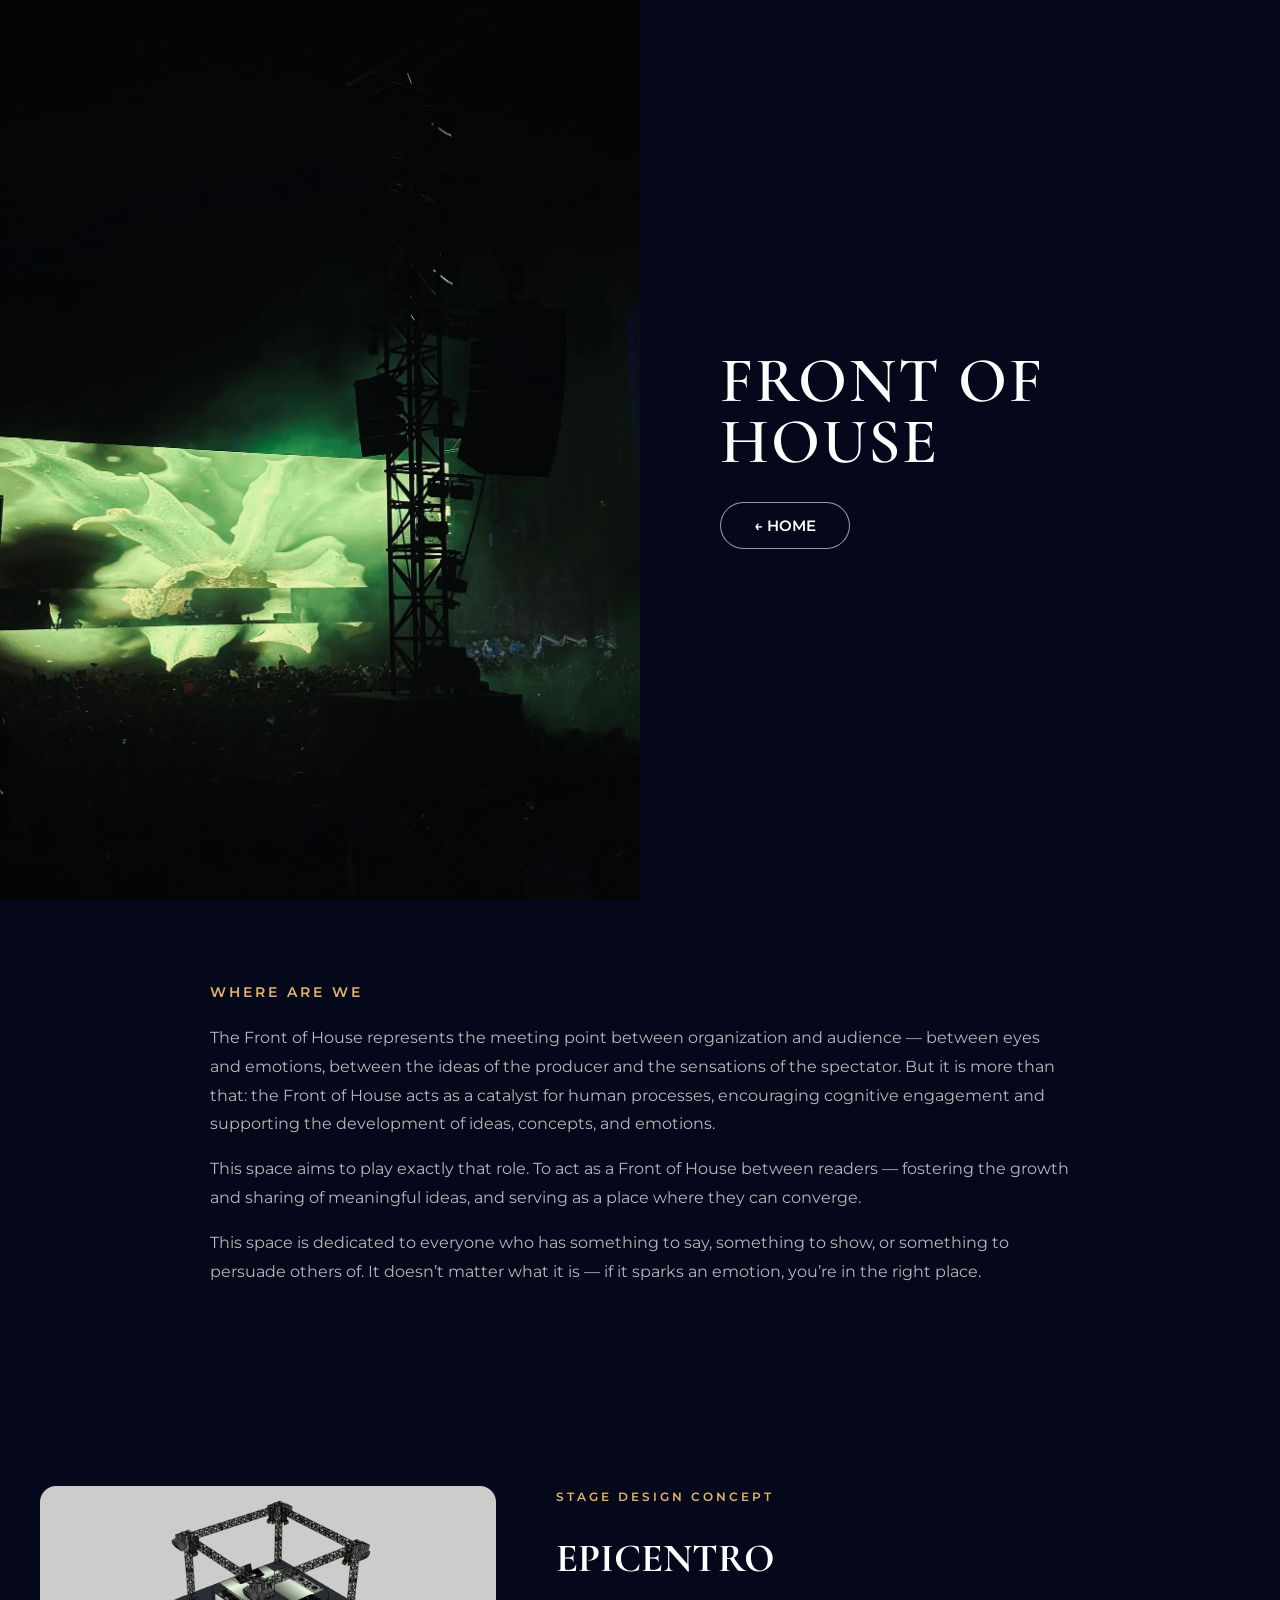
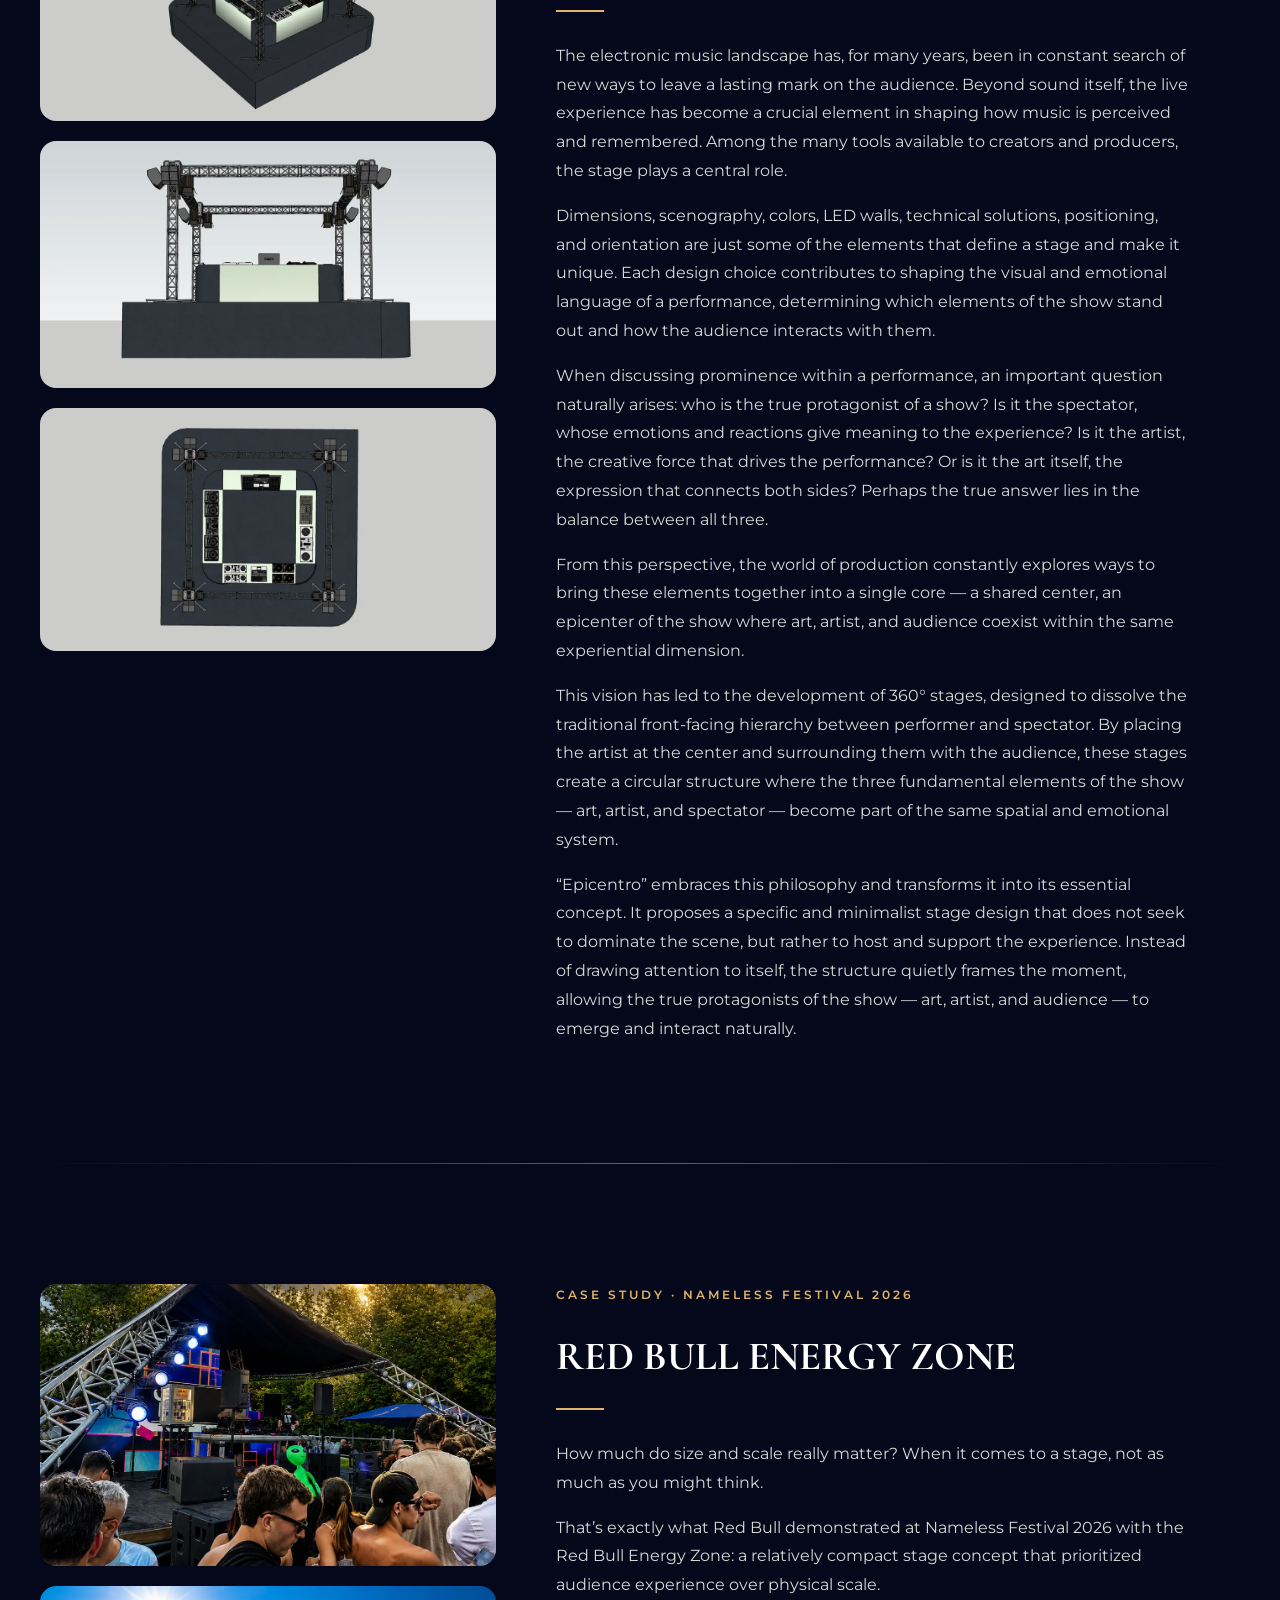
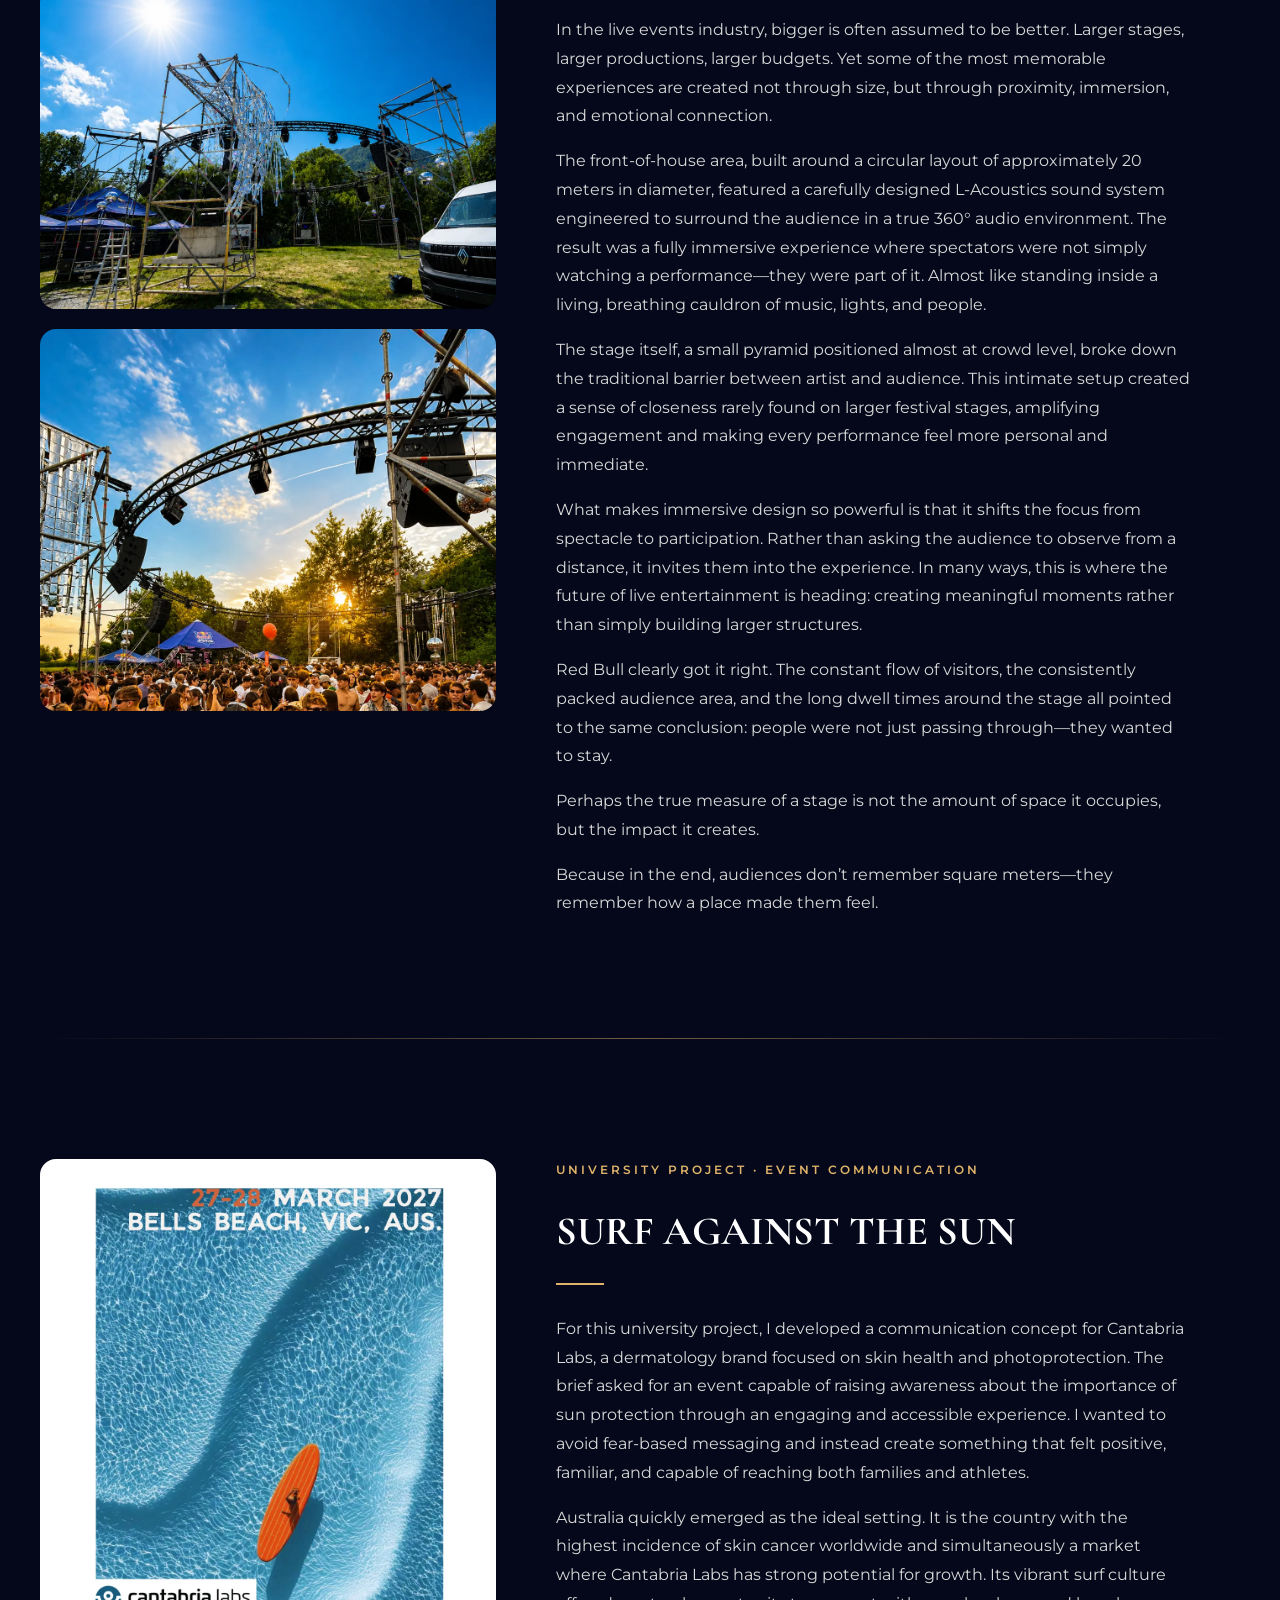
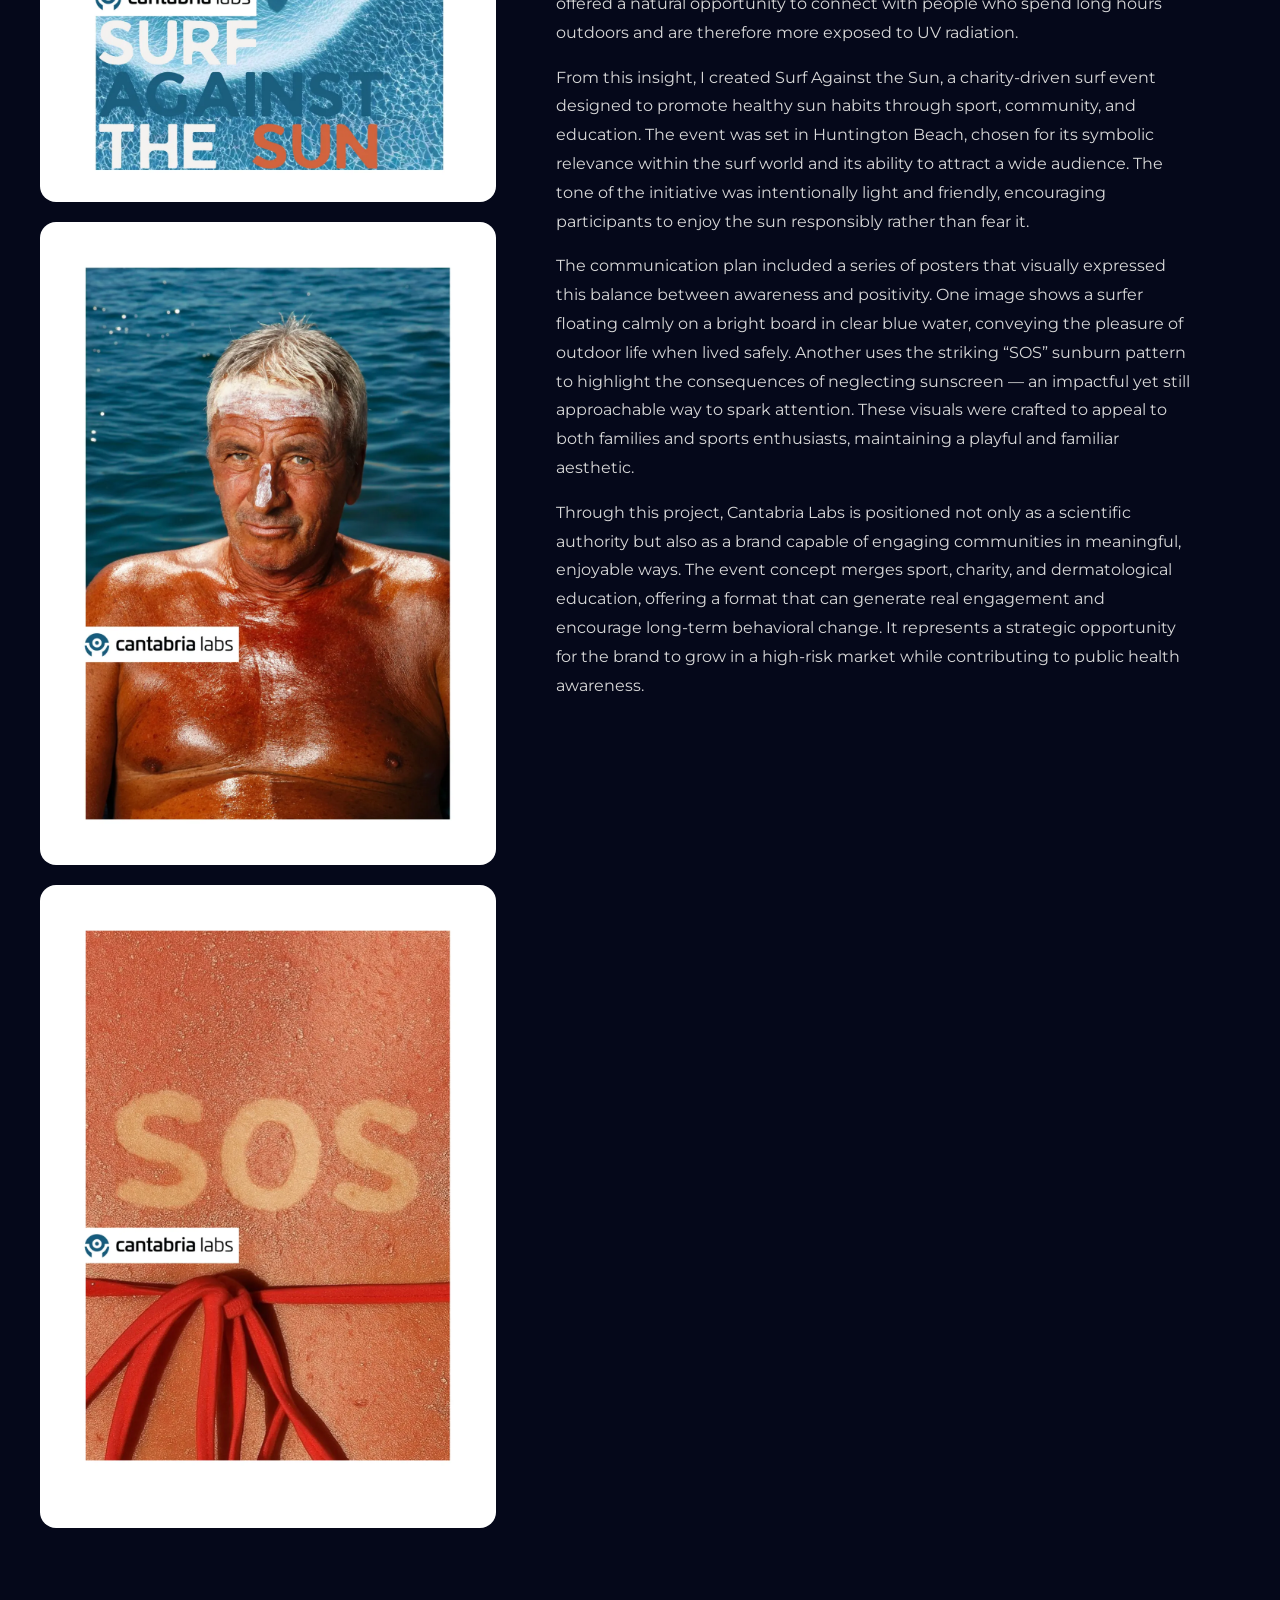
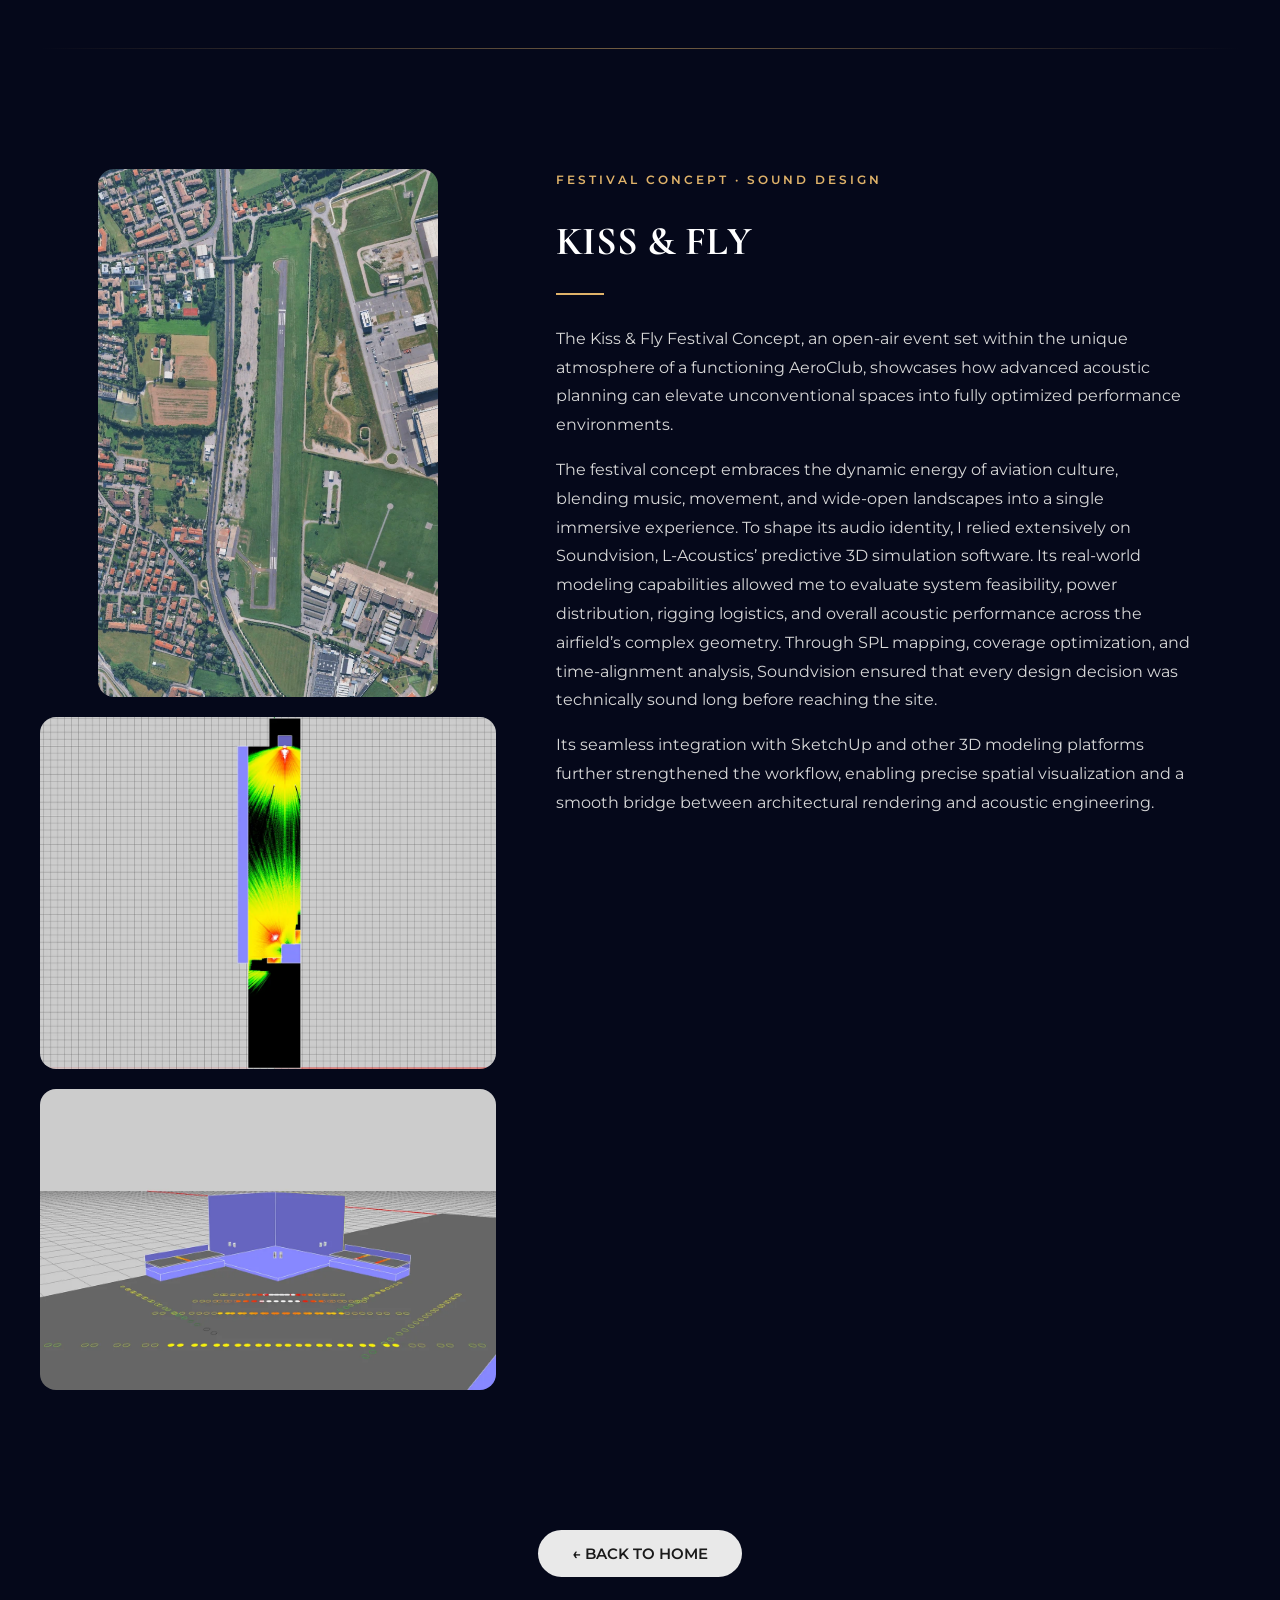
==== commit bf707245: "Nuovo stile visivo (anteprima, non ancora pubblicato) - Colore d'accento oro caldo, testo allineato " ====
--- a/frontofhouse.html
+++ b/frontofhouse.html
@@ -6,7 +6,7 @@
   <title>Front of House — Diego Valsecchi</title>
   <meta name="description" content="Front of House: articles and concepts by Diego Valsecchi on stage design, immersive audio and live event experiences — Epicentro, Red Bull Energy Zone, Surf Against the Sun, Kiss &amp; Fly.">
   <meta name="author" content="Diego Valsecchi">
-  <meta name="theme-color" content="#000000">
+  <meta name="theme-color" content="#05081a">
   <link rel="canonical" href="https://valsecchidiego2001-beep.github.io/mydimension/frontofhouse.html">
   <link rel="icon" href="data:image/svg+xml,%3Csvg xmlns='http://www.w3.org/2000/svg' viewBox='0 0 64 64'%3E%3Crect width='64' height='64' rx='14' fill='%2305081a'/%3E%3Ctext x='32' y='43' font-family='Georgia,serif' font-size='30' font-weight='600' fill='%23fff' text-anchor='middle'%3EDV%3C/text%3E%3C/svg%3E">
 
@@ -24,6 +24,7 @@
 
   <link rel="preload" as="image" href="img/front-of-house.webp" fetchpriority="high">
   <link rel="stylesheet" href="css/style.css">
+  <script>document.documentElement.classList.add("js")</script>
 </head>
 
 <body class="page-foh">
@@ -36,7 +37,7 @@
 
     <div class="hero-text">
       <h1>Front of House</h1>
-      <a href="index.html" class="btn home-btn">← HOME</a>
+      <a href="index.html" class="btn btn-outline home-btn">← HOME</a>
     </div>
   </header>
 
@@ -57,7 +58,7 @@
     </section>
 
     <!-- ===== EPICENTRO ===== -->
-    <article class="article-layout">
+    <article class="article-layout reveal">
       <div class="article-images">
         <img src="img/epicentro-1.webp" width="1200" height="617" alt="Epicentro stage concept, render 1" loading="lazy" decoding="async">
         <img src="img/epicentro-2.webp" width="1200" height="651" alt="Epicentro stage concept, render 2" loading="lazy" decoding="async">
@@ -65,6 +66,7 @@
       </div>
 
       <div class="article-text">
+        <span class="eyebrow">Stage design concept</span>
         <h2>EPICENTRO</h2>
 
         <p>
@@ -91,7 +93,7 @@
     <hr class="article-divider">
 
     <!-- ===== RED BULL ENERGY ZONE ===== -->
-    <article class="article-layout">
+    <article class="article-layout reveal">
       <div class="article-images">
         <img src="img/redbull-1.webp" width="1086" height="671" alt="Red Bull Energy Zone at Nameless Festival, image 1" loading="lazy" decoding="async">
         <img src="img/redbull-2.webp" width="1086" height="768" alt="Red Bull Energy Zone at Nameless Festival, image 2" loading="lazy" decoding="async">
@@ -99,6 +101,7 @@
       </div>
 
       <div class="article-text">
+        <span class="eyebrow">Case study · Nameless Festival 2026</span>
         <h2>RED BULL ENERGY ZONE</h2>
 
         <p>
@@ -135,7 +138,7 @@
     <hr class="article-divider">
 
     <!-- ===== SURF AGAINST THE SUN ===== -->
-    <article class="article-layout">
+    <article class="article-layout reveal">
       <div class="article-images">
         <img src="img/surf-1.webp" width="1200" height="1692" alt="Surf Against the Sun campaign poster 1" loading="lazy" decoding="async">
         <img src="img/surf-2.webp" width="1200" height="1692" alt="Surf Against the Sun campaign poster 2" loading="lazy" decoding="async">
@@ -143,6 +146,7 @@
       </div>
 
       <div class="article-text">
+        <span class="eyebrow">University project · Event communication</span>
         <h2>SURF AGAINST THE SUN</h2>
 
         <p>
@@ -166,7 +170,7 @@
     <hr class="article-divider">
 
     <!-- ===== KISS & FLY ===== -->
-    <article class="article-layout">
+    <article class="article-layout reveal">
       <div class="article-images">
         <img class="img-small" src="img/kiss-fly-1.webp" width="650" height="1010" alt="Aerial view of the AeroClub airfield" loading="lazy" decoding="async">
         <img src="img/kiss-fly-2.webp" width="1200" height="926" alt="Soundvision SPL coverage map" loading="lazy" decoding="async">
@@ -174,6 +178,7 @@
       </div>
 
       <div class="article-text">
+        <span class="eyebrow">Festival concept · Sound design</span>
         <h2>KISS &amp; FLY</h2>
 
         <p>
@@ -193,5 +198,21 @@
   <footer class="foh-footer">
     <a href="index.html" class="btn">← BACK TO HOME</a>
   </footer>
+  <script>
+    // fa comparire gli elementi quando arrivano nello schermo
+    (function () {
+      var items = document.querySelectorAll(".reveal");
+      if (!("IntersectionObserver" in window)) {
+        items.forEach(function (el) { el.classList.add("is-visible"); });
+        return;
+      }
+      var io = new IntersectionObserver(function (entries) {
+        entries.forEach(function (e) {
+          if (e.isIntersecting) { e.target.classList.add("is-visible"); io.unobserve(e.target); }
+        });
+      }, { threshold: 0.15 });
+      items.forEach(function (el) { io.observe(el); });
+    })();
+  </script>
 </body>
 </html>
--- a/css/style.css
+++ b/css/style.css
@@ -2,6 +2,14 @@
    Diego Valsecchi — foglio di stile condiviso
    (index.html + frontofhouse.html)
    ========================================================= */
+
+/* ---------- Colori ----------
+   Cambia qui per modificare tutto il sito */
+:root {
+  --bg: #05081a;
+  --text-soft: #b8b8b8;
+  --accent: #e0b36a;   /* oro caldo, "luce di palco" */
+}
 
 /* ---------- Base ---------- */
 *,
@@ -18,7 +26,7 @@
 }
 
 body {
-  background: #05081a;
+  background: var(--bg);
   color: #fff;
   font-family: 'Montserrat', system-ui, -apple-system, 'Segoe UI', sans-serif;
   -webkit-font-smoothing: antialiased;
@@ -37,8 +45,6 @@
   letter-spacing: 1px;
   margin-bottom: 18px;
   text-transform: uppercase;
-  text-align: justify;
-  hyphens: auto;
 }
 
 /* Link "salta al contenuto" per chi naviga da tastiera */
@@ -79,8 +85,34 @@
 }
 
 .btn:hover {
-  background: #fff;
+  background: var(--accent);
+  color: #1a1a1a;
   transform: translateY(-2px);
+}
+
+/* pulsante secondario: solo contorno */
+.btn-outline {
+  background: transparent;
+  color: #fff;
+  box-shadow: inset 0 0 0 1px rgba(255, 255, 255, 0.6);
+}
+.btn-outline:hover {
+  background: transparent;
+  color: var(--accent);
+  box-shadow: inset 0 0 0 1px var(--accent);
+}
+
+.hero .btn { margin: 0 6px 34px; }
+
+/* titoletto in maiuscoletto spaziato, color accento */
+.eyebrow {
+  display: block;
+  font-size: 0.75rem;
+  font-weight: 600;
+  letter-spacing: 3px;
+  text-transform: uppercase;
+  color: var(--accent);
+  margin-bottom: 14px;
 }
 
 /* =========================================================
@@ -127,10 +159,9 @@
   color: #b8b8b8;
   font-weight: 500;
   text-transform: uppercase;
-  margin-bottom: 28px;
+  letter-spacing: 1.5px;
+  margin-bottom: 32px;
   line-height: 1.6;
-  text-align: justify;
-  hyphens: auto;
 }
 
 .socials {
@@ -154,7 +185,7 @@
 
 .socials a:hover {
   transform: translateY(-3px);
-  background: #fff;
+  background: var(--accent);
 }
 
 .socials svg {
@@ -231,18 +262,32 @@
   text-shadow: 0 2px 18px rgba(0, 0, 0, 0.35);
 }
 
-/* animazione elegante all'apertura */
-.apple-image-wrap,
-.apple-overlay h2,
-.apple-overlay p {
-  animation: fadeUp 1s ease both;
-}
-.apple-overlay h2 { animation-delay: 0.15s; }
-.apple-overlay p  { animation-delay: 0.3s; }
-
-@keyframes fadeUp {
-  from { opacity: 0; transform: translateY(35px); }
-  to   { opacity: 1; transform: translateY(0); }
+/* animazione quando l'elemento entra nello schermo
+   (la classe .js la aggiunge lo script in pagina: senza JavaScript tutto resta visibile) */
+.js .reveal {
+  opacity: 0;
+  transform: translateY(35px);
+  transition: opacity 1s ease, transform 1s ease;
+}
+.js .reveal.is-visible {
+  opacity: 1;
+  transform: none;
+}
+.js .reveal .apple-overlay > * {
+  opacity: 0;
+  transform: translateY(20px);
+  transition: opacity 0.9s ease 0.25s, transform 0.9s ease 0.25s;
+}
+.js .reveal.is-visible .apple-overlay > * {
+  opacity: 1;
+  transform: none;
+}
+
+.apple-image-wrap img {
+  transition: transform 1.2s ease;
+}
+.apple-image-wrap:hover img {
+  transform: scale(1.06);
 }
 
 /* =========================================================
@@ -261,12 +306,19 @@
 
 .about-image {
   width: 50%;
-}
-
+  display: flex;
+  align-items: center;
+  justify-content: center;
+  padding: 80px 40px;
+}
+
+/* foto profilo più piccola: il file è 875px, a tutto schermo risultava sgranato */
 .about-image img {
   width: 100%;
-  height: 100vh;
-  object-fit: cover;
+  max-width: 420px;
+  height: auto;
+  border-radius: 28px;
+  box-shadow: 0 20px 60px rgba(0, 0, 0, 0.35);
 }
 
 .about-text {
@@ -275,8 +327,6 @@
   flex-direction: column;
   justify-content: center;
   padding: 100px 120px;
-  text-align: justify;
-  hyphens: auto;
 }
 
 .about-text h2 {
@@ -297,9 +347,7 @@
    FRONT OF HOUSE
    ========================================================= */
 .page-foh {
-  background: #000;
-  text-align: justify;
-  hyphens: auto;
+  background: var(--bg);
 }
 
 .foh-hero {
@@ -354,9 +402,9 @@
 .foh-subtitle {
   font-weight: 600;
   font-size: 0.9rem;
-  letter-spacing: 2px;
-  margin-bottom: 15px;
-  color: #fff;
+  letter-spacing: 3px;
+  margin-bottom: 18px;
+  color: var(--accent);
 }
 
 .article-layout {
@@ -377,6 +425,7 @@
 .article-images img {
   width: 100%;
   height: auto;
+  border-radius: 16px;
 }
 
 /* foto a bassa risoluzione: mostrata più piccola per non sgranare */
@@ -389,8 +438,7 @@
 .article-text {
   color: #fff;
   line-height: 1.8;
-  text-align: justify;
-  hyphens: auto;
+  color: #d8d8d8;
   padding-right: 50px;
 }
 
@@ -398,6 +446,17 @@
   font-family: 'Cormorant Garamond', Georgia, serif;
   font-size: 2.5rem;
   margin-bottom: 30px;
+  color: #fff;
+}
+
+.article-text h2::after,
+.about-text h2::after {
+  content: "";
+  display: block;
+  width: 48px;
+  height: 2px;
+  margin-top: 16px;
+  background: var(--accent);
 }
 
 .article-text p + p {
@@ -409,8 +468,25 @@
   margin: 40px auto;
   border: none;
   height: 1px;
-  background: rgba(255, 255, 255, 0.25);
-}
+  width: calc(100% - 80px);
+  background: linear-gradient(to right, transparent, rgba(224, 179, 106, 0.5), transparent);
+}
+
+/* footer della home */
+.site-footer {
+  border-top: 1px solid rgba(255, 255, 255, 0.1);
+  padding: 50px 20px 60px;
+  text-align: center;
+  color: var(--text-soft);
+  font-size: 0.85rem;
+  letter-spacing: 1px;
+}
+.site-footer .socials { margin-bottom: 22px; }
+.site-footer a.mail {
+  color: var(--text-soft);
+  text-decoration: none;
+}
+.site-footer a.mail:hover { color: var(--accent); }
 
 .foh-footer {
   text-align: center;
@@ -443,13 +519,14 @@
   .gallery { height: 55vh; }
   .content { min-height: 45vh; padding: 60px 25px; }
   h1 { font-size: 3.2rem; }
-  .subtitle { font-size: 0.9rem; text-align: center; }
+  .subtitle { font-size: 0.9rem; }
 
   .about-container { flex-direction: column; min-height: auto; }
   #chi-sono { min-height: auto; }
   .about-image,
   .about-text { width: 100%; }
-  .about-image img { height: auto; }
+  .about-image { padding: 40px 20px 0; }
+  .about-image img { max-width: 340px; }
   .about-text { padding: 40px 20px; }
   .about-text h2 { font-size: 2.2rem; }
 
@@ -457,7 +534,7 @@
   .foh-hero { height: 32vh; padding: 20px; }
   .hero-text { padding: 20px; }
   .foh-hero h1 { font-size: 2.2rem; }
-  .foh-content { padding: 50px 20px; text-align: center; }
+  .foh-content { padding: 50px 20px; }
 
   .article-layout {
     display: flex;
@@ -513,3 +590,9 @@
     transition: none !important;
   }
 }
+
+/* etichetta sulle foto: più luminosa e con ombra per leggerla anche su immagini chiare */
+.apple-overlay .eyebrow {
+  color: #f3cf8e;
+  text-shadow: 0 1px 12px rgba(0, 0, 0, 0.7);
+}
